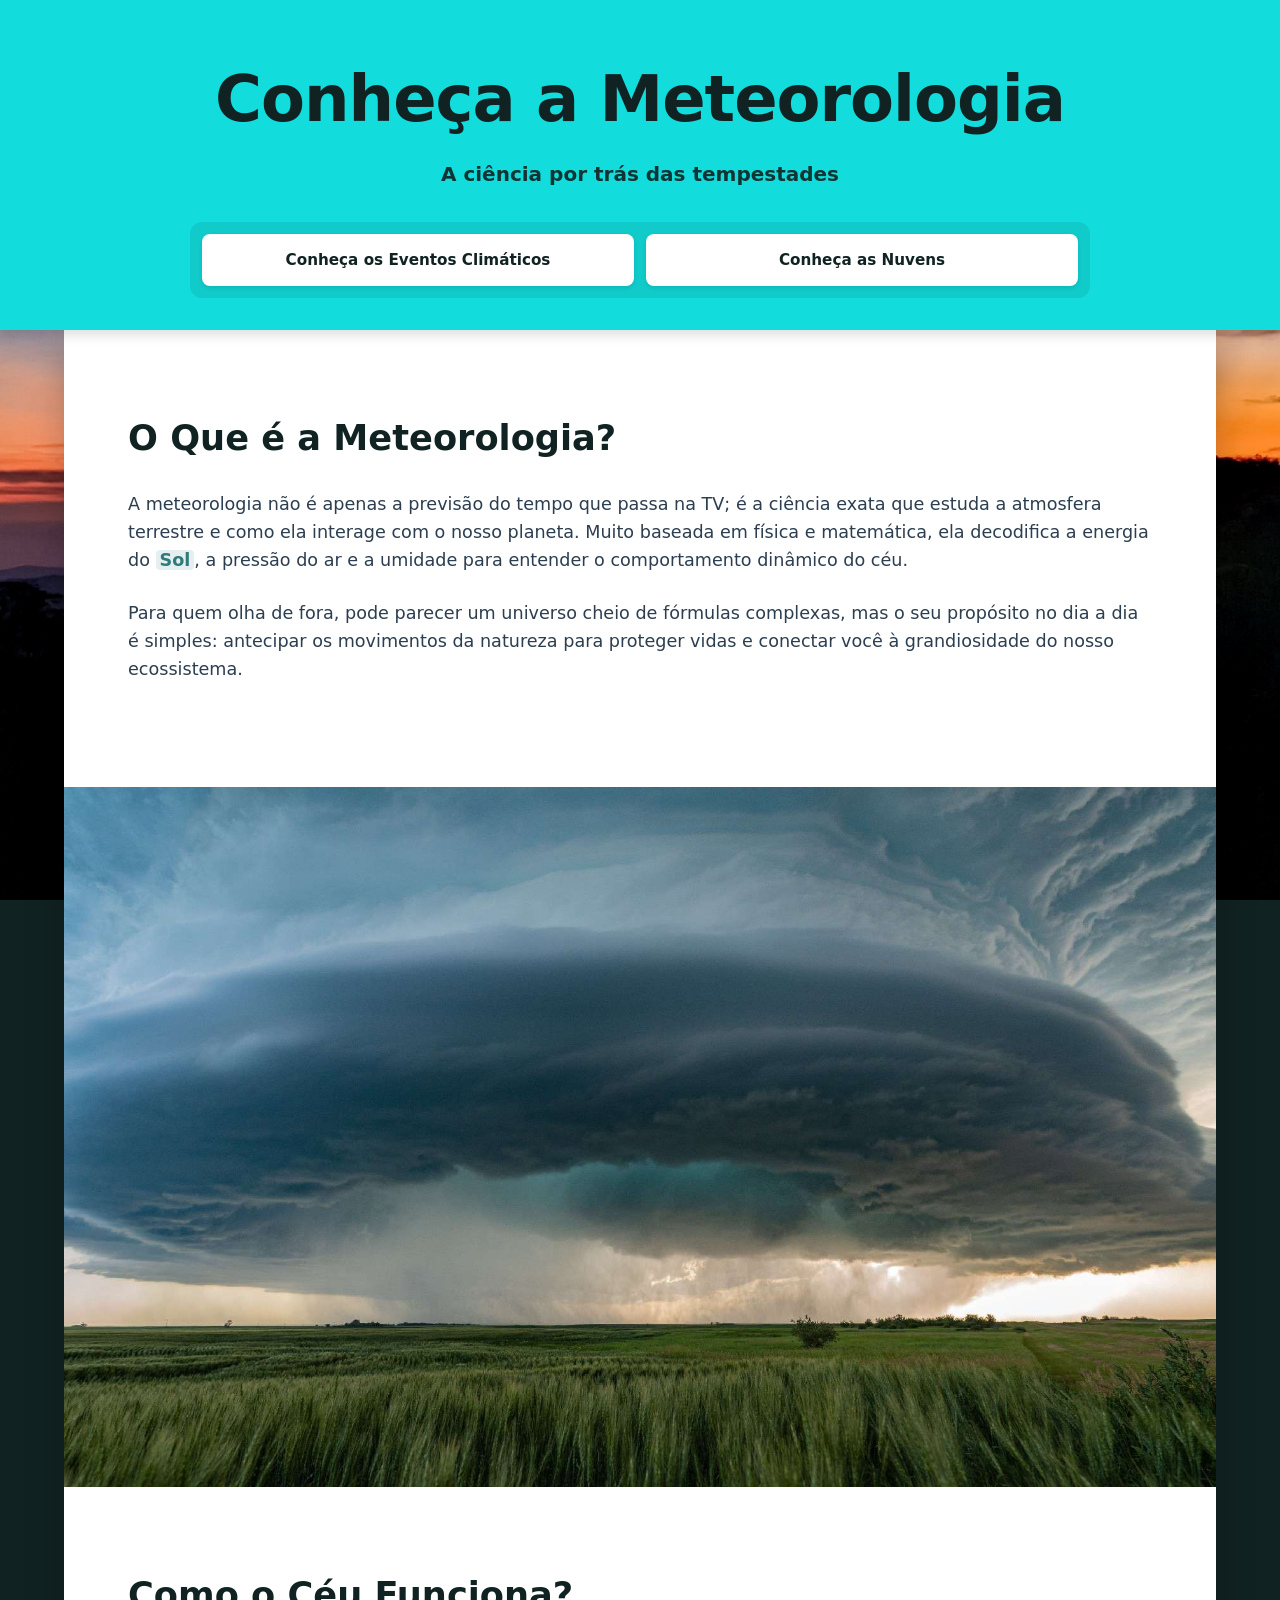
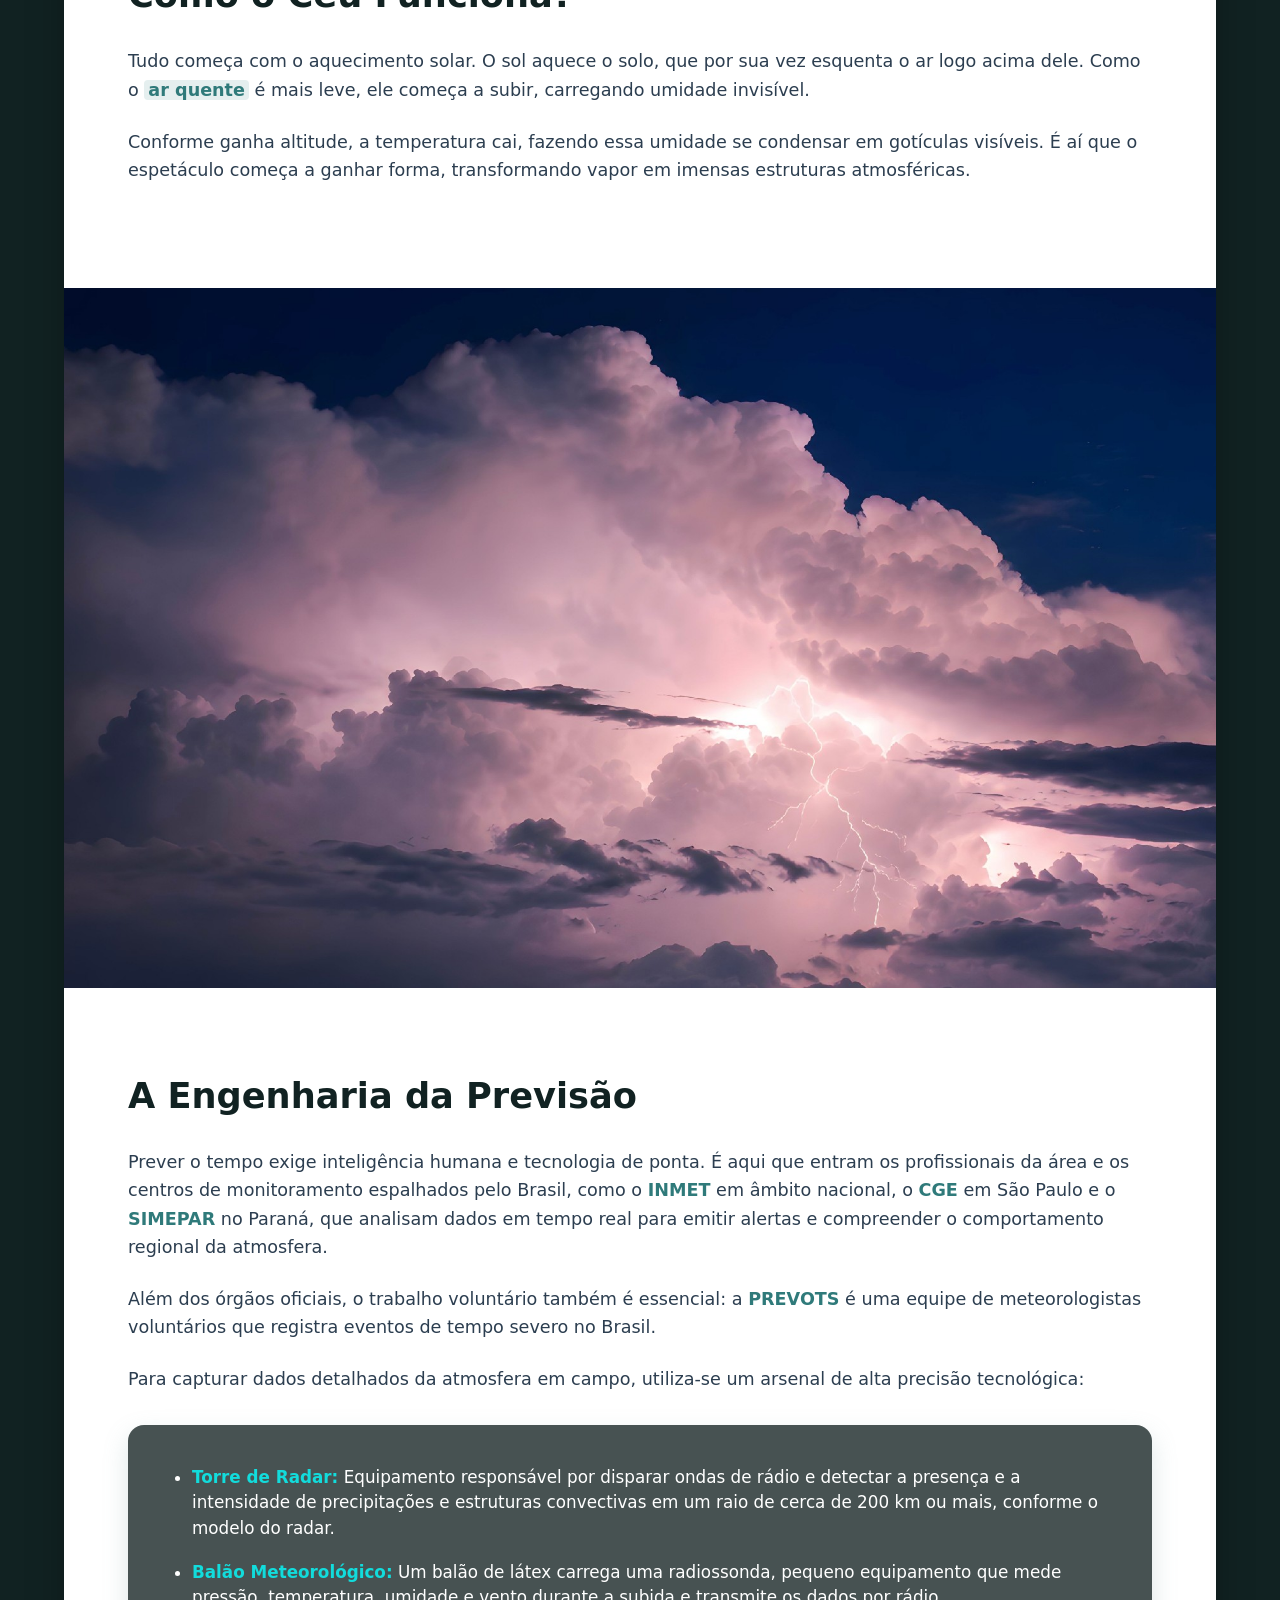
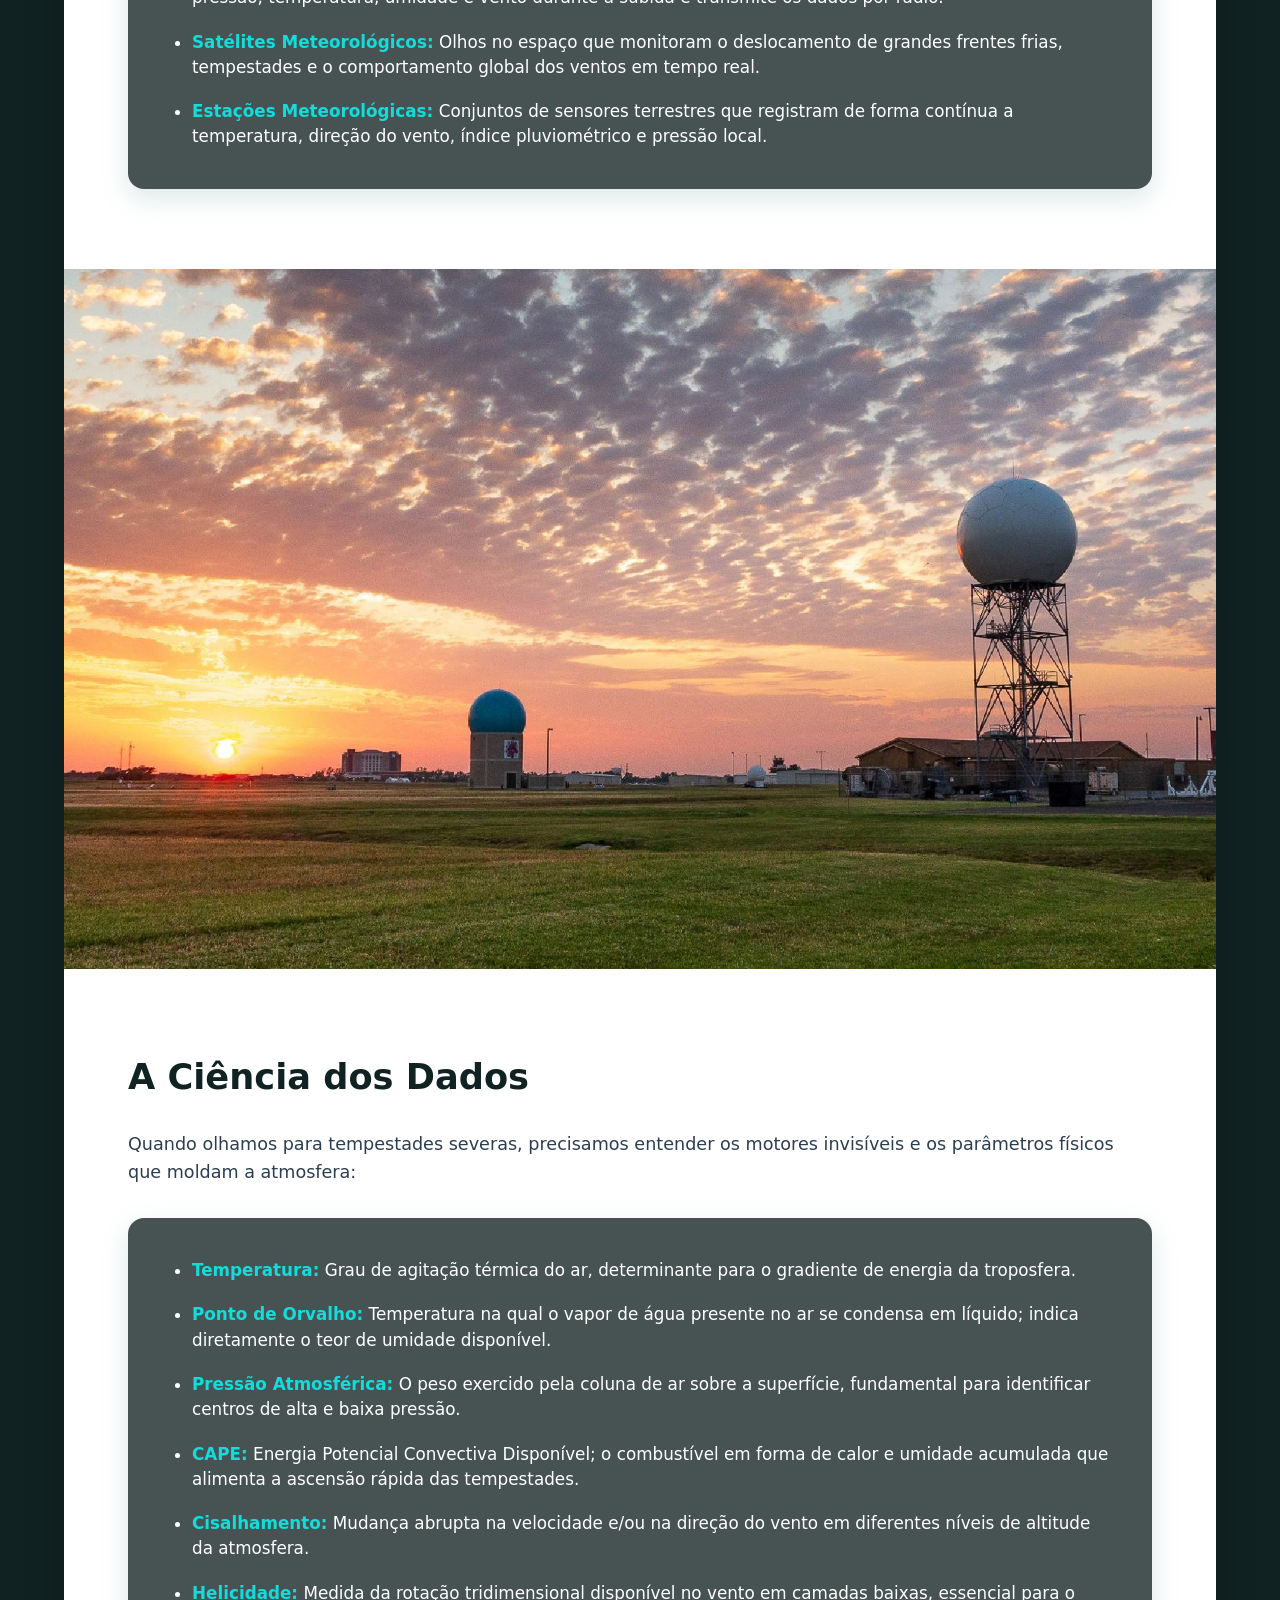
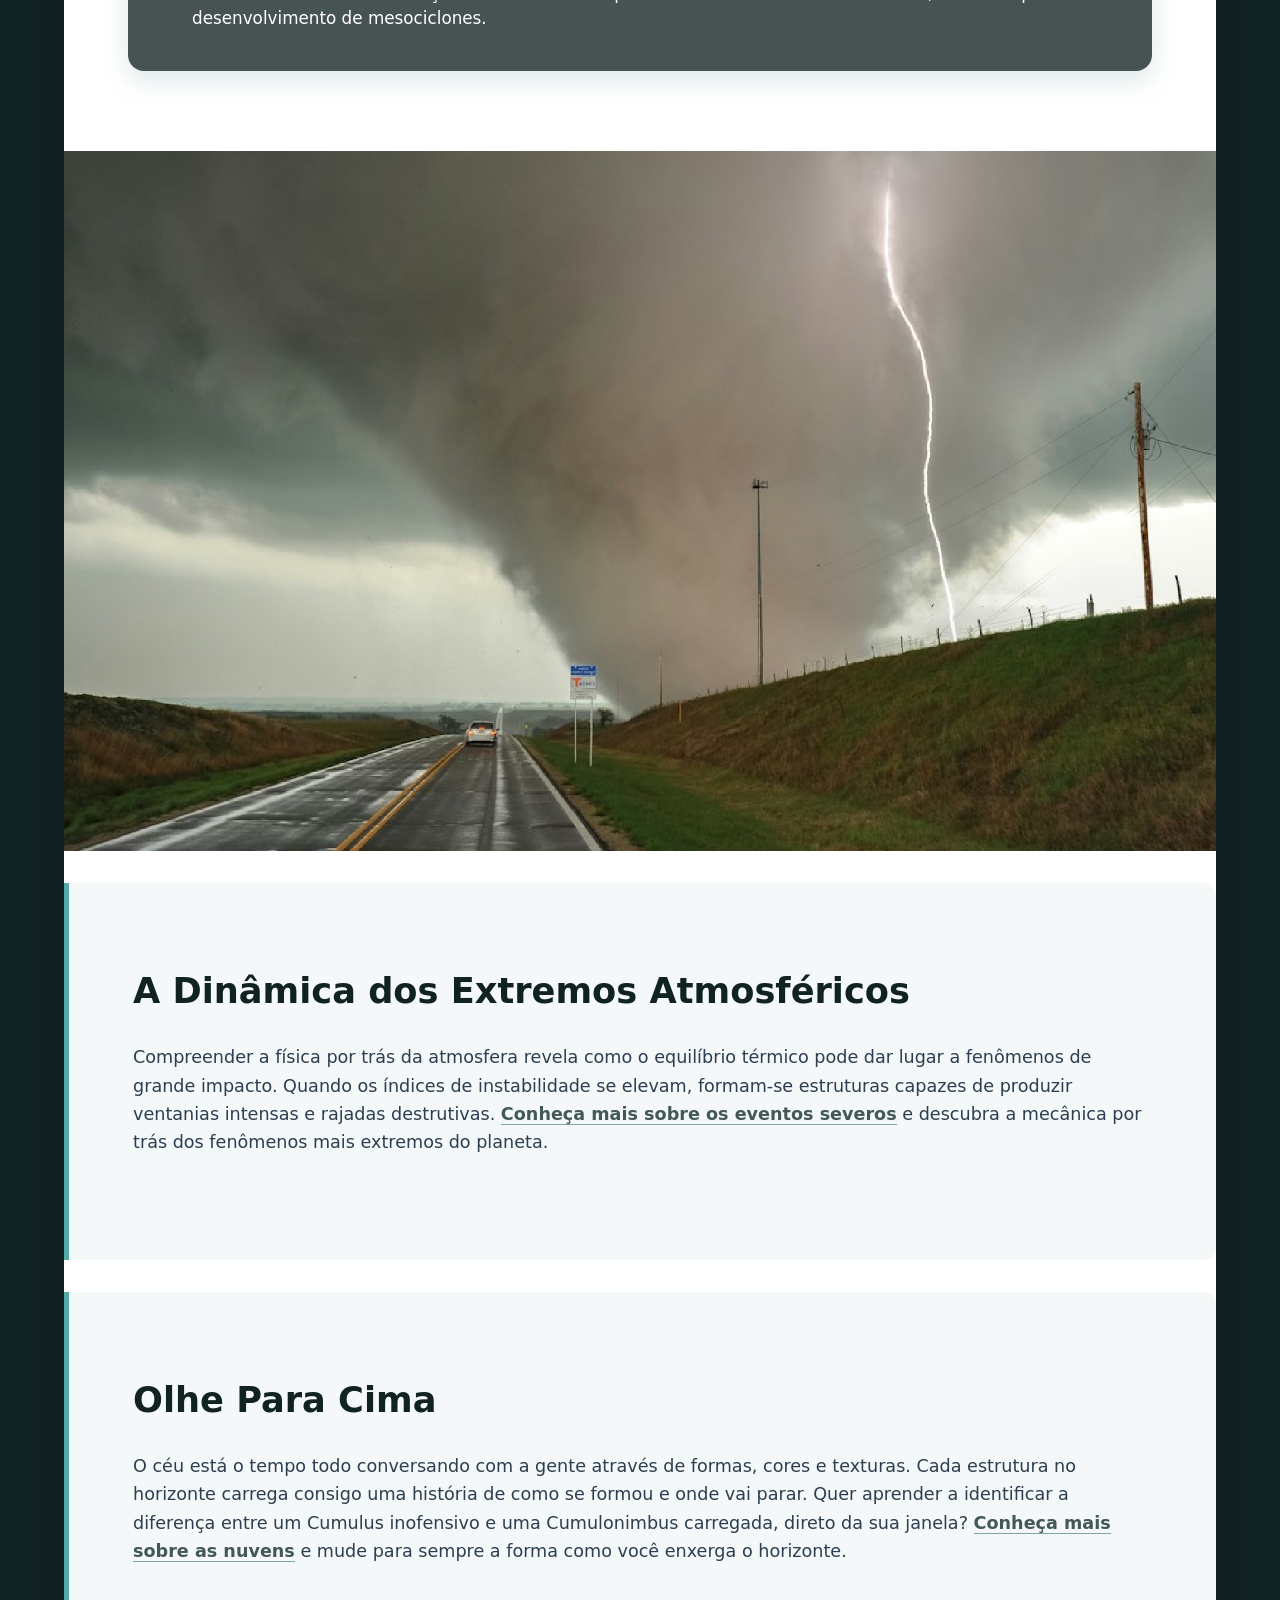
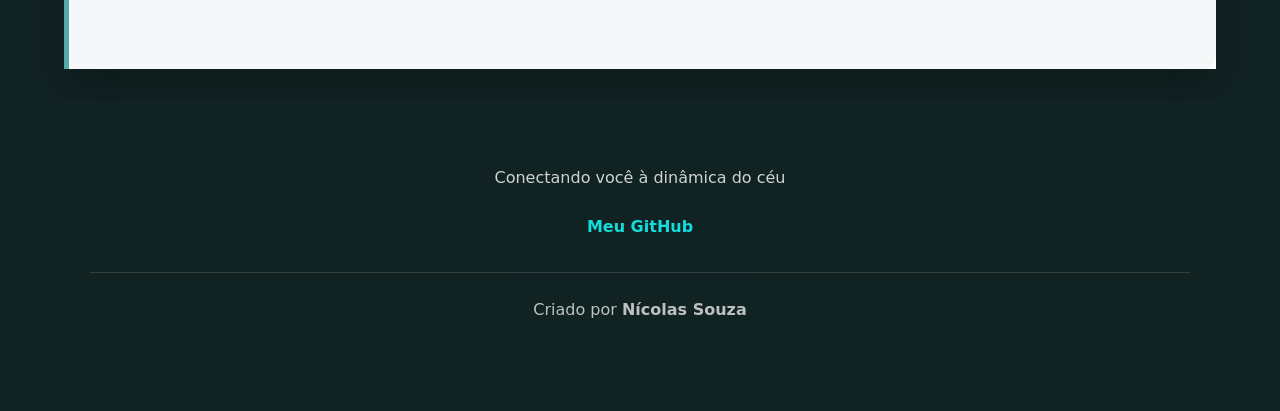
==== site1/index.html @ cbc15880 "update com imagens" ====
<!DOCTYPE html>
<html lang="pt-BR">
<head>
    <meta charset="UTF-8">
    <meta name="viewport" content="width=device-width, initial-scale=1.0">
    <title>Conheça a Meteorologia | Projeto Weather</title>
    <!-- Vinculação da folha de estilos modularizada -->
    <link rel="stylesheet" href="style/style.css">
    <meta name="description" content="Aprenda meteorologia de forma simples e interativa: como o céu funciona, como se faz a previsão do tempo e o que move as tempestades.">
    <link rel="shortcut icon" href="favicon.ico" type="image/x-icon">
</head>
<body>

    <!-- HEADER: Barra de navegação e título principal -->
    <header class="site-header">
        <div class="header-content">
            <h1>Conheça a Meteorologia</h1>
            <p class="header-subtitle">A ciência por trás das tempestades</p>
            
            <!-- Badge de credibilidade (Comentado até a conclusão do fact-check) -->
            <!-- <span class="credibility-badge">Revisão Técnica: Meteorologistas de SP</span> -->
        </div>
        
        <!-- Navegação inferior do header ocupando 50/50 simetricamente -->
        <nav class="header-nav">
            <a href="../site2-eventos/index.html" class="nav-btn">Conheça os Eventos Climáticos</a>
            <a href="../site3-nuvens/index.html" class="nav-btn">Conheça as Nuvens</a>
        </nav>
    </header>

    <!-- WRAPPER GLOBAL PARA APLICAR A IMAGEM DE FUNDO NAS LATERAIS -->
    <div class="page-wrapper">
        <!-- BODY: Conteúdo principal conectado diretamente ao header -->
        <main class="main-content">

            <!-- Início: Conceito Geral para curiosos -->
            <section class="content-section" id="conceito-geral">
                <h2>O Que é a Meteorologia?</h2>
                <p>
                    A meteorologia não é apenas a previsão do tempo que passa na TV; é a ciência exata que estuda a atmosfera terrestre e como ela interage com o nosso planeta. Muito baseada em física e matemática, ela decodifica a energia do <span class="tooltip-trigger" tabindex="0" data-tooltip="A radiação solar é o motor térmico primário que movimenta toda a dinâmica e circulação da atmosfera terrestre.">Sol</span>, a pressão do ar e a umidade para entender o comportamento dinâmico do céu. 
                </p>
                <p>
                    Para quem olha de fora, pode parecer um universo cheio de fórmulas complexas, mas o seu propósito no dia a dia é simples: antecipar os movimentos da natureza para proteger vidas e conectar você à grandiosidade do nosso ecossistema.
                </p>
            </section>

            <!-- Imagem de transição / Respiro visual com suporte a imagem responsiva (Picture element) -->
            <div class="parallax-divider">
                <picture>
                    <source media="(max-width: 768px)" srcset="imagem/supercelulasmall.jpg">
                    <img src="imagem/supercelula.jpg" alt="Imagem de supercelula no Canadá">
                </picture>
            </div>

            <!-- Meio 1: Formação das Nuvens e Dinâmica Básica -->
            <section class="content-section" id="formacao-nuvens">
                <h2>Como o Céu Funciona?</h2>
                <p>
                    Tudo começa com o aquecimento solar. O sol aquece o solo, que por sua vez esquenta o ar logo acima dele. Como o <span class="tooltip-trigger" tabindex="0" data-tooltip="Parcelas de ar aquecido tornam-se menos densas que o ambiente ao redor, gerando empuxo para cima (convecção).">ar quente</span> é mais leve, ele começa a subir, carregando umidade invisível. 
                </p>
                <p>
                    Conforme ganha altitude, a temperatura cai, fazendo essa umidade se condensar em gotículas visíveis. É aí que o espetáculo começa a ganhar forma, transformando vapor em imensas estruturas atmosféricas.
                </p>
            </section>

            <!-- Imagem de transição com suporte a imagem responsiva -->
            <div class="parallax-divider">
                <picture>
                    <source media="(max-width: 768px)" srcset="imagem/imagem2small.jpg">
                    <img src="imagem/imagem2.jpg" alt="Imagem de tempestade noturna">
                </picture>
            </div>

            <!-- Meio 2: Previsões, Meteorologistas e Equipamentos -->
            <section class="content-section" id="previsoes-equipamentos">
                <h2>A Engenharia da Previsão</h2>
                <p>
                    Prever o tempo exige inteligência humana e tecnologia de ponta. É aqui que entram os profissionais da área e os centros de monitoramento espalhados pelo Brasil, como o <strong>INMET</strong> em âmbito nacional, o <strong>CGE</strong> em São Paulo e o <strong>SIMEPAR</strong> no Paraná, que analisam dados em tempo real para emitir alertas e compreender o comportamento regional da atmosfera.
                </p>
                <p>
                    Além dos órgãos oficiais, o trabalho voluntário também é essencial: a <strong>PREVOTS</strong> é uma equipe de meteorologistas voluntários que registra eventos de tempo severo no Brasil.
                </p>
                <p>
                    Para capturar dados detalhados da atmosfera em campo, utiliza-se um arsenal de alta precisão tecnológica:
                </p>

                <!-- Lista responsiva de equipamentos científicos -->
                <div class="equipment-box">
                    <ul class="equipment-list">
                        <li><strong>Torre de Radar:</strong> Equipamento responsável por disparar ondas de rádio e detectar a presença e a intensidade de precipitações e estruturas convectivas em um raio de cerca de 200 km ou mais, conforme o modelo do radar.</li>
                        <li><strong>Balão Meteorológico:</strong> Um balão de látex carrega uma radiossonda, pequeno equipamento que mede pressão, temperatura, umidade e vento durante a subida e transmite os dados por rádio.</li>
                        <li><strong>Satélites Meteorológicos:</strong> Olhos no espaço que monitoram o deslocamento de grandes frentes frias, tempestades e o comportamento global dos ventos em tempo real.</li>
                        <li><strong>Estações Meteorológicas:</strong> Conjuntos de sensores terrestres que registram de forma contínua a temperatura, direção do vento, índice pluviométrico e pressão local.</li>
                    </ul>
                </div>
            </section>

            <!-- Imagem de transição com suporte a imagem responsiva -->
            <div class="parallax-divider">
                <picture>
                    <source media="(max-width: 768px)" srcset="imagem/imagemradarsmall.jpg">
                    <img src="imagem/imagemradar.jpg" alt="imagem de radar Meteorológico">
                </picture>
            </div>

            <!-- Meio 3: Aspectos Profissionais (A Ciência dos Dados em formato de lista) -->
            <section class="content-section" id="termos-tecnicos">
                <h2>A Ciência dos Dados</h2>
                <p>
                    Quando olhamos para tempestades severas, precisamos entender os motores invisíveis e os parâmetros físicos que moldam a atmosfera:
                </p>

                <!-- Caixa de lista formatada para os parâmetros da ciência de dados -->
                <div class="equipment-box">
                    <ul class="equipment-list">
                        <li><strong>Temperatura:</strong> Grau de agitação térmica do ar, determinante para o gradiente de energia da troposfera.</li>
                        <li><strong>Ponto de Orvalho:</strong> Temperatura na qual o vapor de água presente no ar se condensa em líquido; indica diretamente o teor de umidade disponível.</li>
                        <li><strong>Pressão Atmosférica:</strong> O peso exercido pela coluna de ar sobre a superfície, fundamental para identificar centros de alta e baixa pressão.</li>
                        <li><strong>CAPE:</strong> Energia Potencial Convectiva Disponível; o combustível em forma de calor e umidade acumulada que alimenta a ascensão rápida das tempestades.</li>
                        <li><strong>Cisalhamento:</strong> Mudança abrupta na velocidade e/ou na direção do vento em diferentes níveis de altitude da atmosfera.</li>
                        <li><strong>Helicidade:</strong> Medida da rotação tridimensional disponível no vento em camadas baixas, essencial para o desenvolvimento de mesociclones.</li>
                    </ul>
                </div>
            </section>

            <!-- Imagem de transição com suporte a imagem responsiva -->
            <div class="parallax-divider">
                <picture>
                    <source media="(max-width: 768px)" srcset="imagem/tornadoimagemsmall.jpg">
                    <img src="imagem/tornadoimagem.jpg" alt="Imagem de tornado tocando o solo">
                </picture>
            </div>

            <!-- Meio 4: Marketing para o Site 2 (Eventos Severos) -->
            <section class="content-section promo-section" id="promo-eventos">
                <h2>A Dinâmica dos Extremos Atmosféricos</h2>
                <p>
                    Compreender a física por trás da atmosfera revela como o equilíbrio térmico pode dar lugar a fenômenos de grande impacto. Quando os índices de instabilidade se elevam, formam-se estruturas capazes de produzir ventanias intensas e rajadas destrutivas. <a href="../site2-eventos/index.html" class="inline-link">Conheça mais sobre os eventos severos</a> e descubra a mecânica por trás dos fenômenos mais extremos do planeta.
                </p>
            </section>

            <!-- Meio 5: Marketing para o Site 3 (Tipos de Nuvens) -->
            <section class="content-section promo-section" id="promo-nuvens">
                <h2>Olhe Para Cima</h2>
                <p>
                    O céu está o tempo todo conversando com a gente através de formas, cores e texturas. Cada estrutura no horizonte carrega consigo uma história de como se formou e onde vai parar. Quer aprender a identificar a diferença entre um Cumulus inofensivo e uma Cumulonimbus carregada, direto da sua janela? <a href="../site3-nuvens/index.html" class="inline-link">Conheça mais sobre as nuvens</a> e mude para sempre a forma como você enxerga o horizonte.
                </p>
            </section>

        </main>
    </div>

    <!-- FOOTER: Conclusões, redes e créditos modulares  -->
    <footer class="site-footer">
        <div class="footer-content">
            <p>Conectando você à dinâmica do céu</p>
            
            <div class="footer-links">
                <a href="https://github.com/nicolasdesouza01" target="_blank" rel="noopener">Meu GitHub</a>
                <!-- <a href="https://instagram.com/seu-perfil" target="_blank" rel="noopener">Instagram</a> -->
            </div>

            <!-- Bloco modular de créditos (fácil expansão futura para revisores) -->
            <div class="credits-box">
                <p>Criado por <strong>Nícolas Souza</strong></p>
                <!-- Bloco reservado para futuros revisores técnicos -->
                <!-- <p class="reviewer-credit">Revisão Científica: [Nome do Meteorologista]</p> -->
            </div>
        </div>
    </footer>

</body>
</html>
---- site1/style/style.css ----
/* ==========================================================================
   RESET & VARIÁVEIS DE CORES (Paleta Base: Céu de Supercélula)
   ========================================================================== */
* {
    margin: 0;
    padding: 0;
    box-sizing: border-box;
}

:root {
    --color-lightest: #12DCDC;    /* Tom mais claro e vibrante para o Header */
    --color-light: #36B7B7;       /* Tom intermediário claro */
    --color-medium: #53A8A8;      /* Tom de destaque / acento */
    --color-deep: #7DA5A5;        /* Azul esverdeado profundo */
    --color-dark: hsl(180, 7%, 50%);        /* Tom mais fechado da paleta */
    
    --bg-white: #FFFFFF;          /* Fundo das letras / caixas */
    --text-dark: #112222;         /* Texto principal de alta legibilidade */
}

body {
    font-family: system-ui, -apple-system, BlinkMacSystemFont, 'Segoe UI', Roboto, Oxygen, Ubuntu, Cantarell, sans-serif;
    background-color: var(--text-dark); /* Fundo geral escuro */
    color: var(--text-dark);
    line-height: 1.6;
    overflow-x: hidden;
}

/* ==========================================================================
   HEADER & NAVEGAÇÃO
   ========================================================================== */
.site-header {
    background-color: var(--color-lightest);
    color: var(--text-dark);
    padding: 3rem 2rem 2rem 2rem;
    text-align: center;
    box-shadow: 0 4px 12px rgba(0, 0, 0, 0.15);
    position: relative;
    z-index: 10;
}

.header-content {
    max-width: 1100px;
    margin: 0 auto;
}

.credibility-badge {
    display: inline-block;
    background-color: rgba(17, 34, 34, 0.1);
    padding: 0.3rem 0.8rem;
    border-radius: 50px;
    font-size: 0.8rem;
    font-weight: 600;
    margin-top: 0.5rem;
    letter-spacing: 0.5px;
}

.site-header h1 {
    font-size: clamp(2.5rem, 5vw, 4rem);
    font-weight: 800;
    margin-bottom: 0.5rem;
    letter-spacing: -1px;
}

.header-subtitle {
    font-size: clamp(1rem, 2vw, 1.25rem);
    font-weight: 600;
    opacity: 0.9;
    margin-bottom: 2rem;
}

/* Barra inferior do header: Botões 50/50 simétricos */
.header-nav {
    display: flex;
    justify-content: space-between;
    gap: 0.75rem;
    background-color: rgba(0, 0, 0, 0.08);
    padding: 0.75rem;
    border-radius: 12px;
    max-width: 900px;
    margin: 0 auto;
}

.nav-btn {
    flex: 1;
    display: flex;
    align-items: center;
    justify-content: center;
    text-align: center;
    background-color: var(--bg-white);
    color: var(--text-dark);
    padding: 0.85rem 1rem;
    border-radius: 8px;
    text-decoration: none;
    font-weight: 700;
    font-size: 0.95rem;
    transition: all 0.3s ease;
    box-shadow: 0 2px 5px rgba(0,0,0,0.1);
}

.nav-btn:hover {
    background-color: var(--text-dark);
    color: var(--bg-white);
    transform: translateY(-2px);
}

/* ==========================================================================
   WRAPPER DA PÁGINA & IMAGEM DE FUNDO NAS LATERAIS
   ========================================================================== */
.page-wrapper {
    position: relative;
    background-color: var(--text-dark);
    background-image: url('../imagem/imagemdefundo.jpg');
    background-repeat: no-repeat;
    background-attachment: fixed;
    background-size: cover;
    background-position: center;
    padding: 0;
    margin: 0;
    z-index: 1;
}

/* ==========================================================================
   BODY & CONTEÚDO PRINCIPAL (Largura de 1100px)
   ========================================================================== */
.main-content {
    position: relative;
    width: 90%;
    max-width: 1300px;
    margin: 0 auto;
    background-color: var(--bg-white);
    box-shadow: 0 15px 35px rgba(0, 0, 0, 0.25);
    z-index: 2;
}

.content-section {
    padding: 5rem 4rem;
    background-color: var(--bg-white);
}

.content-section h2 {
    font-size: 2.2rem;
    color: var(--text-dark);
    margin-bottom: 1.5rem;
    font-weight: 700;
}

.content-section p {
    max-width: 1300px;
    font-size: 1.1rem;
    margin-bottom: 1.5rem;
    color: #2c3e50;
    position: relative;
}

/* Efeito Parallax fixo para imagens separadoras usando a estrutura <picture> e responsiva */
.parallax-divider {
    position: relative;
    height: 700px;
    overflow: hidden;
    box-shadow: inset 0 0 30px rgba(0,0,0,0.4);
}

.parallax-divider picture,
.parallax-divider img {
    position: absolute;
    top: 0;
    left: 0;
    width: 100%;
    height: 100%;
    object-fit: cover;
}

/* Caixa responsiva para a lista de equipamentos e parâmetros */
.equipment-box {
    background-color: hsl(180, 7%, 30%);
    color: var(--bg-white);
    padding: 2.5rem;
    border-radius: 16px;
    margin-top: 2rem;
    box-shadow: 0 10px 25px rgba(125, 165, 165, 0.25);
}

.equipment-list {
    list-style-type: disc;
    padding-left: 1.5rem;
}

.equipment-list li {
    margin-bottom: 1.2rem;
    font-size: 1.05rem;
    line-height: 1.5;
}

.equipment-list li strong {
    color: var(--color-lightest);
}

.equipment-list li:last-child {
    margin-bottom: 0;
}

/* Destaque leve em palavras-chave usando a cor da paleta */
.content-section strong {
    color: #2F7A7A;
}

/* Tooltip interativo com z-index alto para nunca ser cortado */
.tooltip-trigger,
.tooltip-trigger-inline {
    cursor: help;
    position: relative;
    font-weight: 700;
}

.tooltip-trigger {
    color: #2F7A7A;
    background-color: rgba(47, 122, 122, 0.12);
    border-radius: 4px;
    padding: 0 0.25rem;
}

.tooltip-trigger:hover::after,
.tooltip-trigger:focus::after,
.tooltip-trigger-inline:hover::after,
.tooltip-trigger-inline:focus::after {
    content: attr(data-tooltip);
    position: absolute;
    bottom: 135%;
    left: 50%;
    transform: translateX(-50%);
    background-color: var(--text-dark);
    color: var(--bg-white);
    padding: 0.7rem 1rem;
    border-radius: 8px;
    font-size: 0.85rem;
    font-weight: 400;
    width: 280px;
    text-align: center;
    z-index: 9999;
    box-shadow: 0 8px 20px rgba(0,0,0,0.4);
    pointer-events: none;
}

.tooltip-trigger-inline {
    color: var(--bg-white);
    border-bottom: 2px;
}

@media (max-width: 768px) {
    .tooltip-trigger:hover::after,
    .tooltip-trigger:focus::after {
        position: fixed;
        left: 1rem;
        right: 1rem;
        bottom: 1rem;
        top: auto;
        transform: none;
        width: auto;
    }
}

/* Seções de promoção interna para os sites 2 e 3 */
.promo-section {
    background-color: #f4f8f8;
    border-left: 5px solid var(--color-medium);
    margin: 2rem 0;
    border-radius: 0 12px 12px 0;
}

.inline-link {
    color: #435858;
    font-weight: 700;
    text-decoration: none;
    border-bottom: 1px solid var(--color-deep);
    transition: color 0.2s;
}

.inline-link:hover {
    color: #2F7A7A;
    border-bottom-color: #2F7A7A;
}

/* ==========================================================================
   FOOTER
   ========================================================================== */
.site-footer {
    position: relative;
    background-color: var(--text-dark);
    color: var(--bg-white);
    padding: 4rem 2rem;
    text-align: center;
    margin: 0;
    z-index: 10;
}

.footer-content {
    max-width: 1100px;
    margin: 0 auto;
}

.footer-content p {
    font-size: 1rem;
    opacity: 0.8;
    margin-bottom: 1.5rem;
}

.footer-links {
    display: flex;
    justify-content: center;
    gap: 2rem;
    margin-bottom: 2rem;
}

.footer-links a {
    color: var(--color-lightest);
    text-decoration: none;
    font-weight: 600;
    transition: opacity 0.2s;
}

.footer-links a:hover {
    opacity: 0.8;
}

.credits-box {
    border-top: 1px solid rgba(255, 255, 255, 0.15);
    padding-top: 1.5rem;
    font-size: 0.9rem;
    opacity: 0.9;
}

/* ==========================================================================
   RESPONSIVIDADE (MEDIA QUERIES)
   ========================================================================== */
@media (max-width: 768px) {
    .site-header {
        padding: 2.5rem 1rem 1.5rem 1rem;
    }

    .header-nav {
        flex-direction: column;
        gap: 0.75rem;
    }

    .content-section {
        padding: 3rem 1.5rem;
    }

    .parallax-divider {
        height: 350px;
    }

    .page-wrapper{
        background-image: none;
    }
}
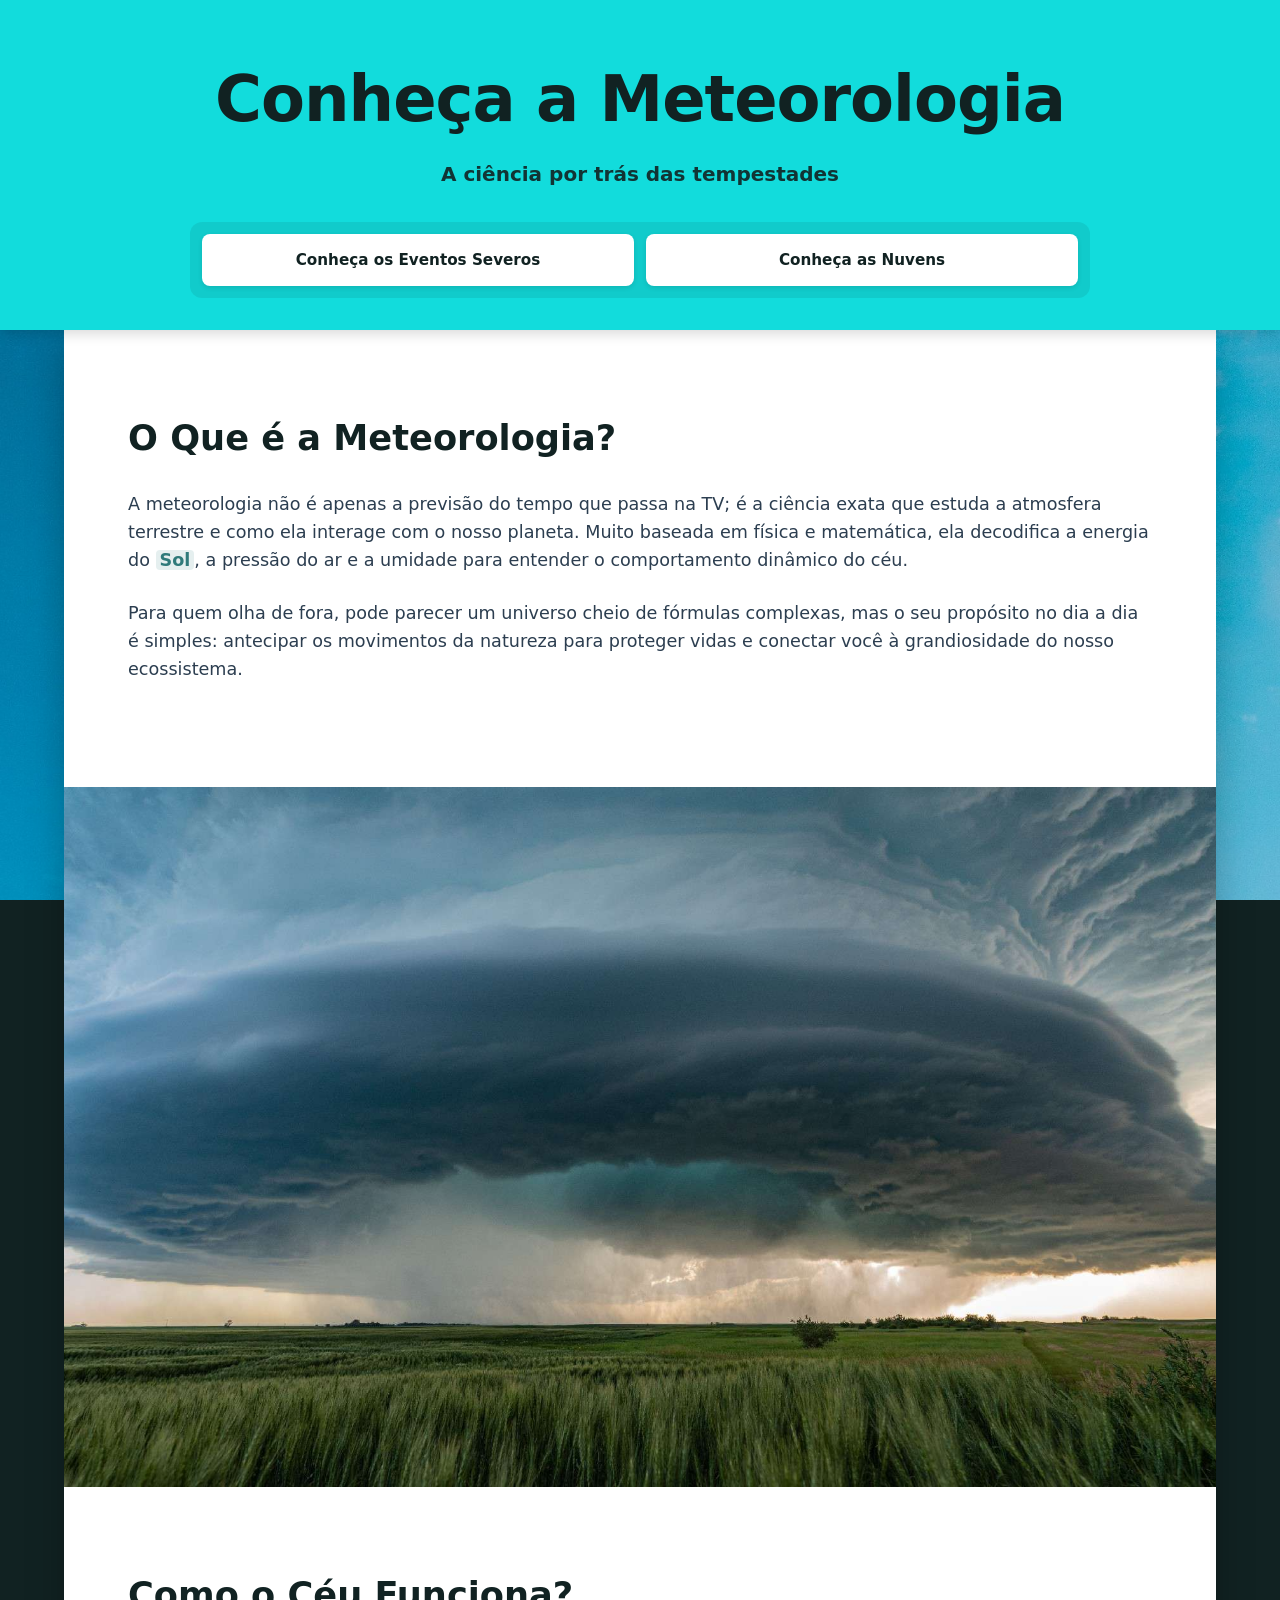
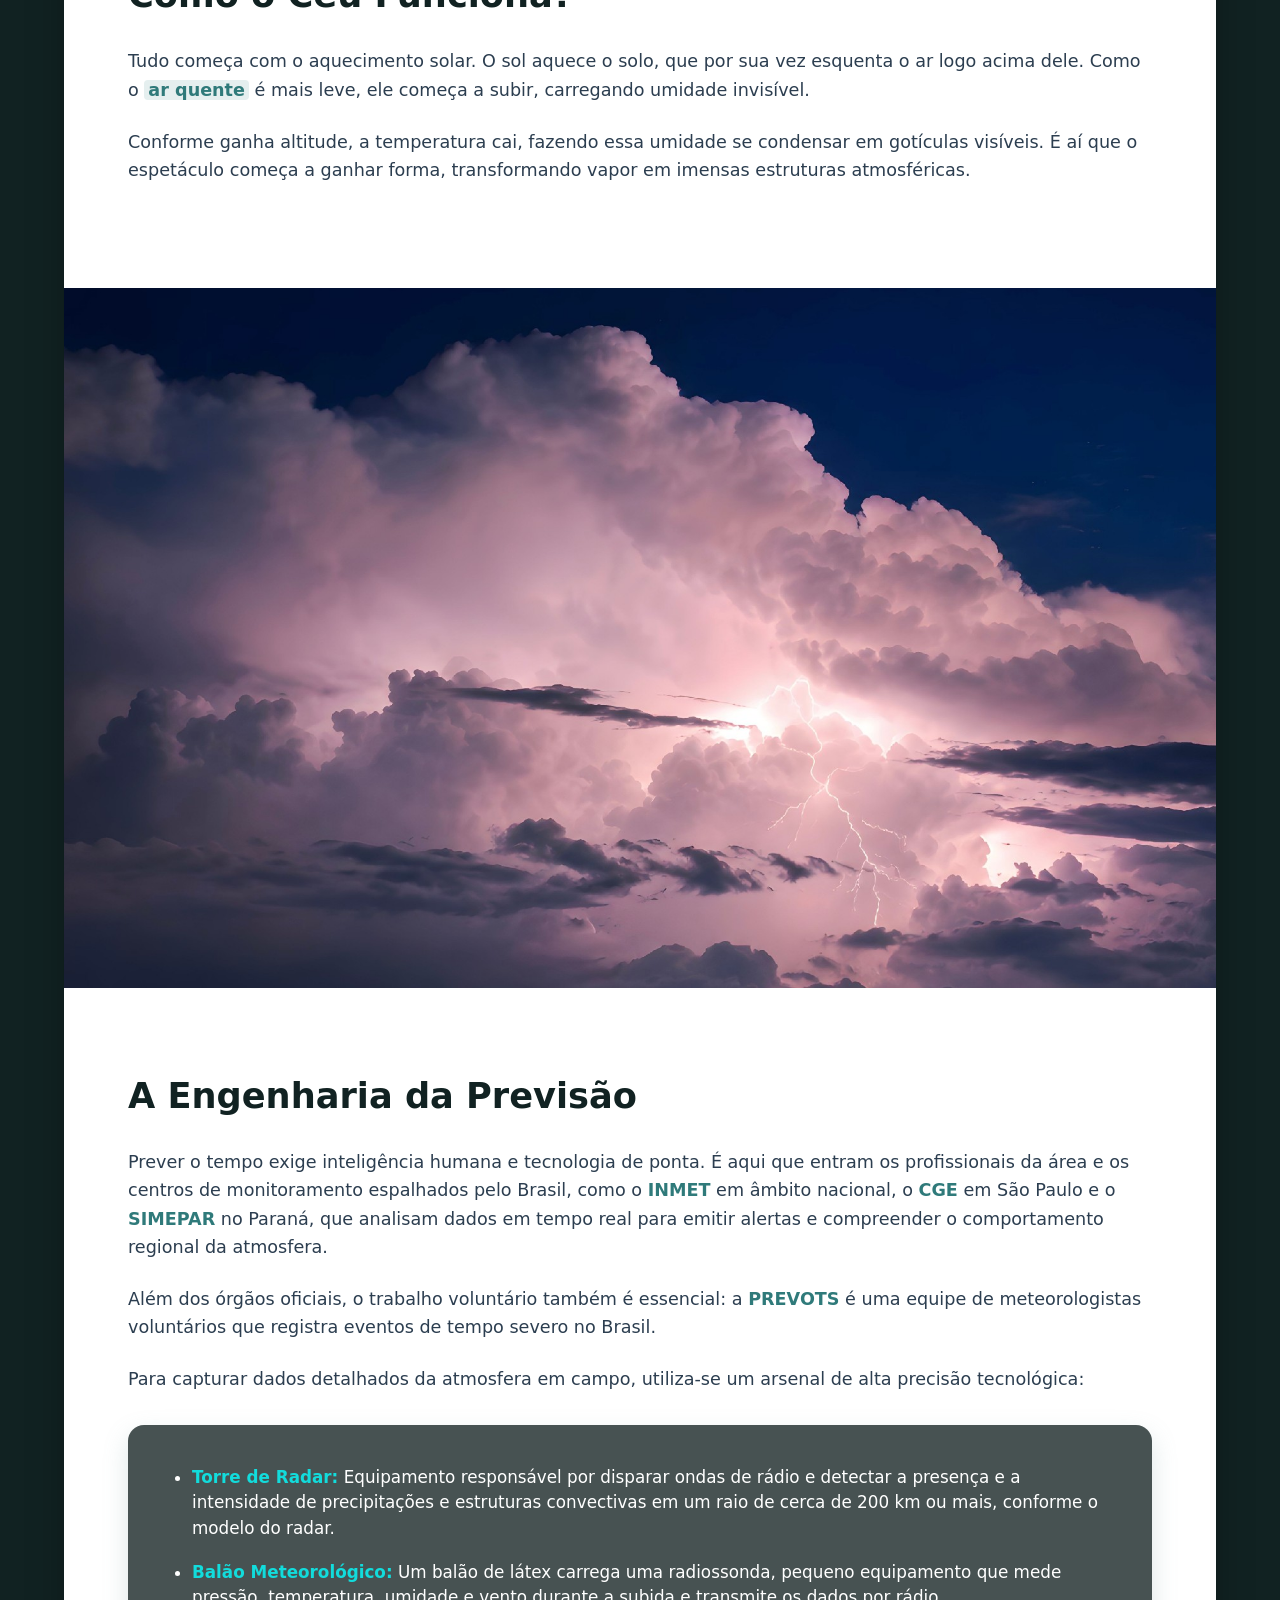
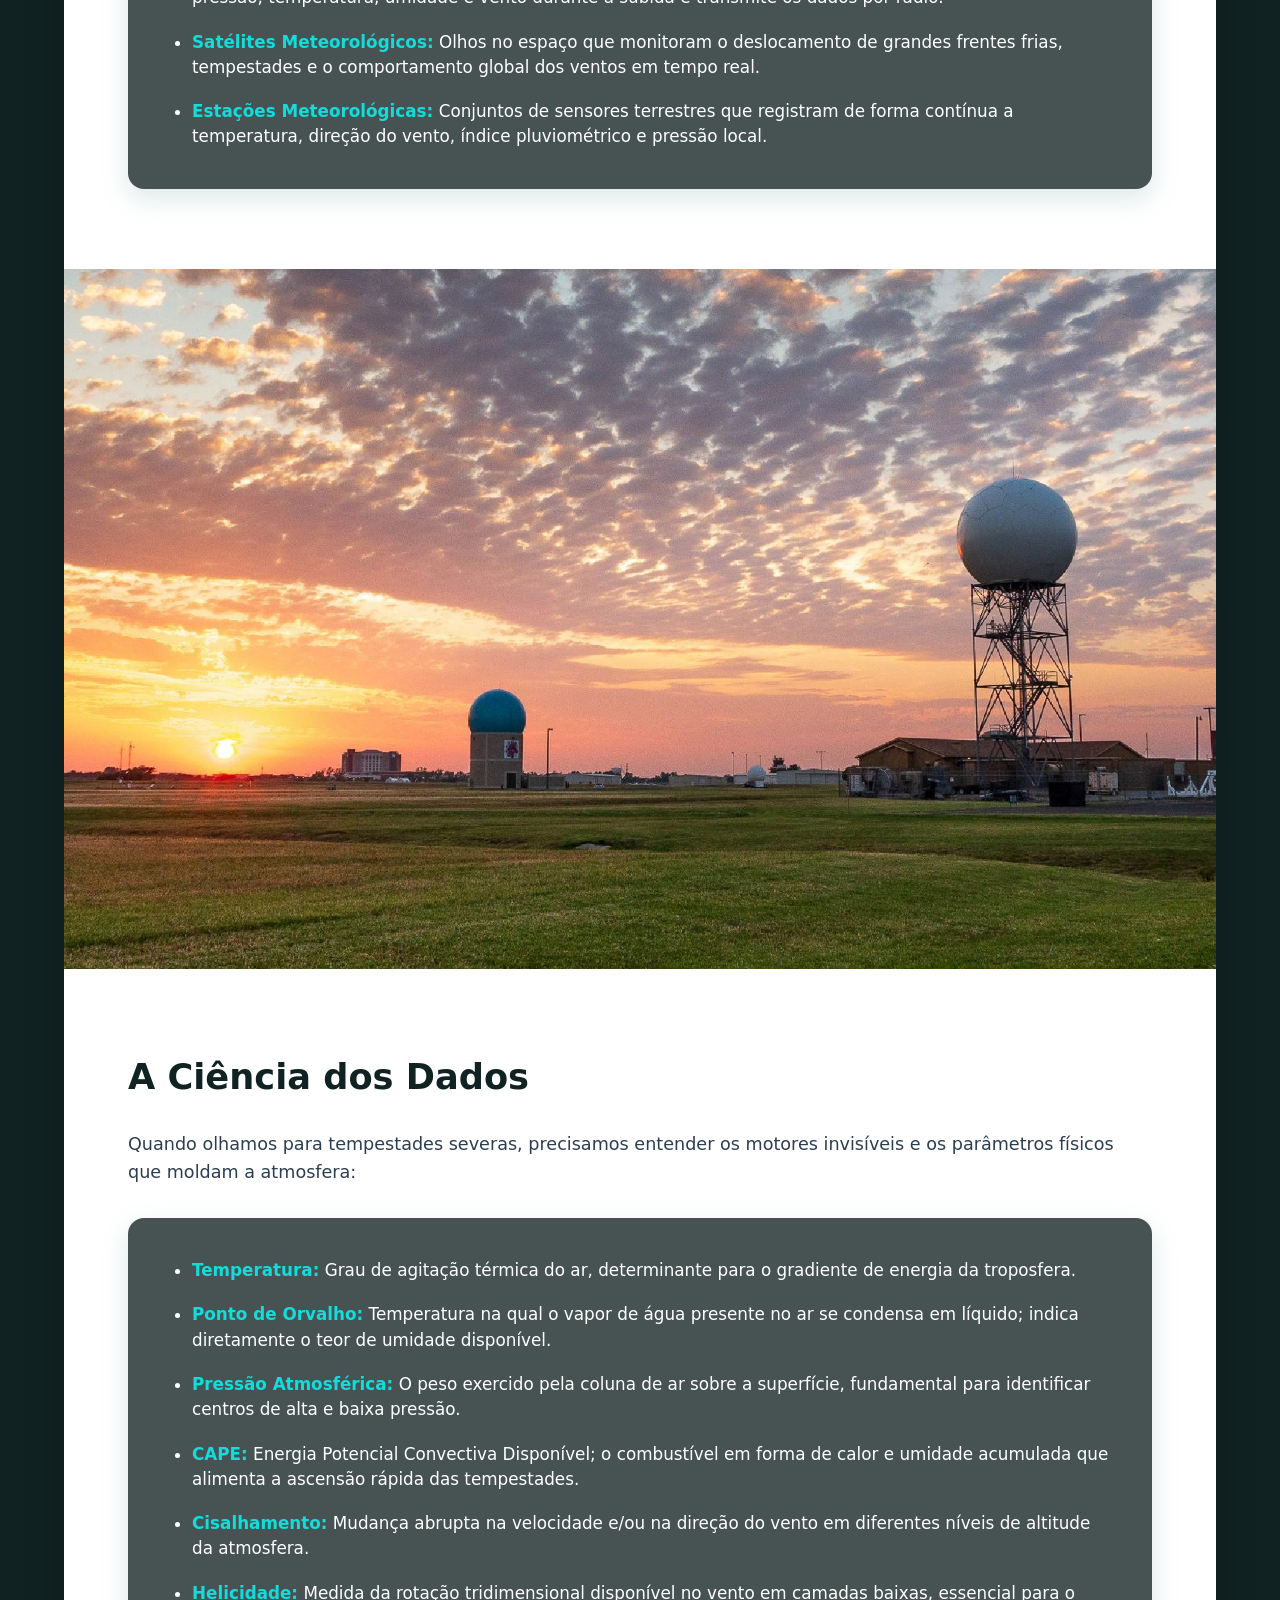
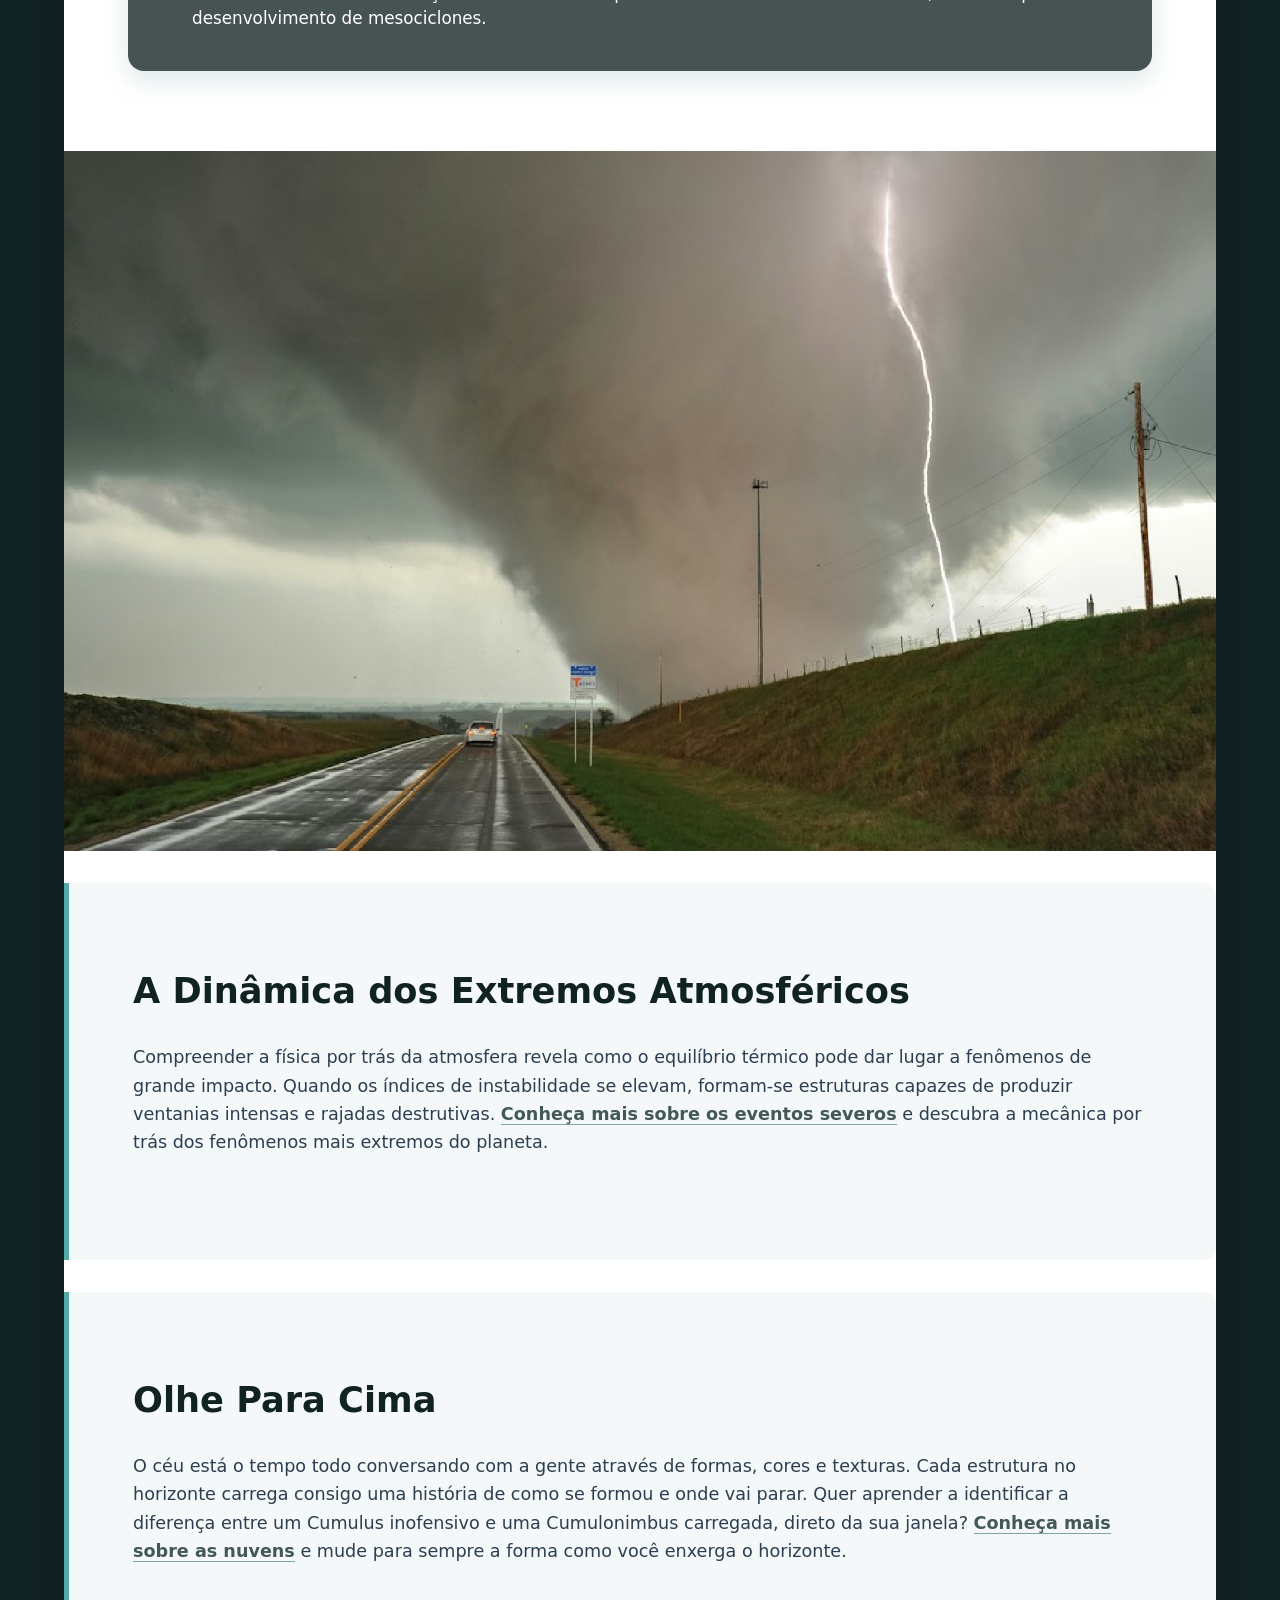
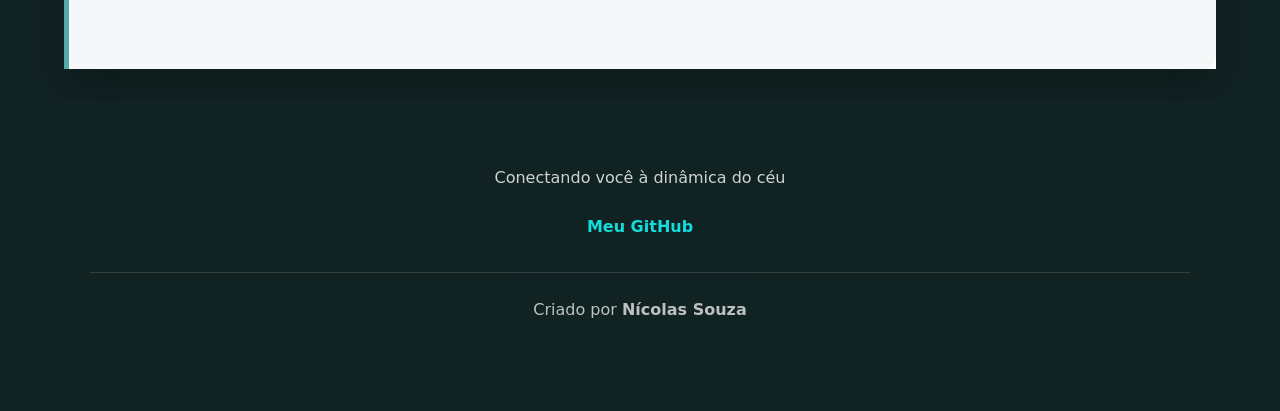
==== commit 4fda557a: "update favicon" ====
--- a/site1/index.html
+++ b/site1/index.html
@@ -7,8 +7,12 @@
     <!-- Vinculação da folha de estilos modularizada -->
     <link rel="stylesheet" href="style/style.css">
     <meta name="description" content="Aprenda meteorologia de forma simples e interativa: como o céu funciona, como se faz a previsão do tempo e o que move as tempestades.">
-    <link rel="shortcut icon" href="favicon.ico" type="image/x-icon">
-</head>
+    <link rel="shortcut icon" href="/favicon/favicon.ico" />
+    <link rel="icon" type="image/svg+xml" href="/favicon/favicon.svg" />
+    <link rel="shortcut icon" href="/favicon/favicon-96x96.png" sizes="96x96" />
+    <link rel="apple-touch-icon" sizes="180x180" href="/favicon/apple-touch-icon.png" />
+    <link rel="manifest" href="/favicon/site.webmanifest" />
+    </head>
 <body>
 
     <!-- HEADER: Barra de navegação e título principal -->
@@ -23,7 +27,7 @@
         
         <!-- Navegação inferior do header ocupando 50/50 simetricamente -->
         <nav class="header-nav">
-            <a href="../site2-eventos/index.html" class="nav-btn">Conheça os Eventos Climáticos</a>
+            <a href="../site2-eventos/index.html" class="nav-btn">Conheça os Eventos Severos</a>
             <a href="../site3-nuvens/index.html" class="nav-btn">Conheça as Nuvens</a>
         </nav>
     </header>
--- a/site1/style/style.css
+++ b/site1/style/style.css
@@ -110,7 +110,7 @@
 .page-wrapper {
     position: relative;
     background-color: var(--text-dark);
-    background-image: url('../imagem/imagemdefundo.jpg');
+    background-image: url('../imagem/imagemdefundo3.jpg');
     background-repeat: no-repeat;
     background-attachment: fixed;
     background-size: cover;
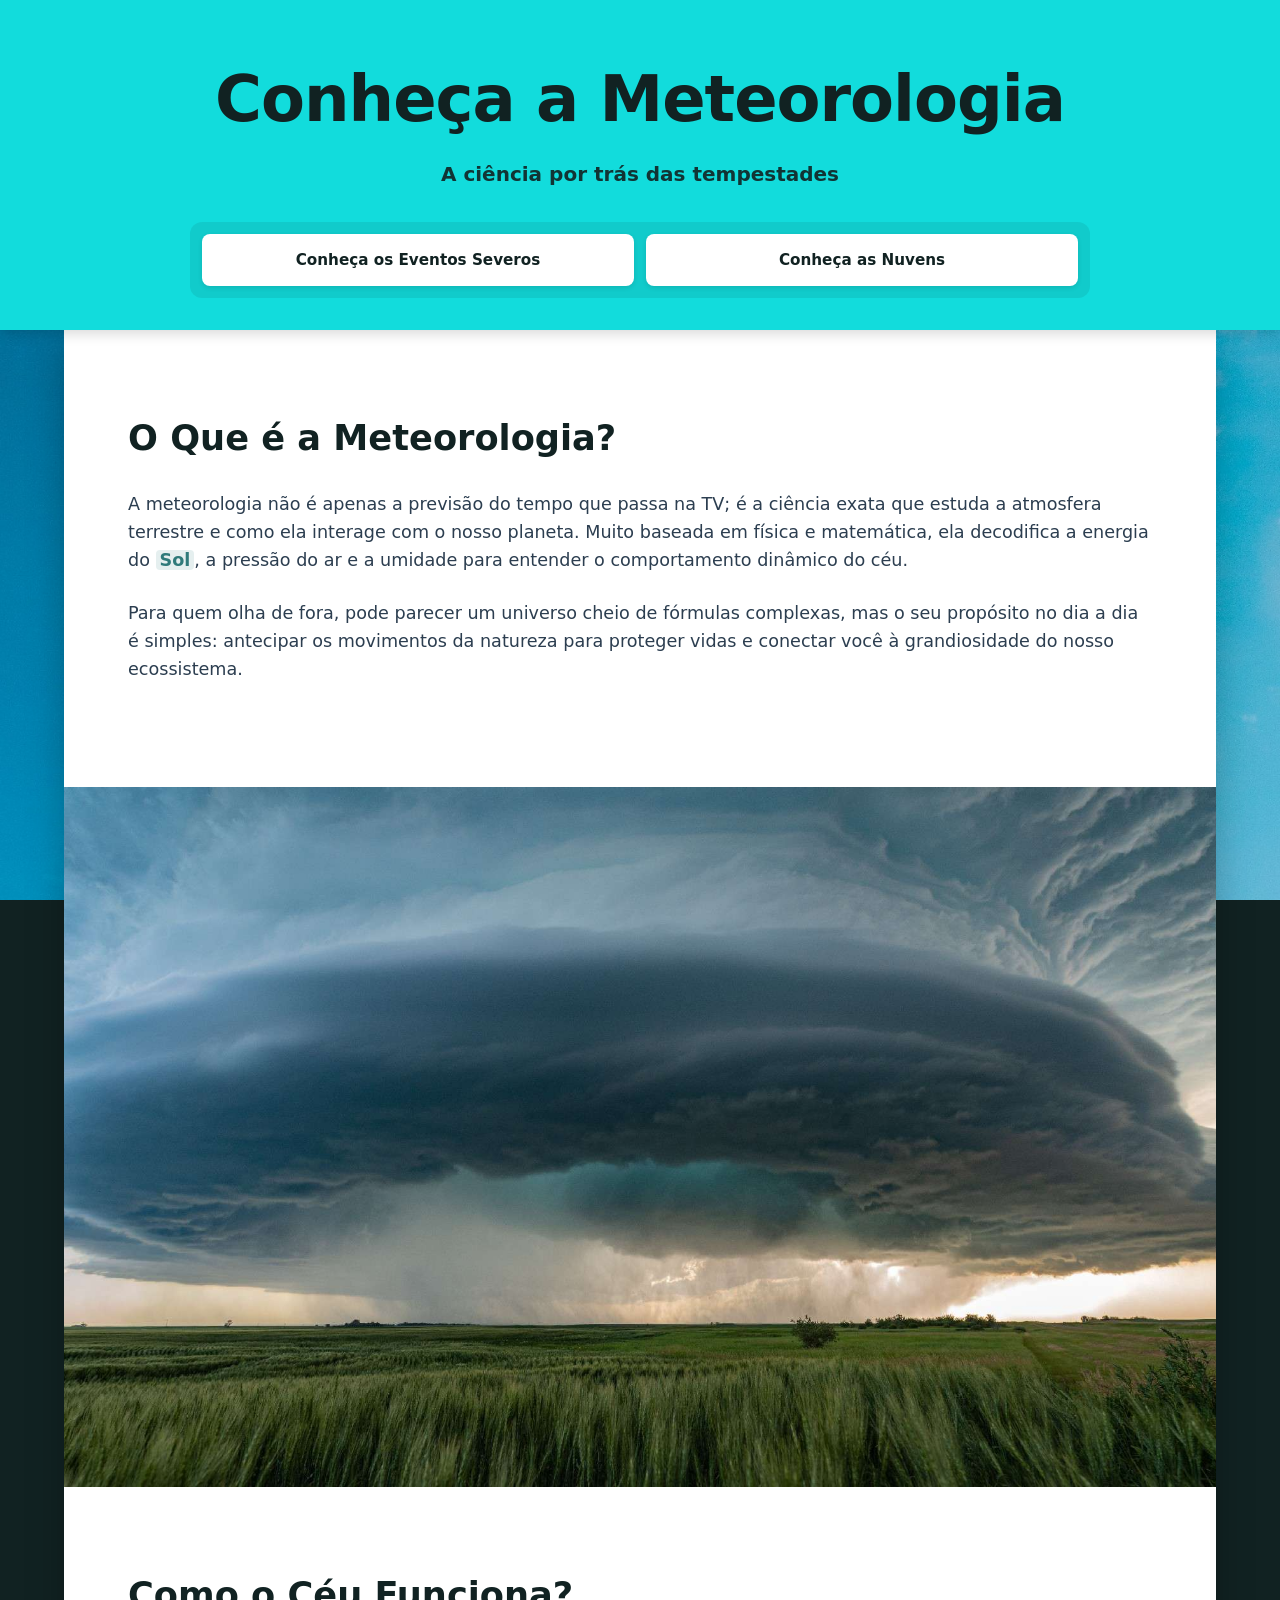
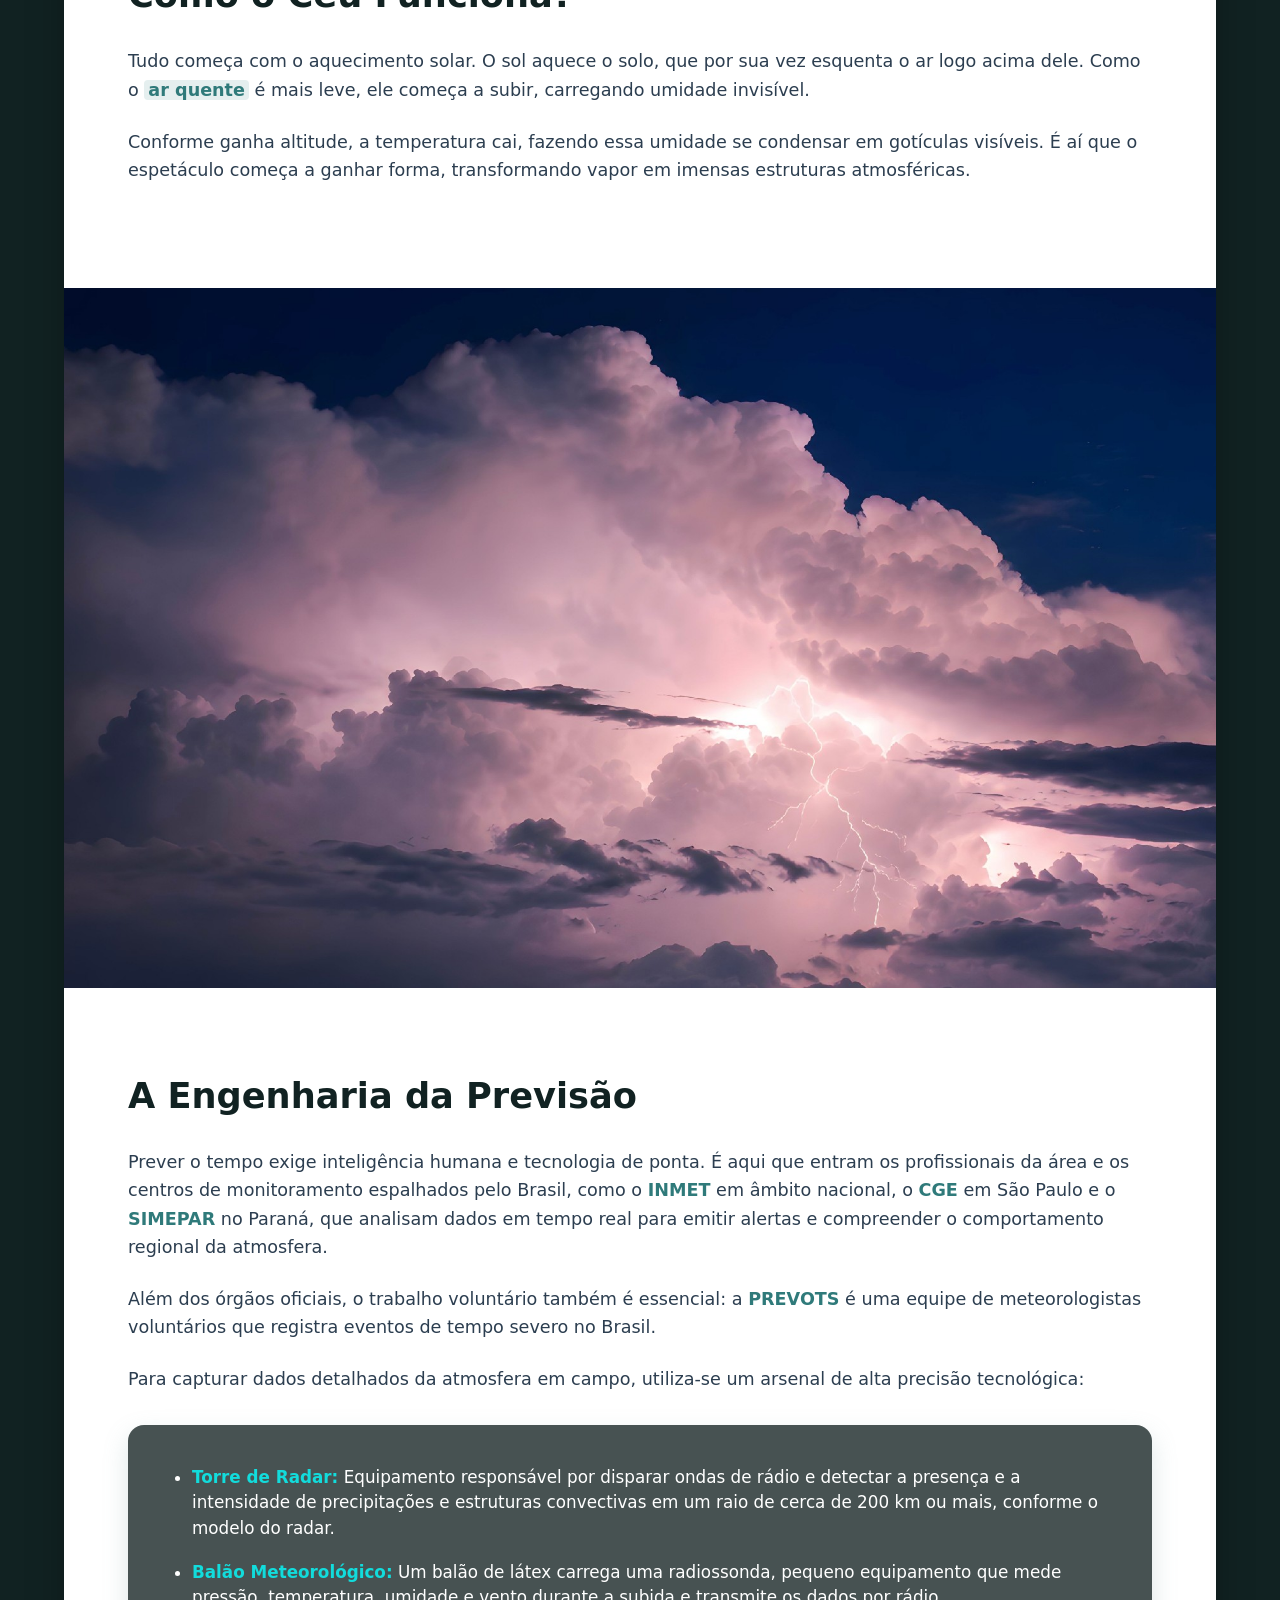
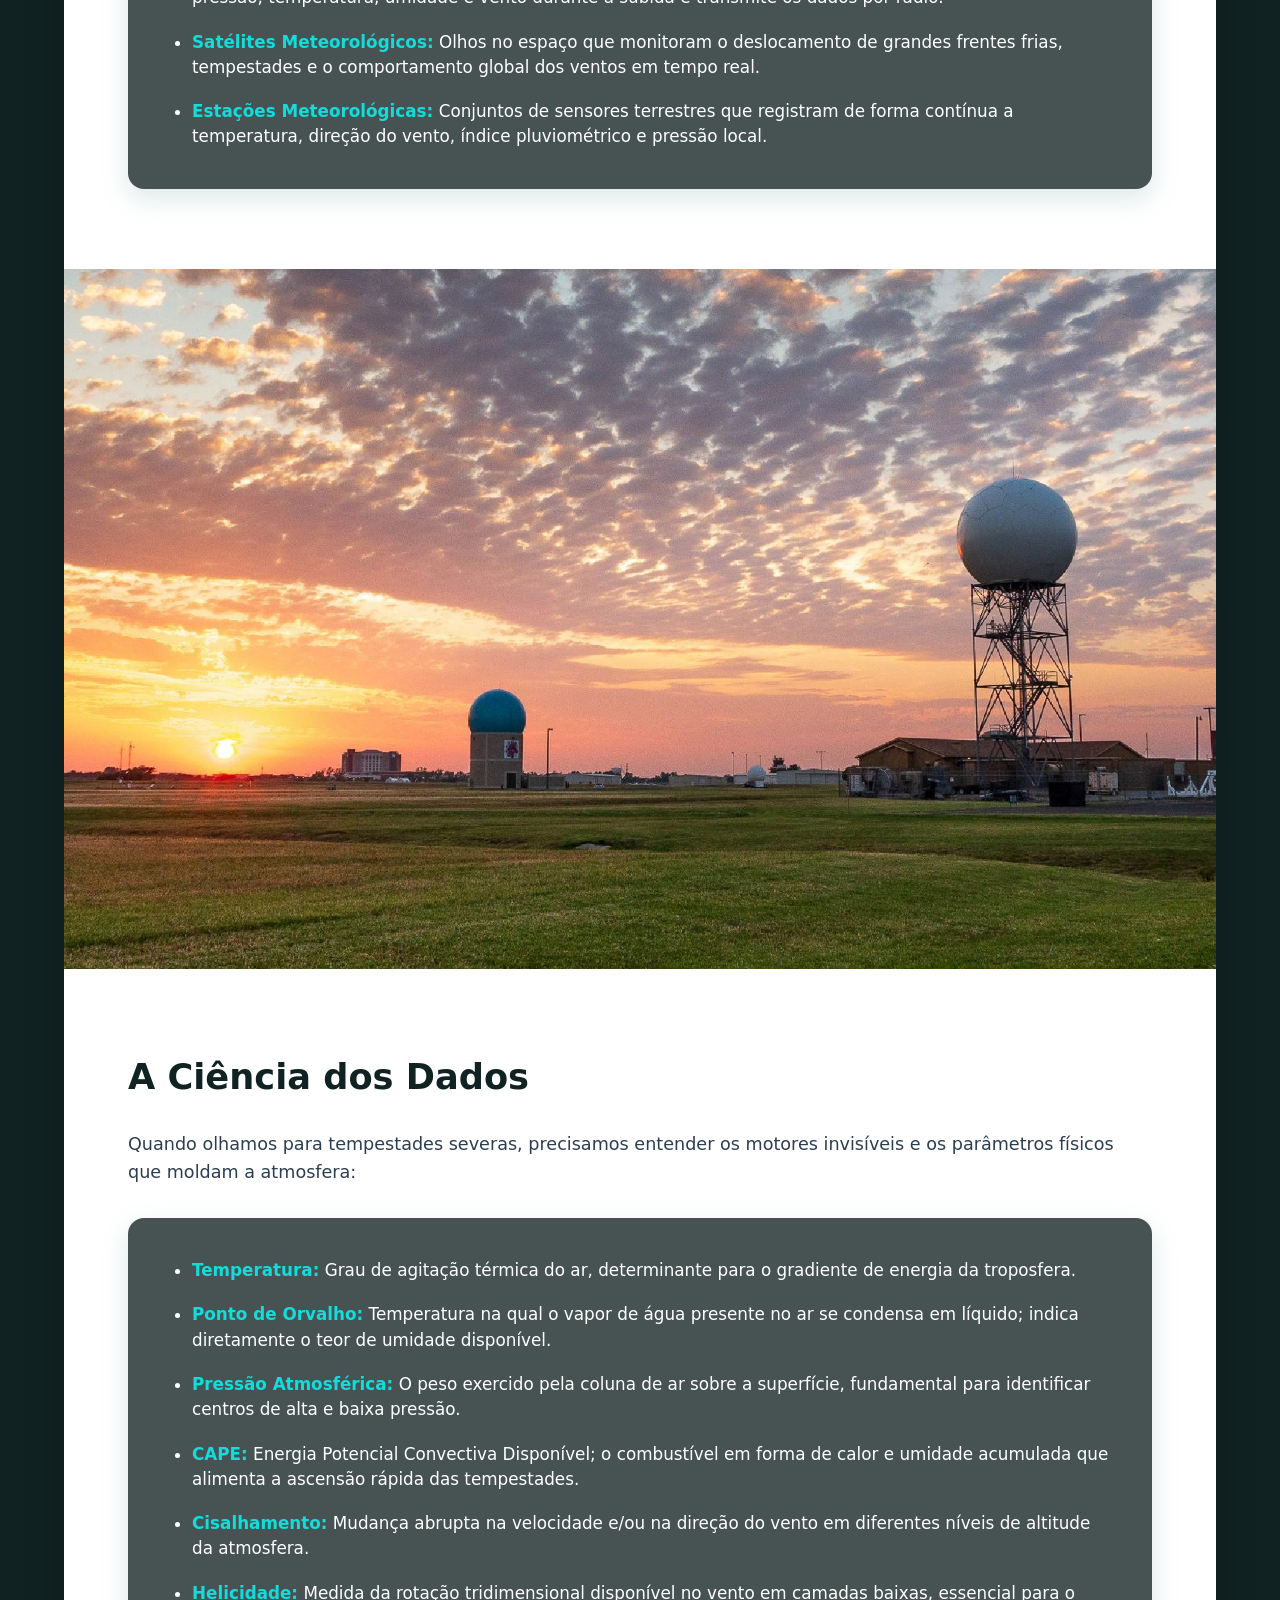
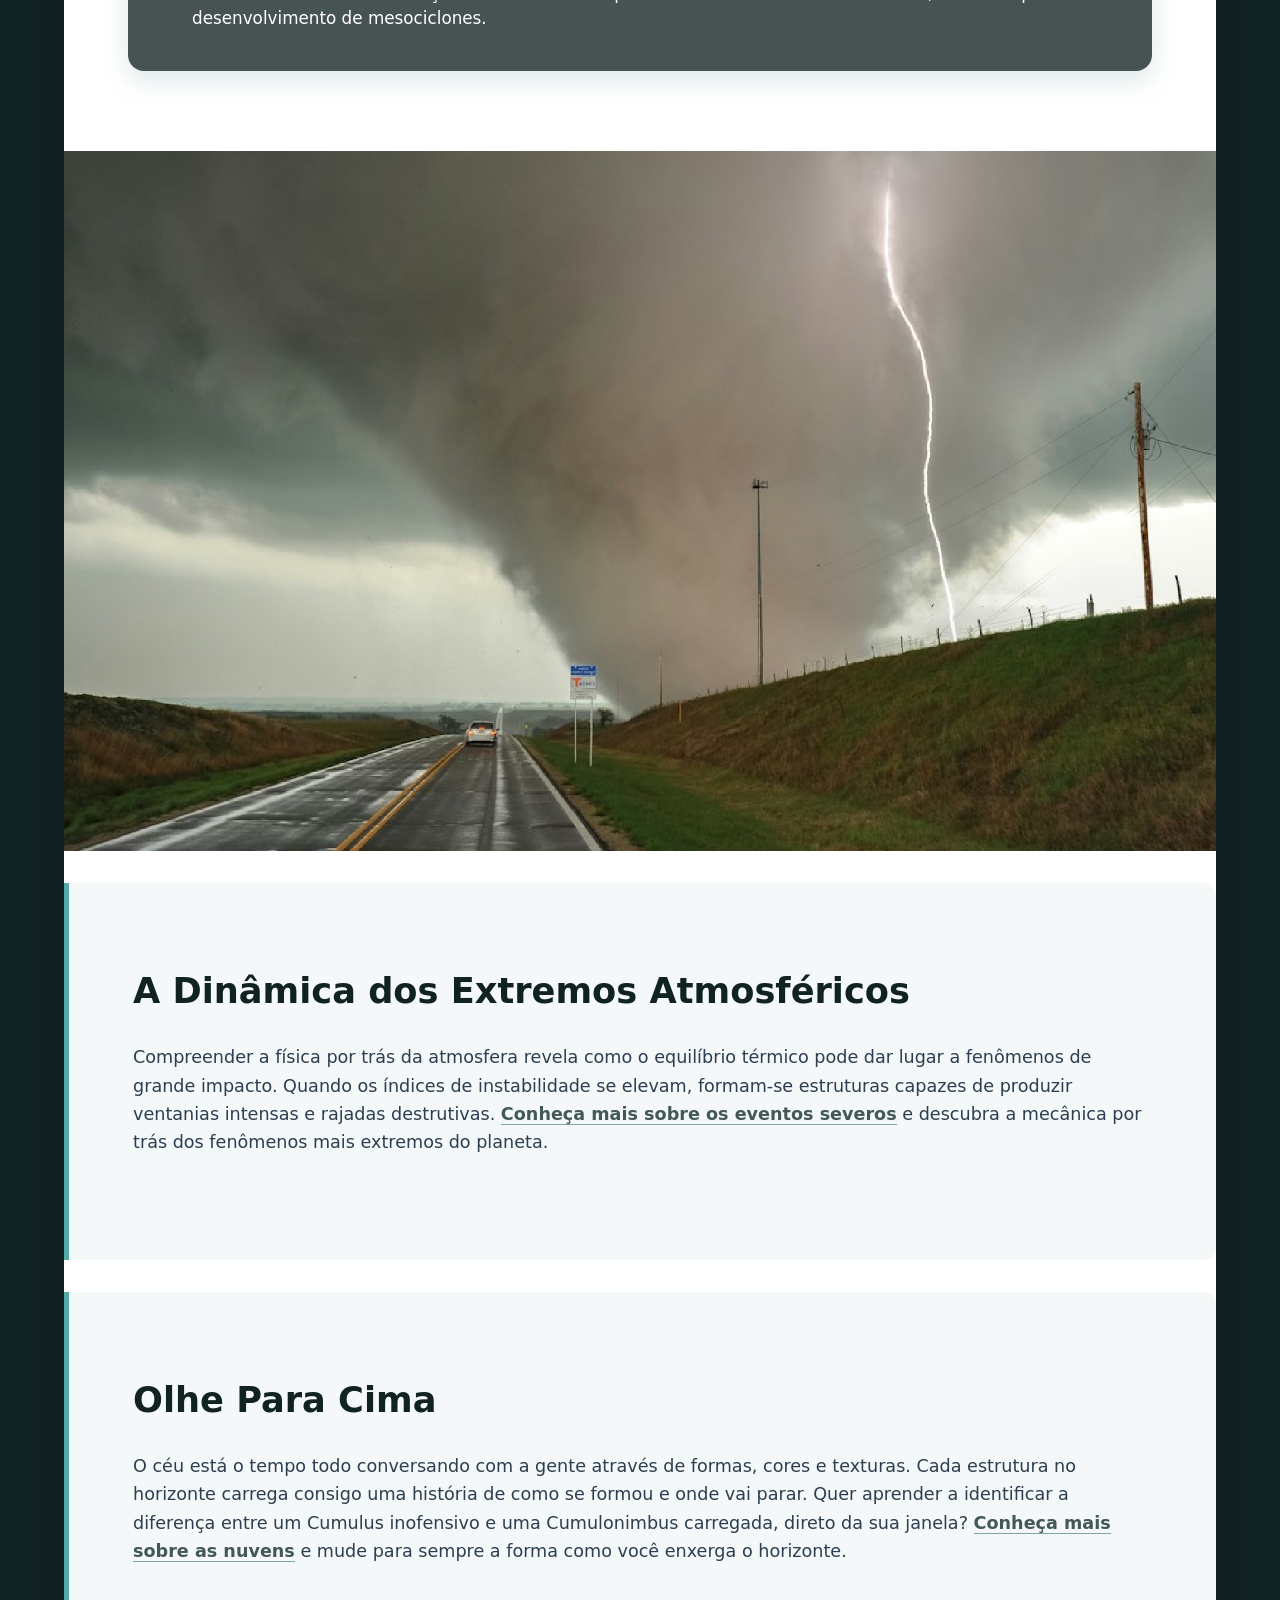
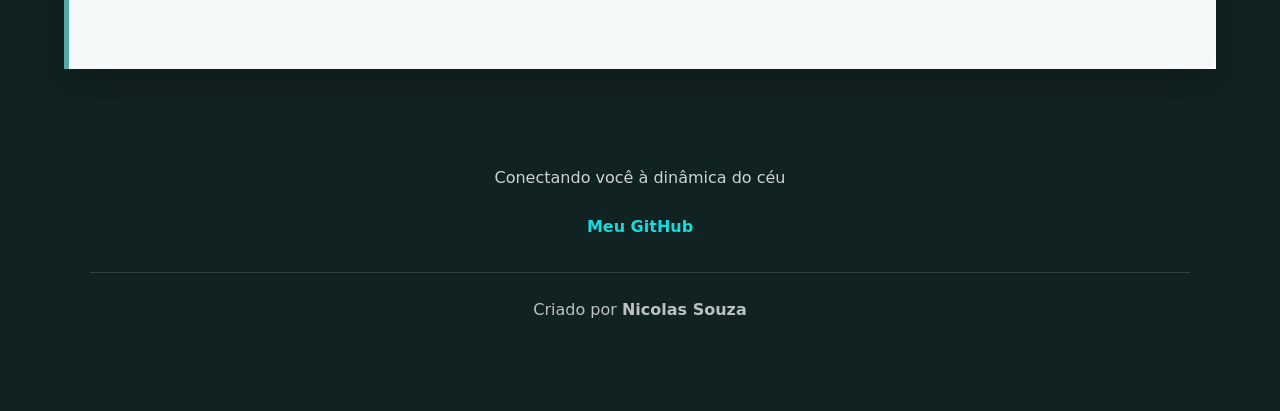
==== commit 40e728b9: "update rodape" ====
--- a/site1/index.html
+++ b/site1/index.html
@@ -166,7 +166,7 @@
 
             <!-- Bloco modular de créditos (fácil expansão futura para revisores) -->
             <div class="credits-box">
-                <p>Criado por <strong>Nícolas Souza</strong></p>
+                <p>Criado por <strong>Nicolas Souza</strong></p>
                 <!-- Bloco reservado para futuros revisores técnicos -->
                 <!-- <p class="reviewer-credit">Revisão Científica: [Nome do Meteorologista]</p> -->
             </div>
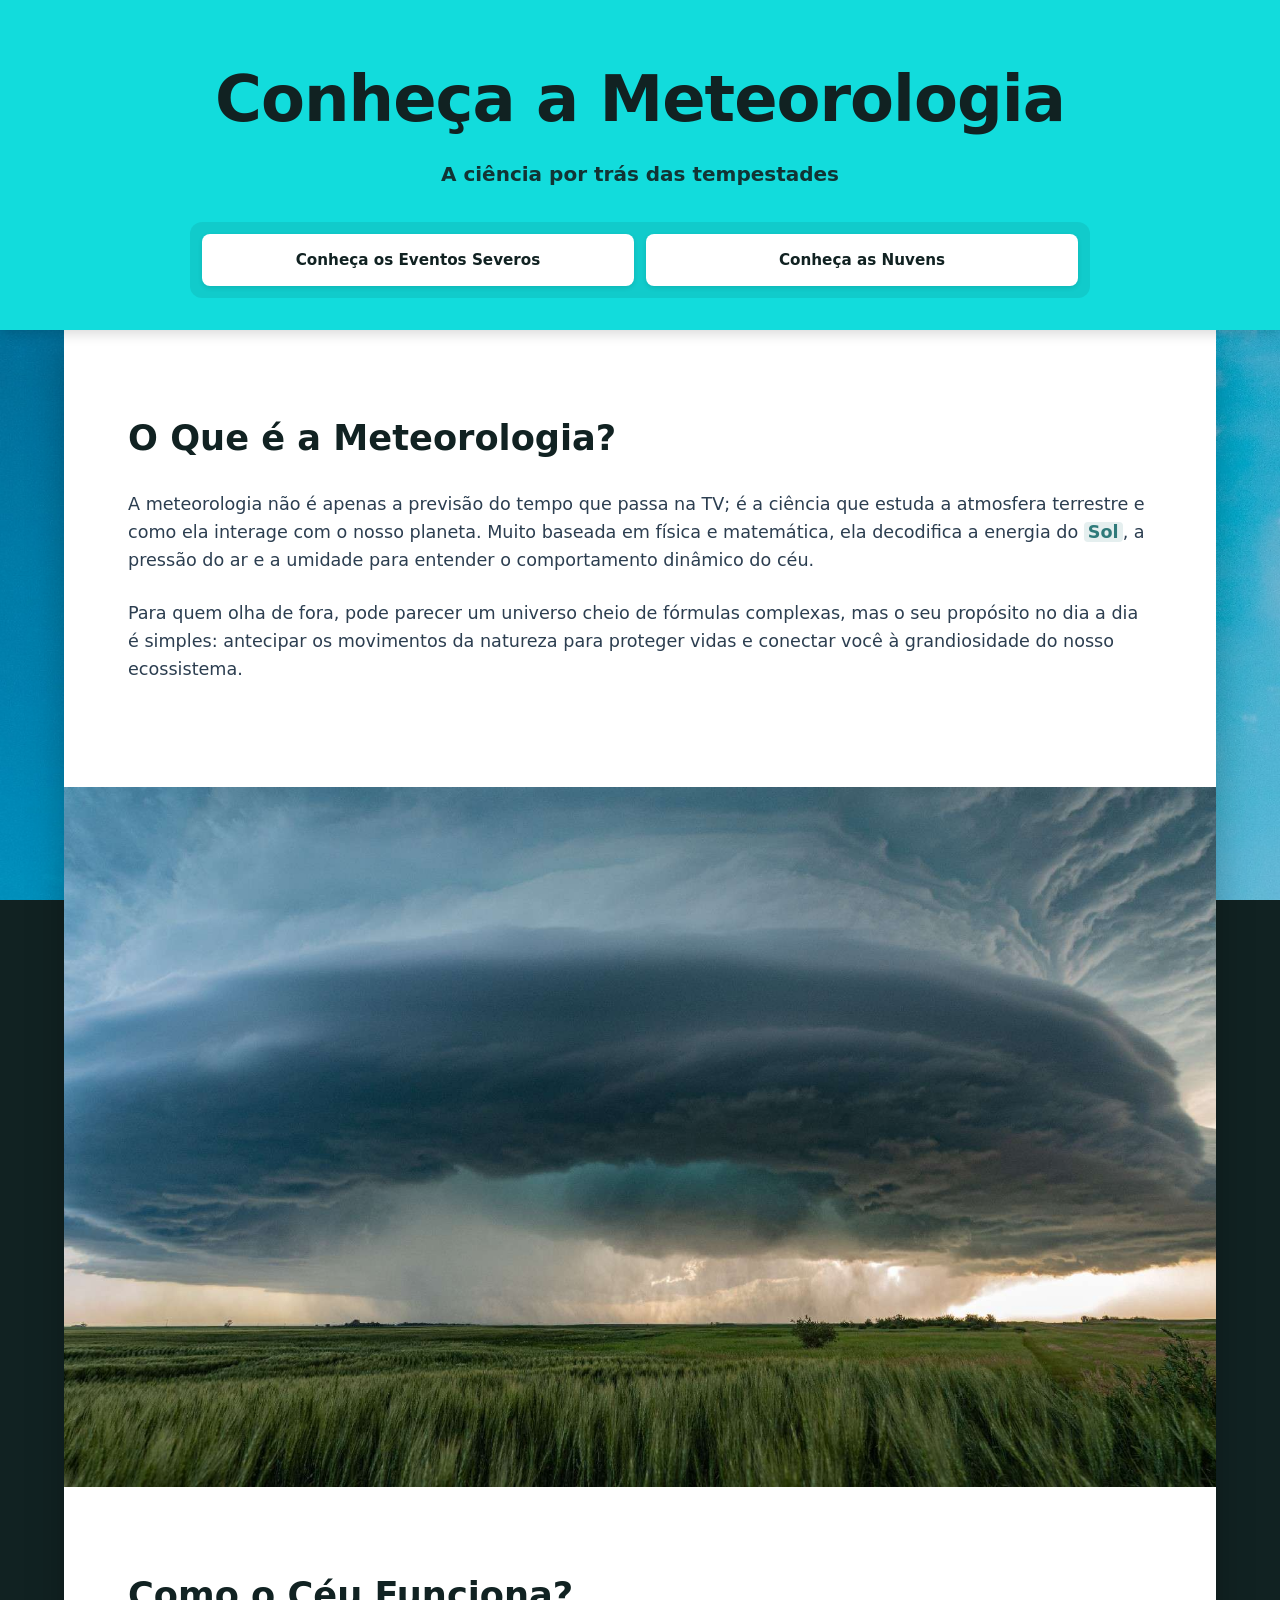
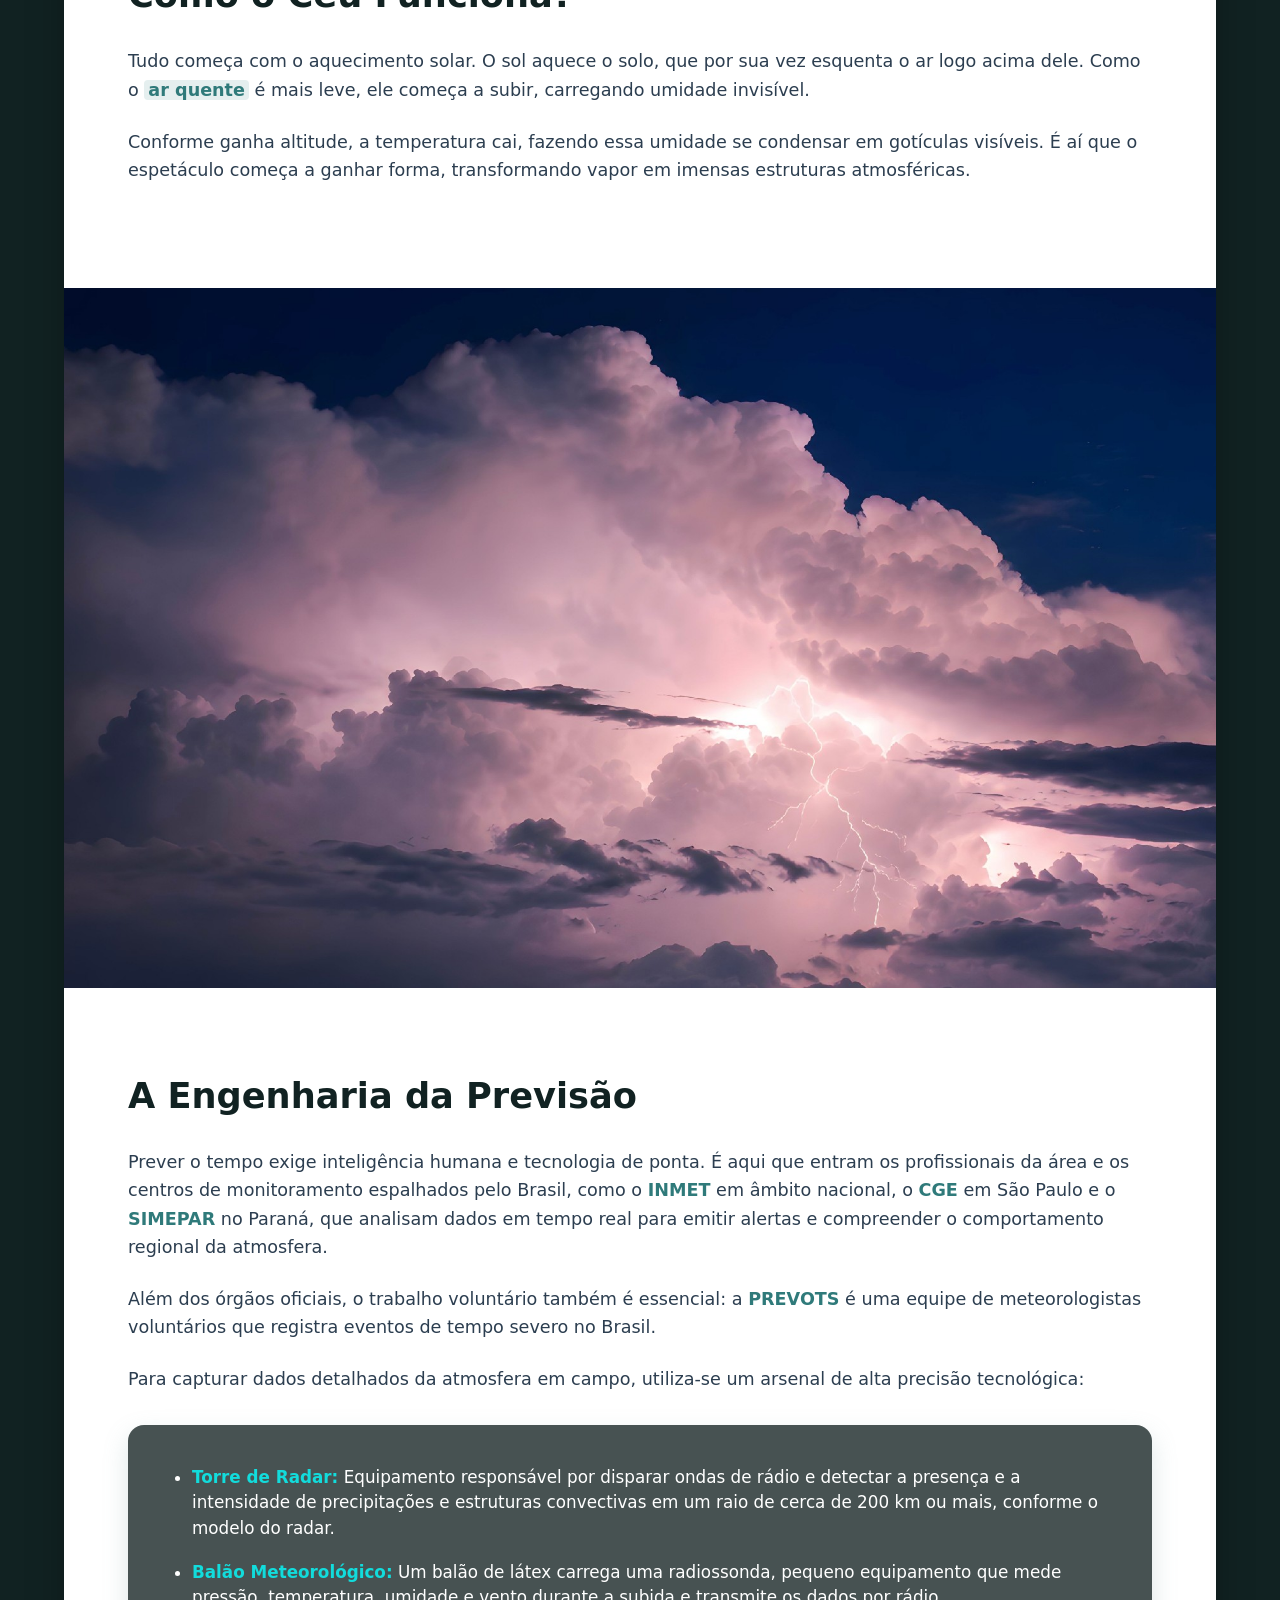
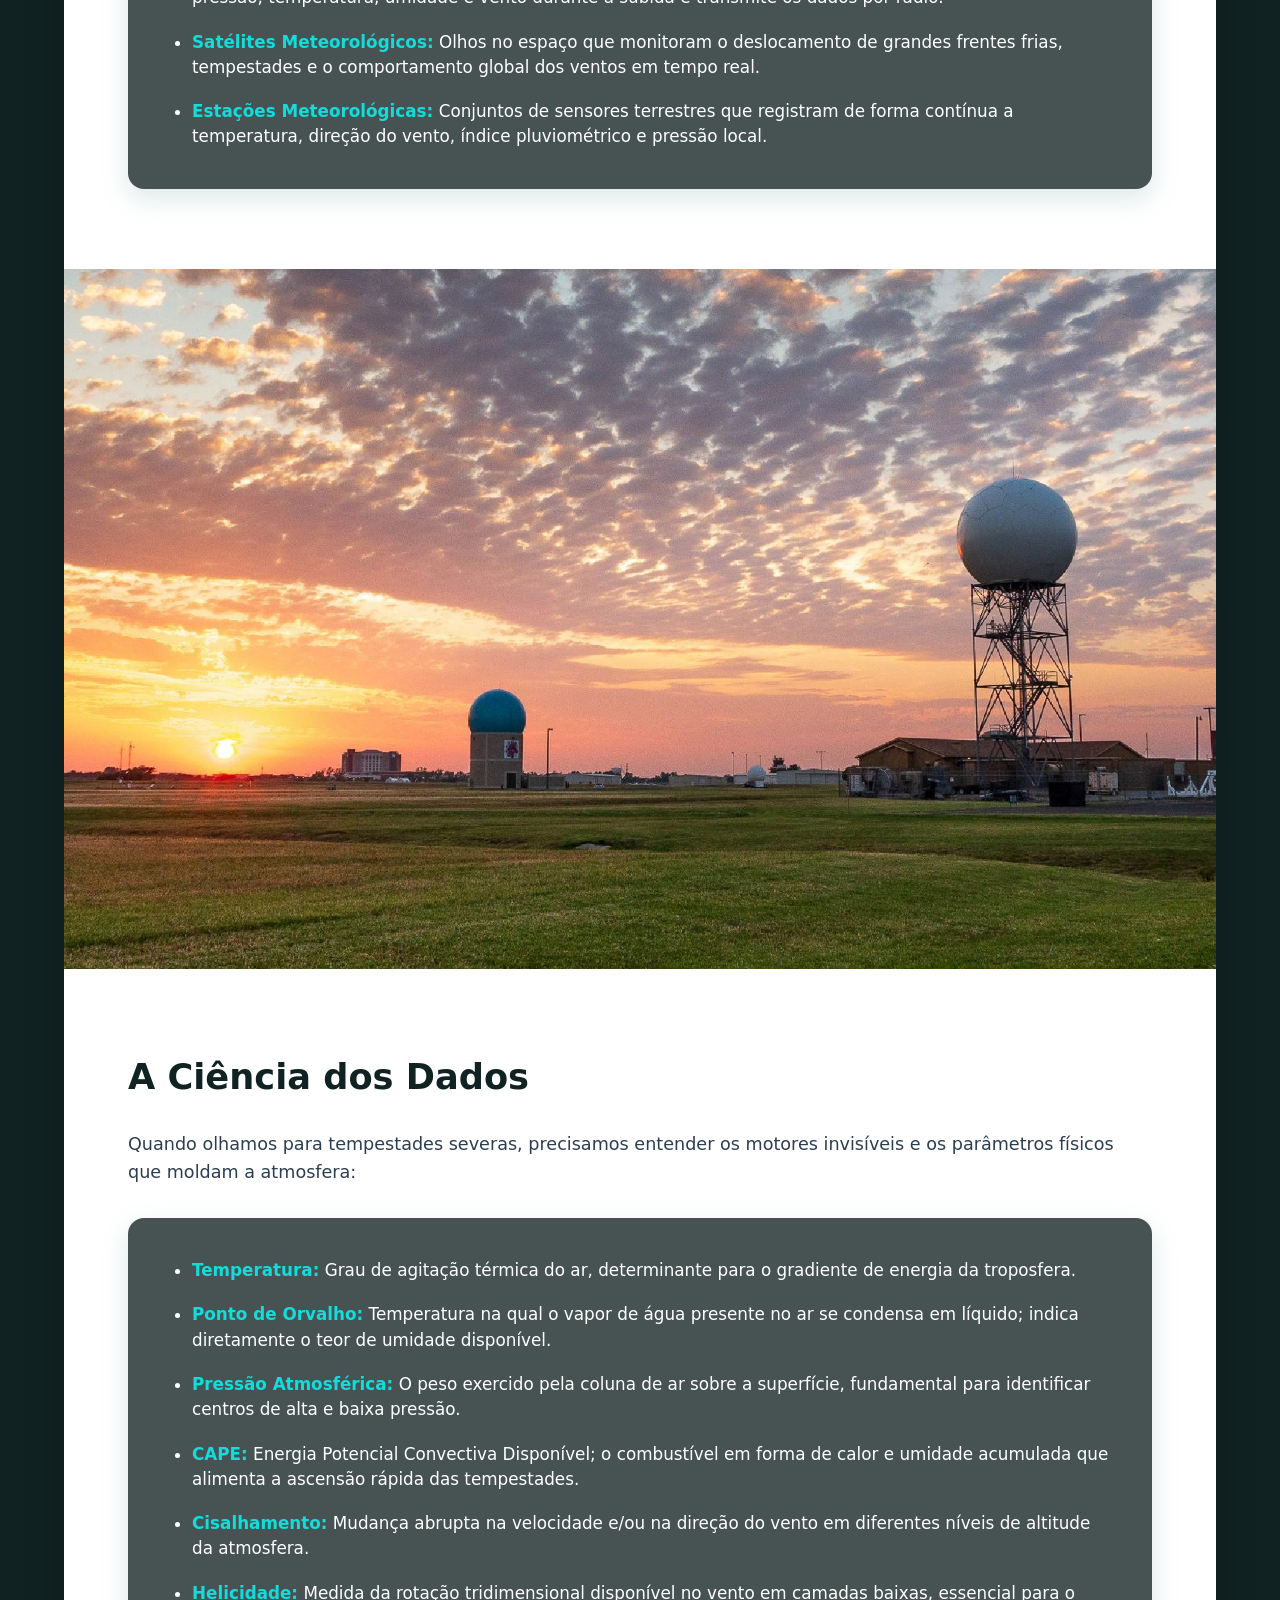
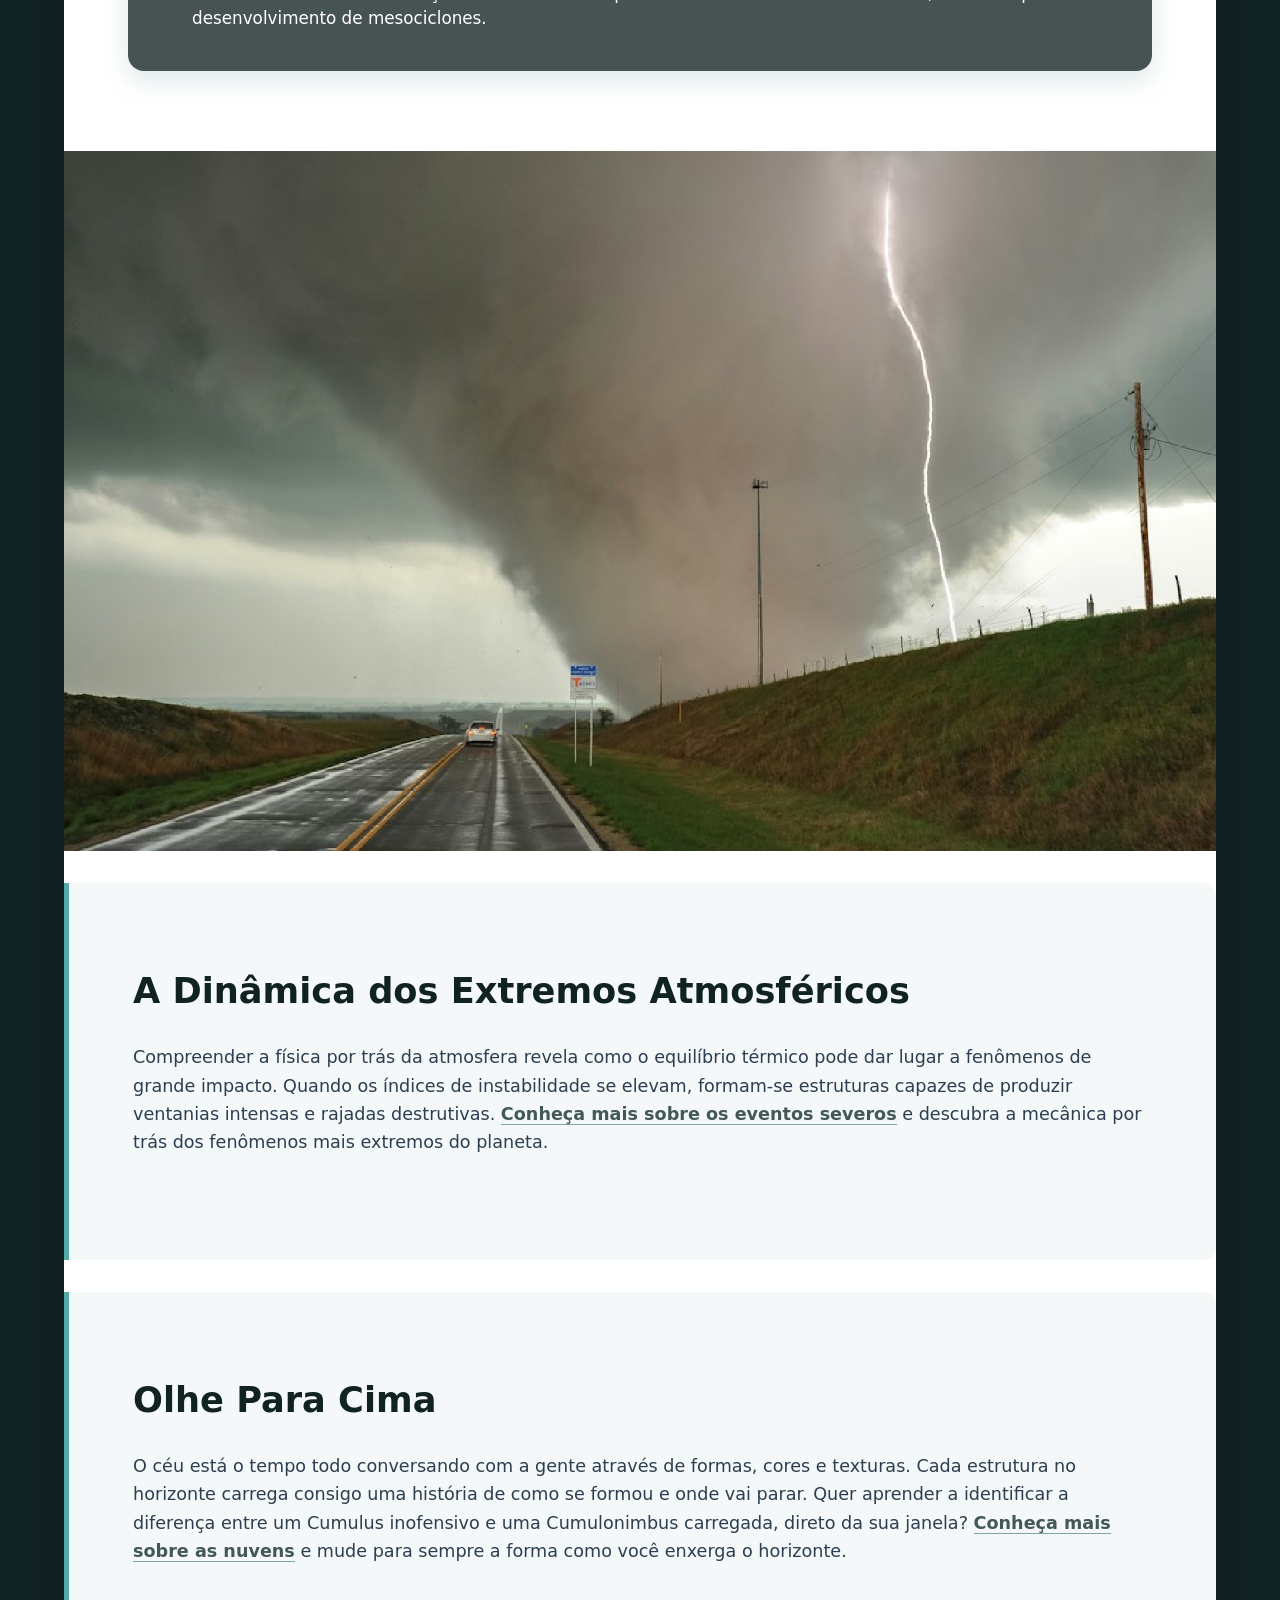
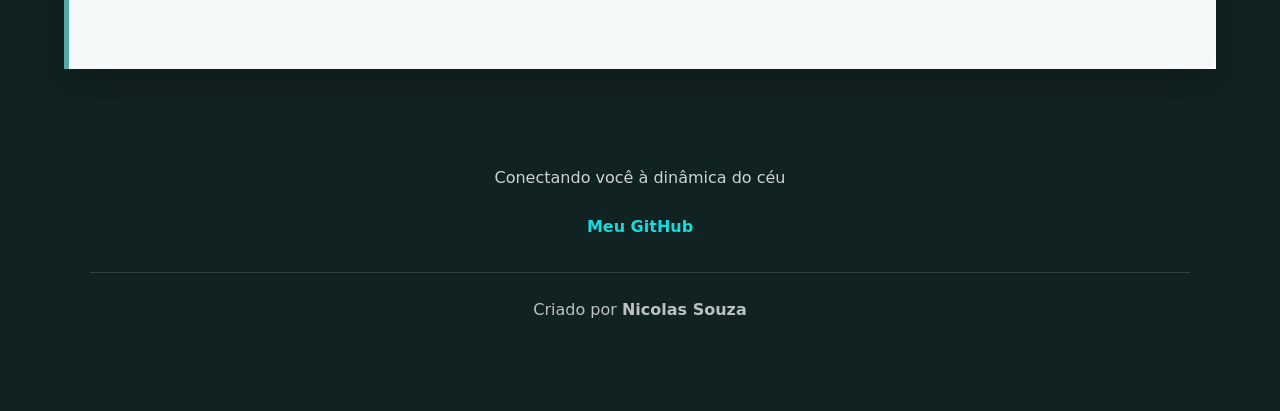
==== commit ae35cc1d: "favicon update" ====
--- a/site1/index.html
+++ b/site1/index.html
@@ -8,10 +8,6 @@
     <link rel="stylesheet" href="style/style.css">
     <meta name="description" content="Aprenda meteorologia de forma simples e interativa: como o céu funciona, como se faz a previsão do tempo e o que move as tempestades.">
     <link rel="shortcut icon" href="/favicon/favicon.ico" />
-    <link rel="icon" type="image/svg+xml" href="/favicon/favicon.svg" />
-    <link rel="shortcut icon" href="/favicon/favicon-96x96.png" sizes="96x96" />
-    <link rel="apple-touch-icon" sizes="180x180" href="/favicon/apple-touch-icon.png" />
-    <link rel="manifest" href="/favicon/site.webmanifest" />
     </head>
 <body>
 
@@ -41,7 +37,7 @@
             <section class="content-section" id="conceito-geral">
                 <h2>O Que é a Meteorologia?</h2>
                 <p>
-                    A meteorologia não é apenas a previsão do tempo que passa na TV; é a ciência exata que estuda a atmosfera terrestre e como ela interage com o nosso planeta. Muito baseada em física e matemática, ela decodifica a energia do <span class="tooltip-trigger" tabindex="0" data-tooltip="A radiação solar é o motor térmico primário que movimenta toda a dinâmica e circulação da atmosfera terrestre.">Sol</span>, a pressão do ar e a umidade para entender o comportamento dinâmico do céu. 
+                    A meteorologia não é apenas a previsão do tempo que passa na TV; é a ciência que estuda a atmosfera terrestre e como ela interage com o nosso planeta. Muito baseada em física e matemática, ela decodifica a energia do <span class="tooltip-trigger" tabindex="0" data-tooltip="A radiação solar é o motor térmico primário que movimenta toda a dinâmica e circulação da atmosfera terrestre.">Sol</span>, a pressão do ar e a umidade para entender o comportamento dinâmico do céu. 
                 </p>
                 <p>
                     Para quem olha de fora, pode parecer um universo cheio de fórmulas complexas, mas o seu propósito no dia a dia é simples: antecipar os movimentos da natureza para proteger vidas e conectar você à grandiosidade do nosso ecossistema.
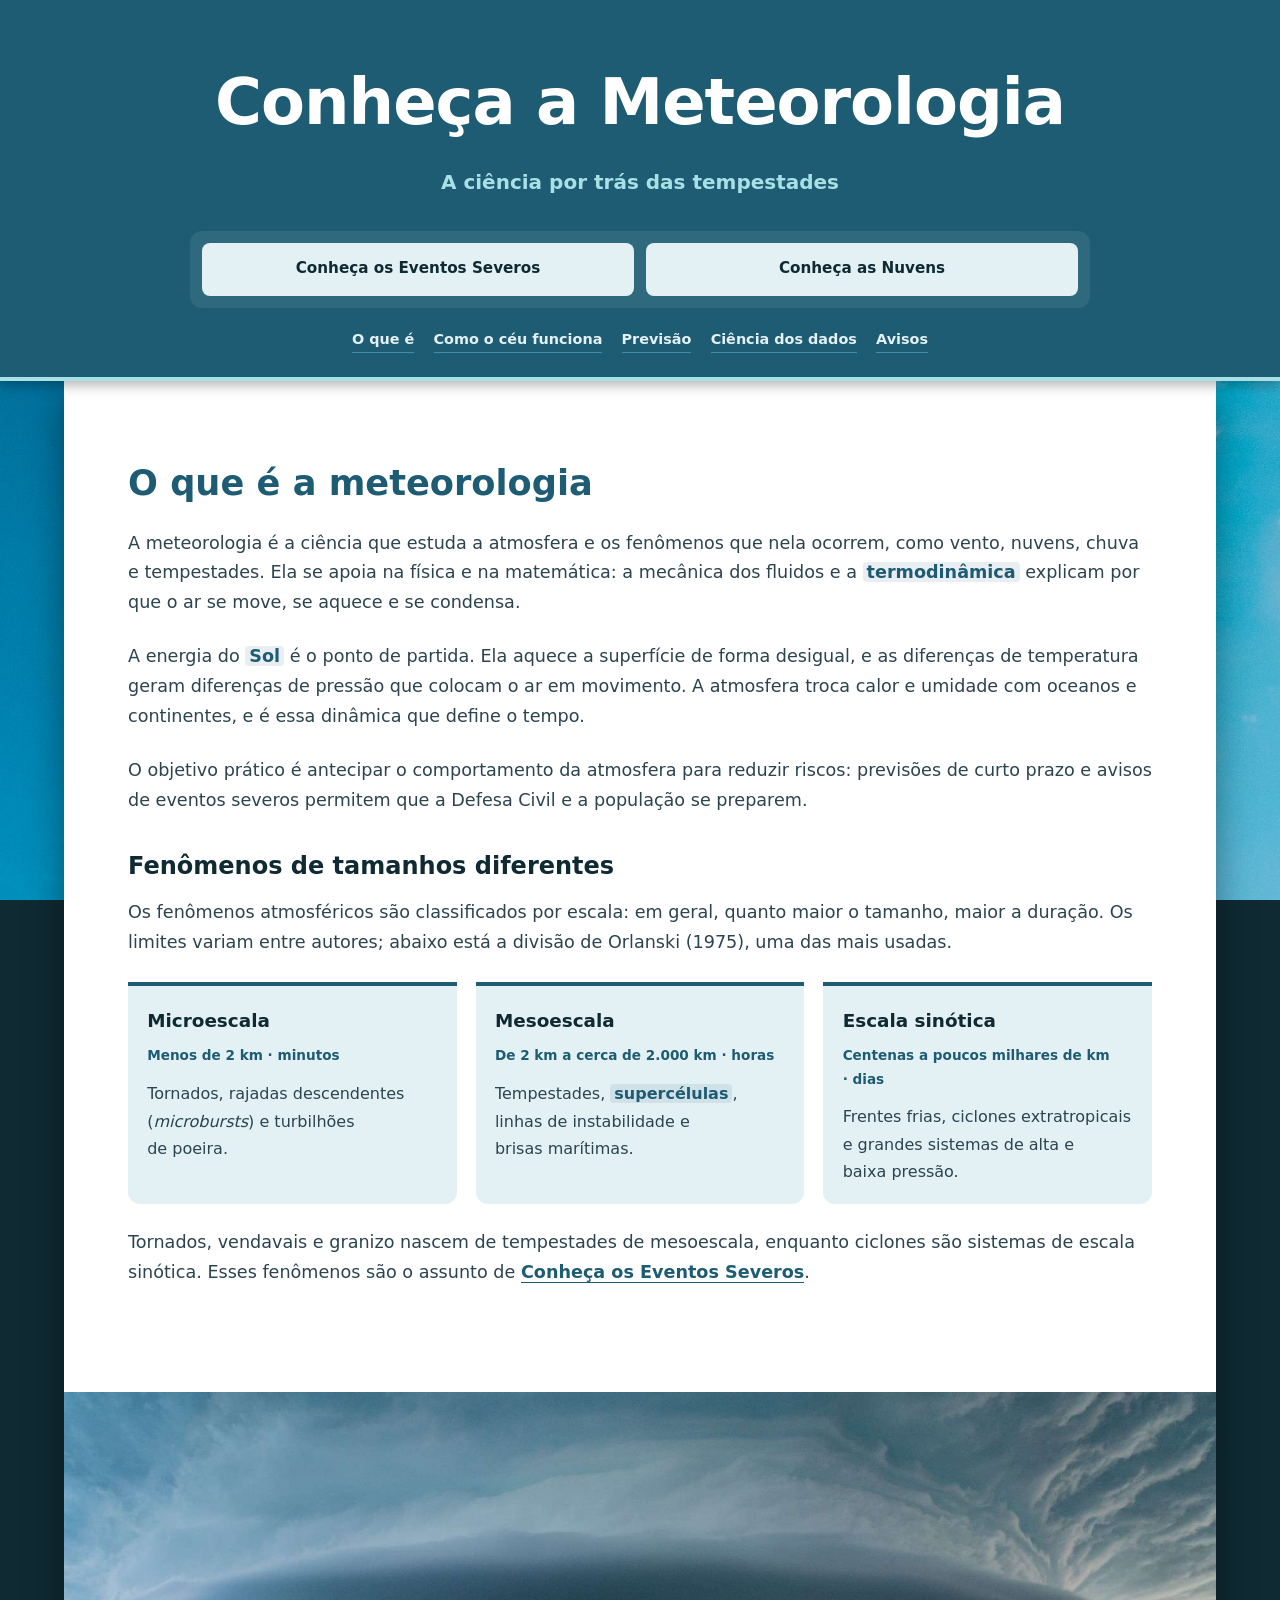
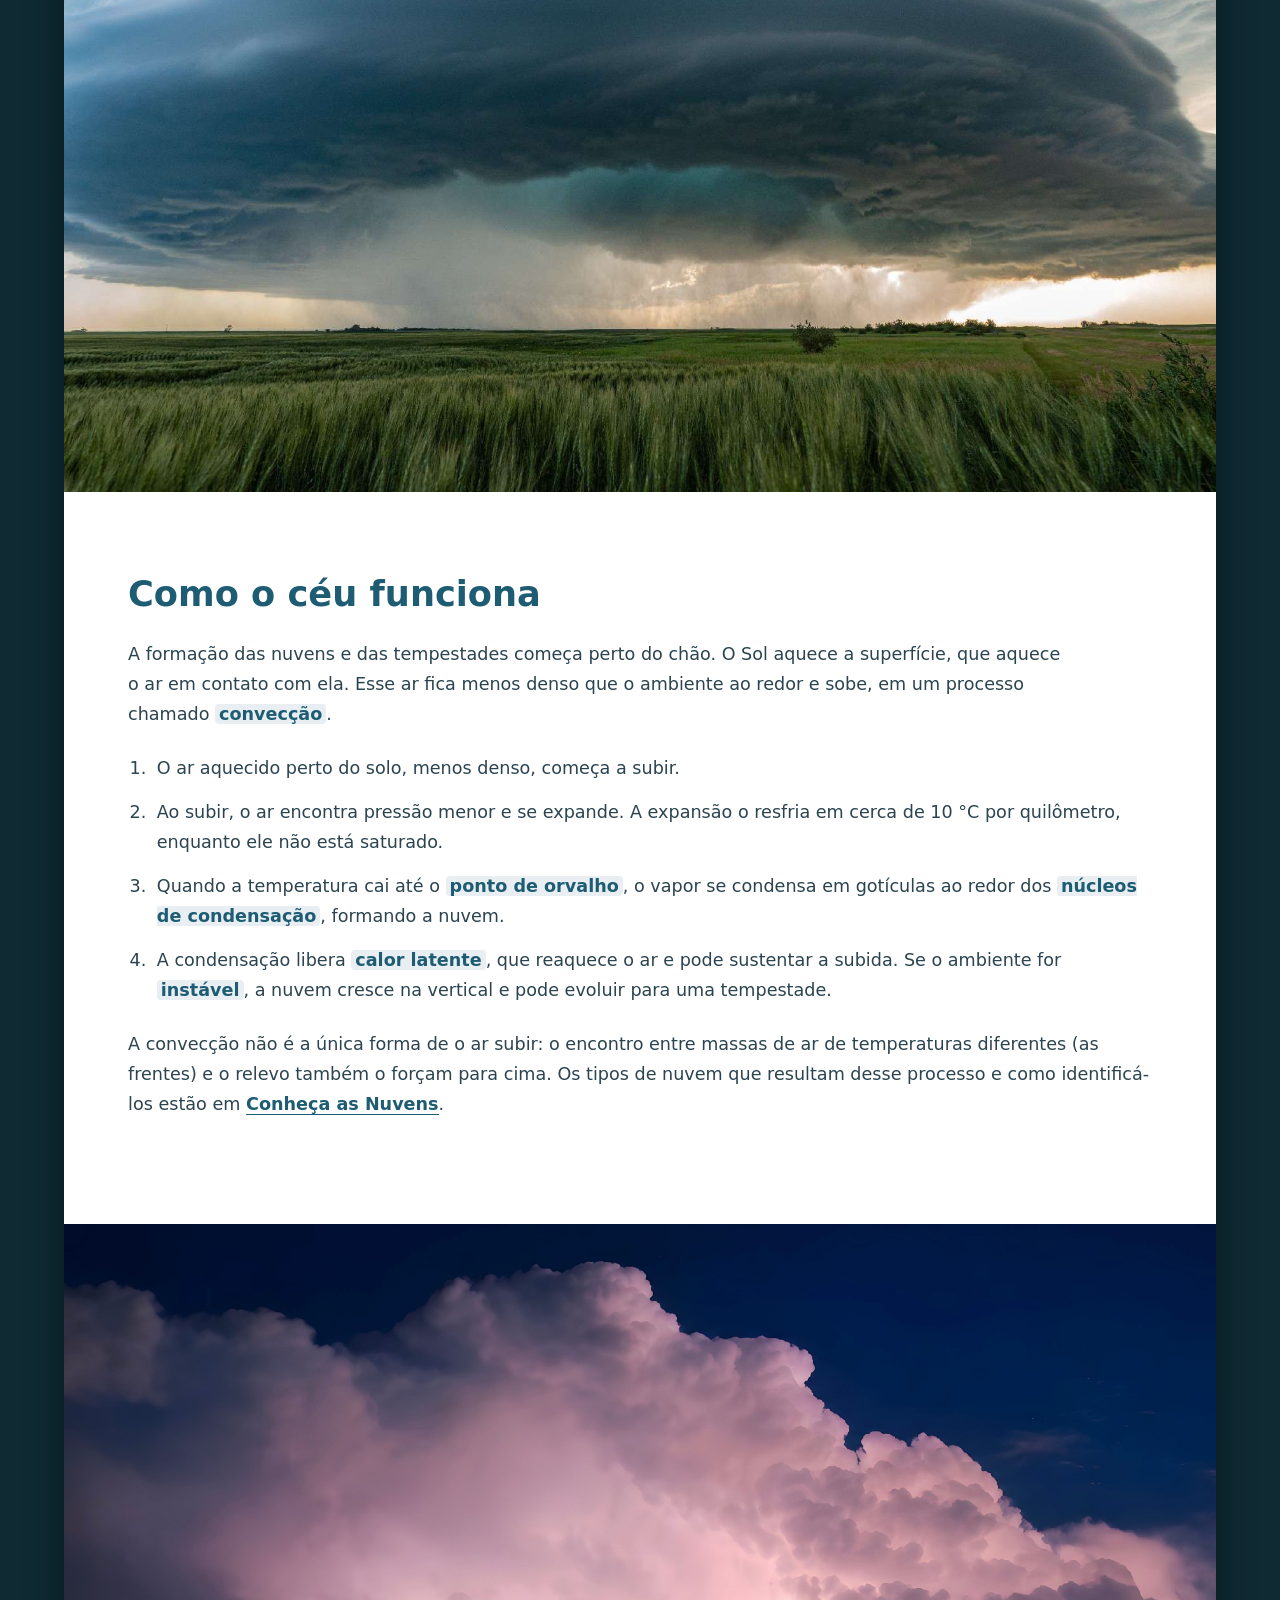
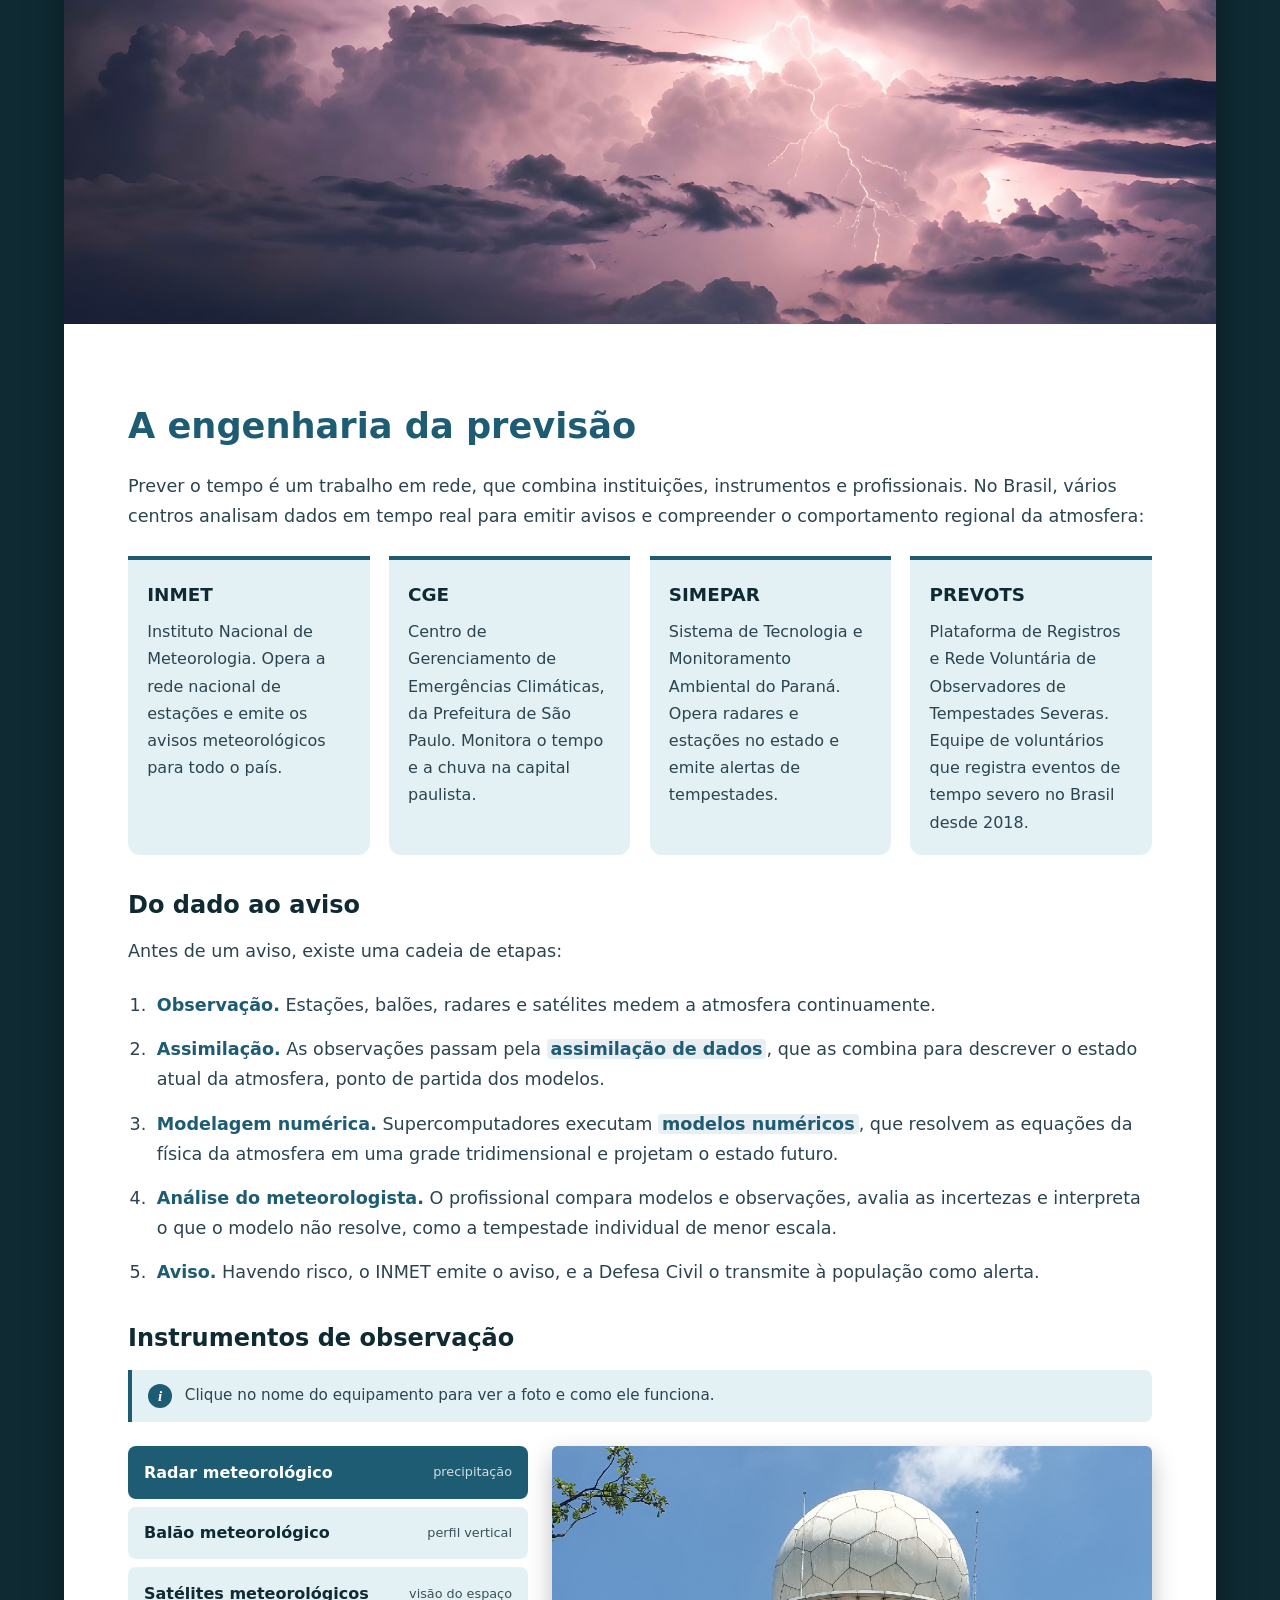
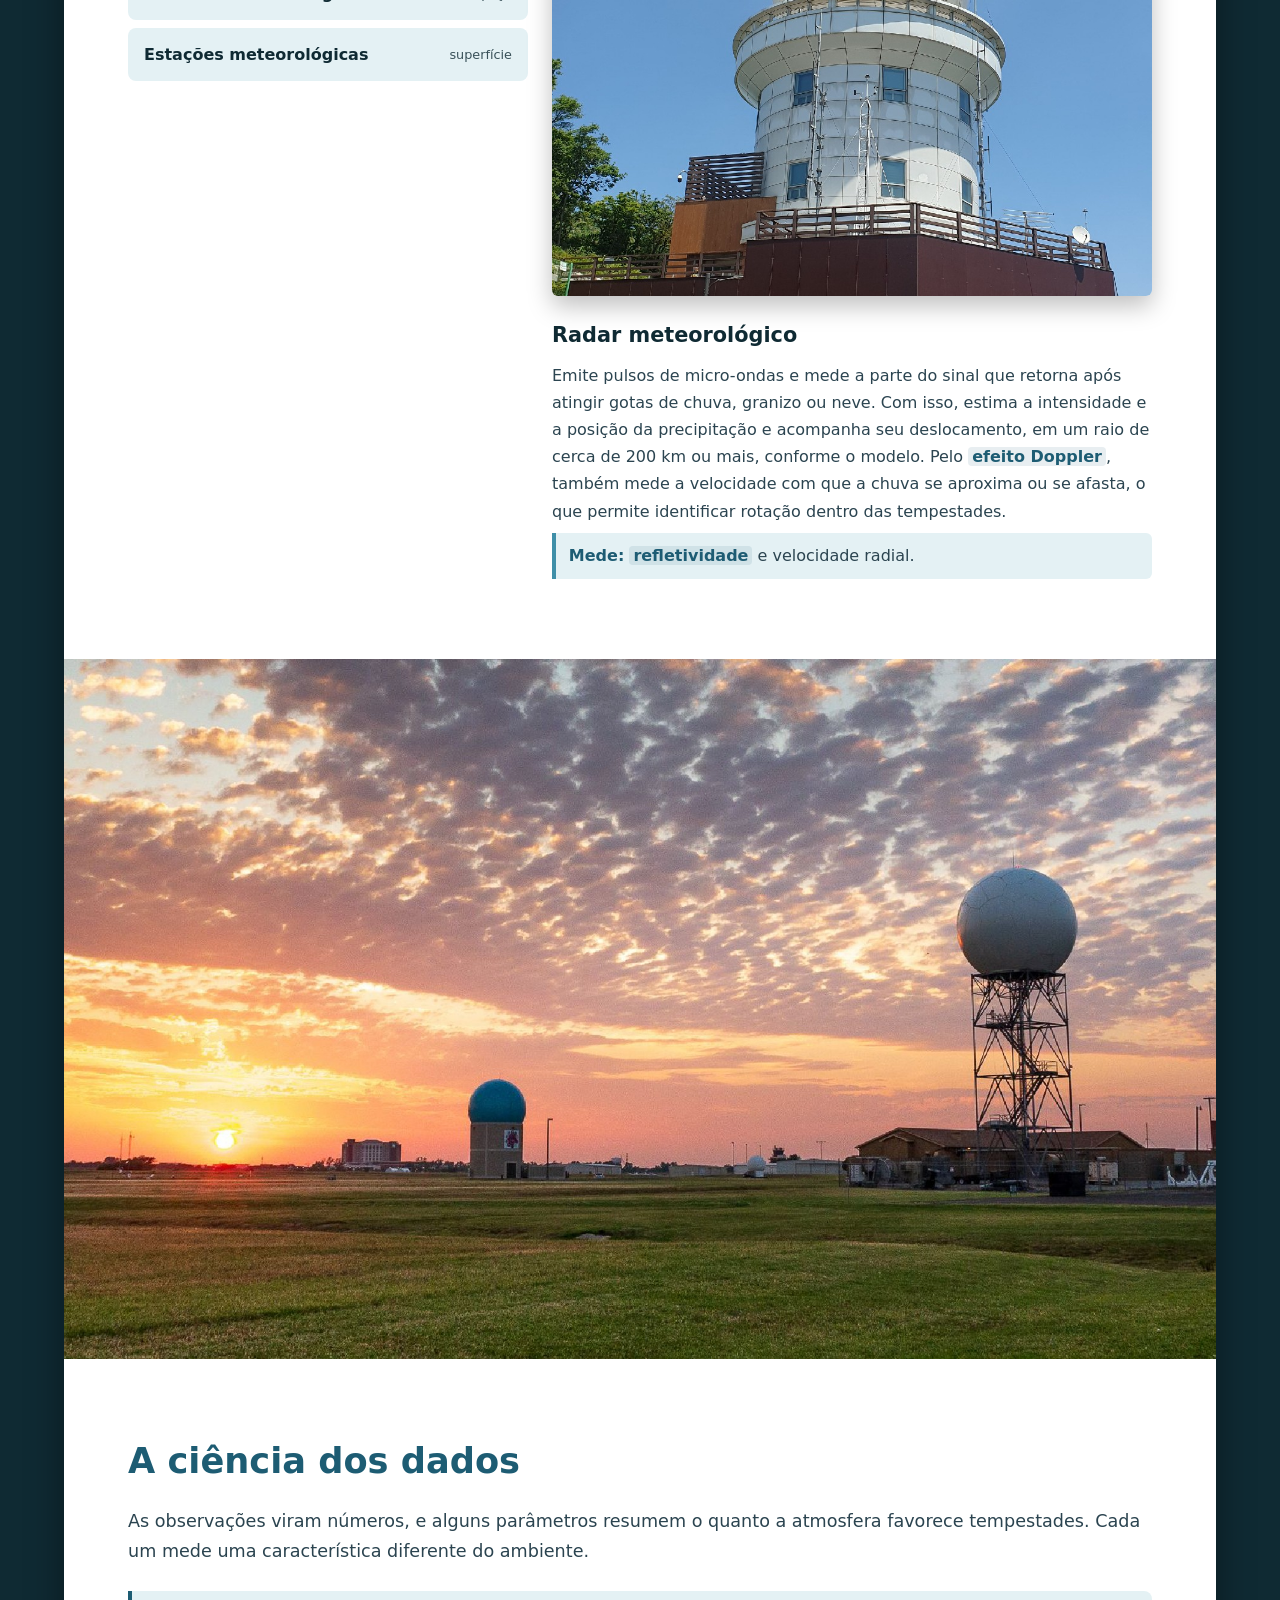
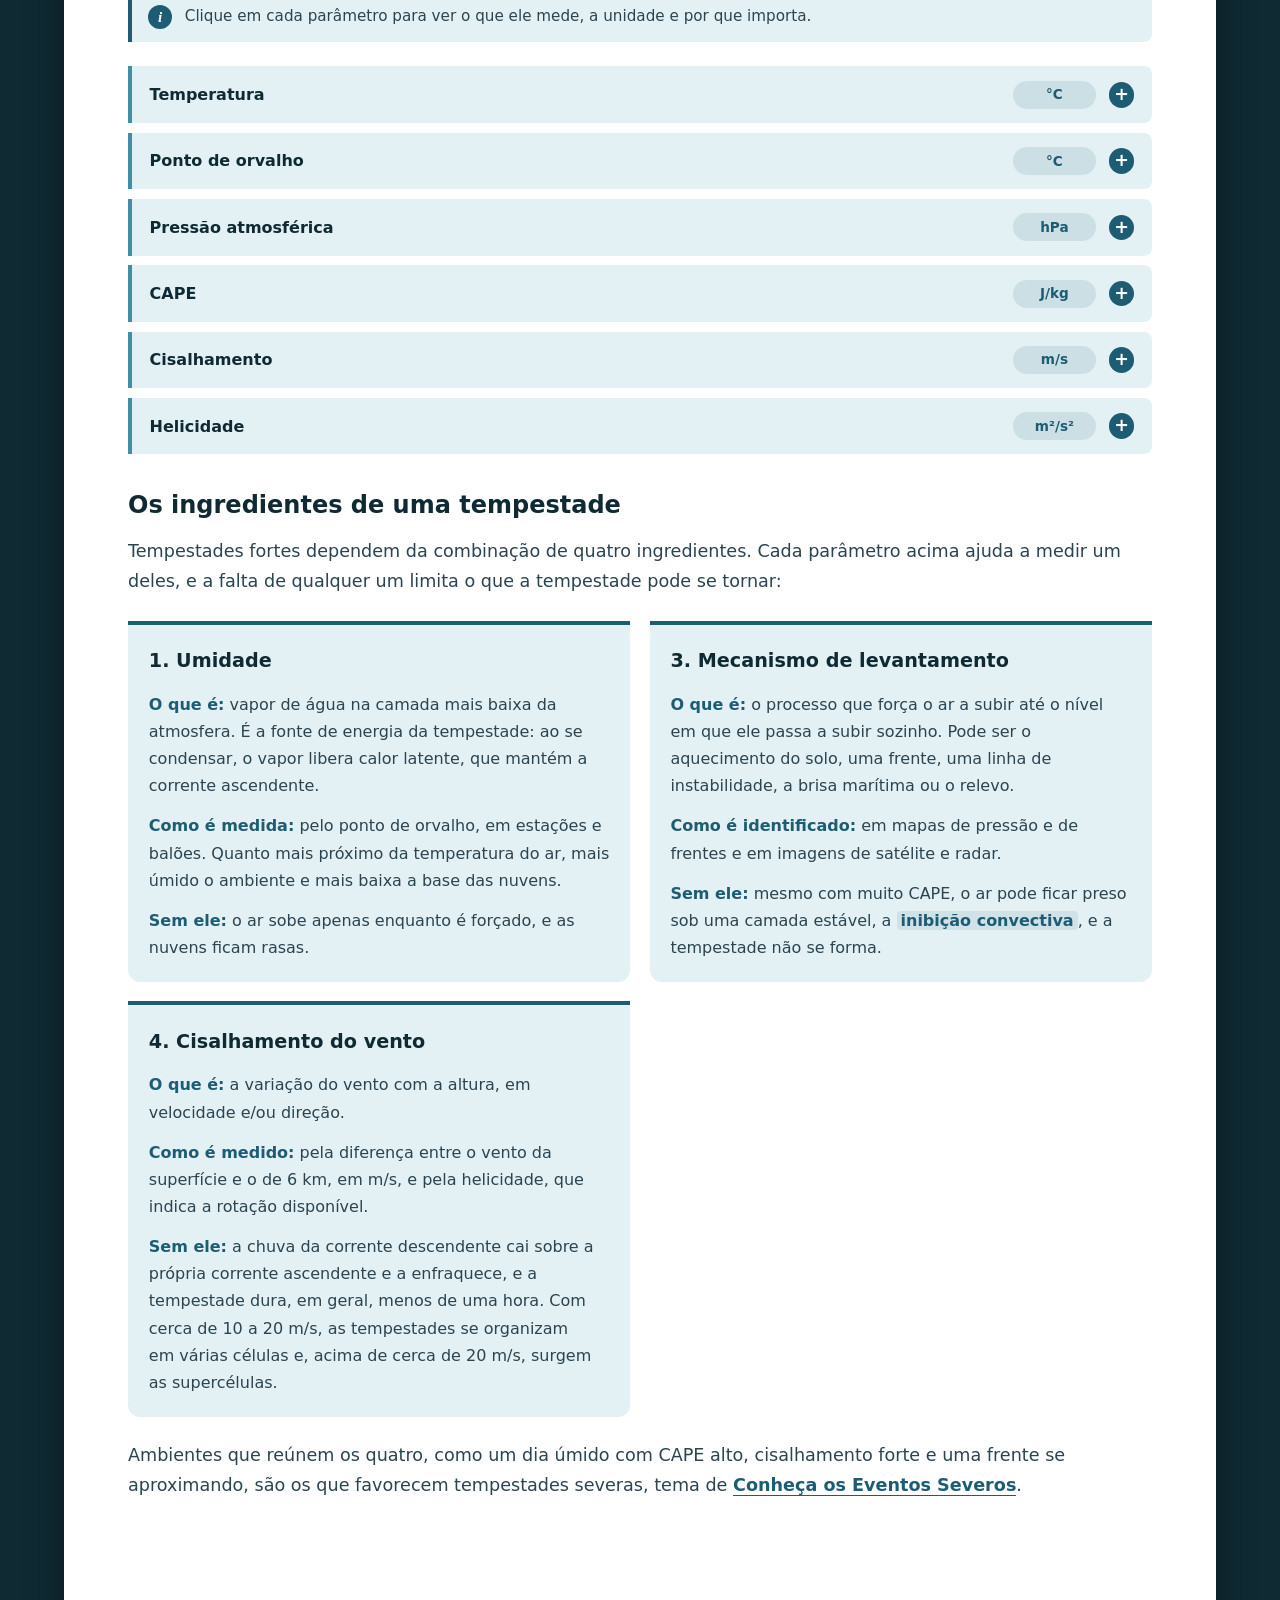
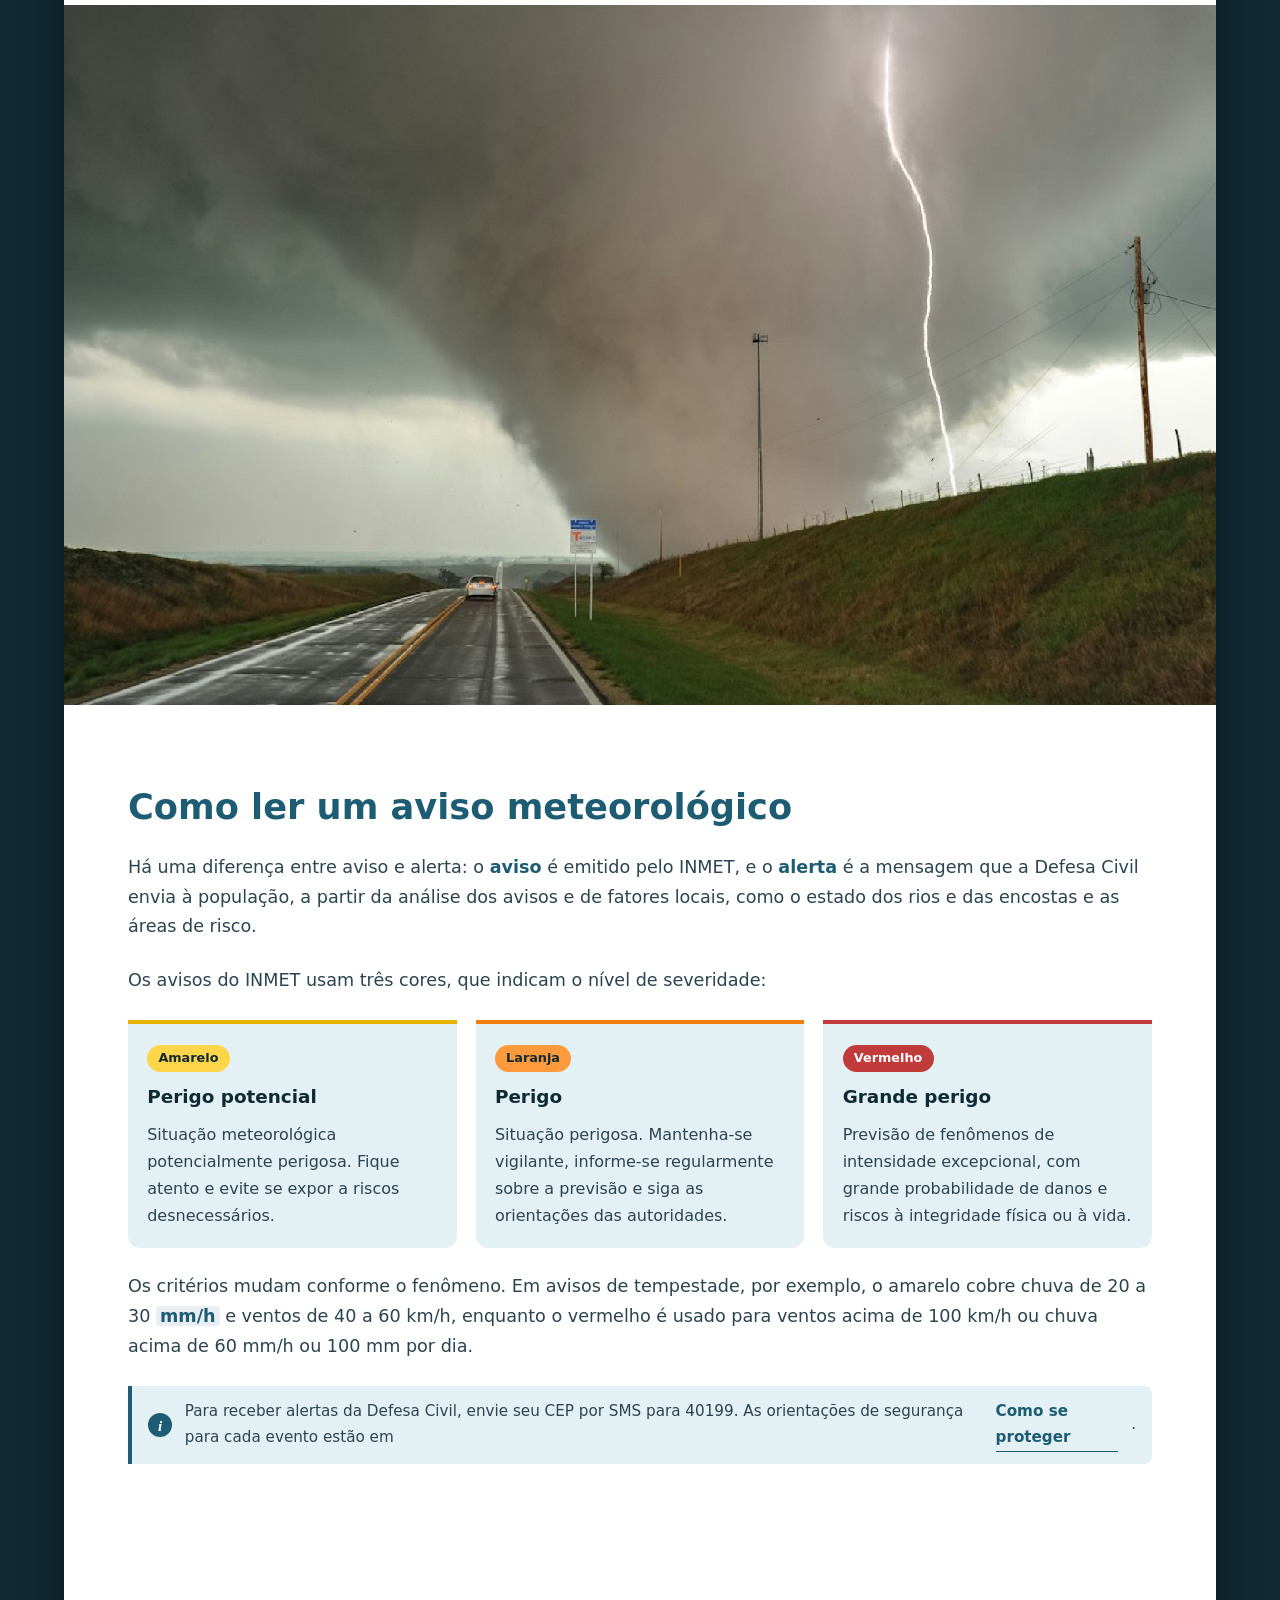
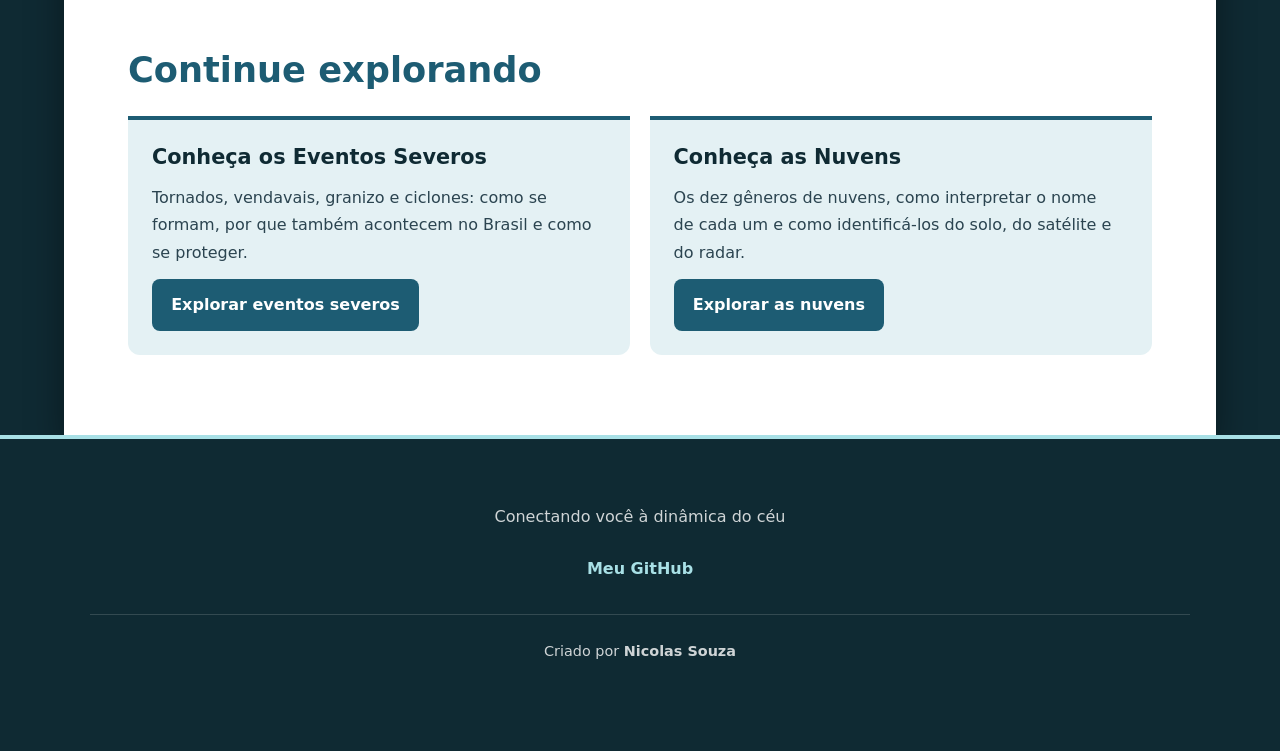
==== commit ed5318f4: "update site1" ====
--- a/site1/index.html
+++ b/site1/index.html
@@ -1,173 +1,282 @@
 <!DOCTYPE html>
 <html lang="pt-BR">
 <head>
-    <meta charset="UTF-8">
-    <meta name="viewport" content="width=device-width, initial-scale=1.0">
-    <title>Conheça a Meteorologia | Projeto Weather</title>
-    <!-- Vinculação da folha de estilos modularizada -->
-    <link rel="stylesheet" href="style/style.css">
-    <meta name="description" content="Aprenda meteorologia de forma simples e interativa: como o céu funciona, como se faz a previsão do tempo e o que move as tempestades.">
-    <link rel="shortcut icon" href="/favicon/favicon.ico" />
-    </head>
+  <meta charset="UTF-8">
+  <meta name="viewport" content="width=device-width, initial-scale=1.0">
+  <title>Conheça a Meteorologia | Projeto Weather</title>
+  <meta name="description" content="Como funciona a atmosfera, como a previsão do tempo é feita e o que significam os parâmetros e os avisos meteorológicos, com base científica e linguagem acessível.">
+  <link rel="stylesheet" href="style/style.css">
+  <link rel="icon" href="favicon/favicon.ico" sizes="any">
+</head>
 <body>
 
-    <!-- HEADER: Barra de navegação e título principal -->
-    <header class="site-header">
-        <div class="header-content">
-            <h1>Conheça a Meteorologia</h1>
-            <p class="header-subtitle">A ciência por trás das tempestades</p>
-            
-            <!-- Badge de credibilidade (Comentado até a conclusão do fact-check) -->
-            <!-- <span class="credibility-badge">Revisão Técnica: Meteorologistas de SP</span> -->
-        </div>
-        
-        <!-- Navegação inferior do header ocupando 50/50 simetricamente -->
-        <nav class="header-nav">
-            <a href="../site2-eventos/index.html" class="nav-btn">Conheça os Eventos Severos</a>
-            <a href="../site3-nuvens/index.html" class="nav-btn">Conheça as Nuvens</a>
-        </nav>
-    </header>
-
-    <!-- WRAPPER GLOBAL PARA APLICAR A IMAGEM DE FUNDO NAS LATERAIS -->
-    <div class="page-wrapper">
-        <!-- BODY: Conteúdo principal conectado diretamente ao header -->
-        <main class="main-content">
-
-            <!-- Início: Conceito Geral para curiosos -->
-            <section class="content-section" id="conceito-geral">
-                <h2>O Que é a Meteorologia?</h2>
-                <p>
-                    A meteorologia não é apenas a previsão do tempo que passa na TV; é a ciência que estuda a atmosfera terrestre e como ela interage com o nosso planeta. Muito baseada em física e matemática, ela decodifica a energia do <span class="tooltip-trigger" tabindex="0" data-tooltip="A radiação solar é o motor térmico primário que movimenta toda a dinâmica e circulação da atmosfera terrestre.">Sol</span>, a pressão do ar e a umidade para entender o comportamento dinâmico do céu. 
-                </p>
-                <p>
-                    Para quem olha de fora, pode parecer um universo cheio de fórmulas complexas, mas o seu propósito no dia a dia é simples: antecipar os movimentos da natureza para proteger vidas e conectar você à grandiosidade do nosso ecossistema.
-                </p>
-            </section>
-
-            <!-- Imagem de transição / Respiro visual com suporte a imagem responsiva (Picture element) -->
-            <div class="parallax-divider">
-                <picture>
-                    <source media="(max-width: 768px)" srcset="imagem/supercelulasmall.jpg">
-                    <img src="imagem/supercelula.jpg" alt="Imagem de supercelula no Canadá">
-                </picture>
-            </div>
-
-            <!-- Meio 1: Formação das Nuvens e Dinâmica Básica -->
-            <section class="content-section" id="formacao-nuvens">
-                <h2>Como o Céu Funciona?</h2>
-                <p>
-                    Tudo começa com o aquecimento solar. O sol aquece o solo, que por sua vez esquenta o ar logo acima dele. Como o <span class="tooltip-trigger" tabindex="0" data-tooltip="Parcelas de ar aquecido tornam-se menos densas que o ambiente ao redor, gerando empuxo para cima (convecção).">ar quente</span> é mais leve, ele começa a subir, carregando umidade invisível. 
-                </p>
-                <p>
-                    Conforme ganha altitude, a temperatura cai, fazendo essa umidade se condensar em gotículas visíveis. É aí que o espetáculo começa a ganhar forma, transformando vapor em imensas estruturas atmosféricas.
-                </p>
-            </section>
-
-            <!-- Imagem de transição com suporte a imagem responsiva -->
-            <div class="parallax-divider">
-                <picture>
-                    <source media="(max-width: 768px)" srcset="imagem/imagem2small.jpg">
-                    <img src="imagem/imagem2.jpg" alt="Imagem de tempestade noturna">
-                </picture>
-            </div>
-
-            <!-- Meio 2: Previsões, Meteorologistas e Equipamentos -->
-            <section class="content-section" id="previsoes-equipamentos">
-                <h2>A Engenharia da Previsão</h2>
-                <p>
-                    Prever o tempo exige inteligência humana e tecnologia de ponta. É aqui que entram os profissionais da área e os centros de monitoramento espalhados pelo Brasil, como o <strong>INMET</strong> em âmbito nacional, o <strong>CGE</strong> em São Paulo e o <strong>SIMEPAR</strong> no Paraná, que analisam dados em tempo real para emitir alertas e compreender o comportamento regional da atmosfera.
-                </p>
-                <p>
-                    Além dos órgãos oficiais, o trabalho voluntário também é essencial: a <strong>PREVOTS</strong> é uma equipe de meteorologistas voluntários que registra eventos de tempo severo no Brasil.
-                </p>
-                <p>
-                    Para capturar dados detalhados da atmosfera em campo, utiliza-se um arsenal de alta precisão tecnológica:
-                </p>
-
-                <!-- Lista responsiva de equipamentos científicos -->
-                <div class="equipment-box">
-                    <ul class="equipment-list">
-                        <li><strong>Torre de Radar:</strong> Equipamento responsável por disparar ondas de rádio e detectar a presença e a intensidade de precipitações e estruturas convectivas em um raio de cerca de 200 km ou mais, conforme o modelo do radar.</li>
-                        <li><strong>Balão Meteorológico:</strong> Um balão de látex carrega uma radiossonda, pequeno equipamento que mede pressão, temperatura, umidade e vento durante a subida e transmite os dados por rádio.</li>
-                        <li><strong>Satélites Meteorológicos:</strong> Olhos no espaço que monitoram o deslocamento de grandes frentes frias, tempestades e o comportamento global dos ventos em tempo real.</li>
-                        <li><strong>Estações Meteorológicas:</strong> Conjuntos de sensores terrestres que registram de forma contínua a temperatura, direção do vento, índice pluviométrico e pressão local.</li>
-                    </ul>
-                </div>
-            </section>
-
-            <!-- Imagem de transição com suporte a imagem responsiva -->
-            <div class="parallax-divider">
-                <picture>
-                    <source media="(max-width: 768px)" srcset="imagem/imagemradarsmall.jpg">
-                    <img src="imagem/imagemradar.jpg" alt="imagem de radar Meteorológico">
-                </picture>
-            </div>
-
-            <!-- Meio 3: Aspectos Profissionais (A Ciência dos Dados em formato de lista) -->
-            <section class="content-section" id="termos-tecnicos">
-                <h2>A Ciência dos Dados</h2>
-                <p>
-                    Quando olhamos para tempestades severas, precisamos entender os motores invisíveis e os parâmetros físicos que moldam a atmosfera:
-                </p>
-
-                <!-- Caixa de lista formatada para os parâmetros da ciência de dados -->
-                <div class="equipment-box">
-                    <ul class="equipment-list">
-                        <li><strong>Temperatura:</strong> Grau de agitação térmica do ar, determinante para o gradiente de energia da troposfera.</li>
-                        <li><strong>Ponto de Orvalho:</strong> Temperatura na qual o vapor de água presente no ar se condensa em líquido; indica diretamente o teor de umidade disponível.</li>
-                        <li><strong>Pressão Atmosférica:</strong> O peso exercido pela coluna de ar sobre a superfície, fundamental para identificar centros de alta e baixa pressão.</li>
-                        <li><strong>CAPE:</strong> Energia Potencial Convectiva Disponível; o combustível em forma de calor e umidade acumulada que alimenta a ascensão rápida das tempestades.</li>
-                        <li><strong>Cisalhamento:</strong> Mudança abrupta na velocidade e/ou na direção do vento em diferentes níveis de altitude da atmosfera.</li>
-                        <li><strong>Helicidade:</strong> Medida da rotação tridimensional disponível no vento em camadas baixas, essencial para o desenvolvimento de mesociclones.</li>
-                    </ul>
-                </div>
-            </section>
-
-            <!-- Imagem de transição com suporte a imagem responsiva -->
-            <div class="parallax-divider">
-                <picture>
-                    <source media="(max-width: 768px)" srcset="imagem/tornadoimagemsmall.jpg">
-                    <img src="imagem/tornadoimagem.jpg" alt="Imagem de tornado tocando o solo">
-                </picture>
-            </div>
-
-            <!-- Meio 4: Marketing para o Site 2 (Eventos Severos) -->
-            <section class="content-section promo-section" id="promo-eventos">
-                <h2>A Dinâmica dos Extremos Atmosféricos</h2>
-                <p>
-                    Compreender a física por trás da atmosfera revela como o equilíbrio térmico pode dar lugar a fenômenos de grande impacto. Quando os índices de instabilidade se elevam, formam-se estruturas capazes de produzir ventanias intensas e rajadas destrutivas. <a href="../site2-eventos/index.html" class="inline-link">Conheça mais sobre os eventos severos</a> e descubra a mecânica por trás dos fenômenos mais extremos do planeta.
-                </p>
-            </section>
-
-            <!-- Meio 5: Marketing para o Site 3 (Tipos de Nuvens) -->
-            <section class="content-section promo-section" id="promo-nuvens">
-                <h2>Olhe Para Cima</h2>
-                <p>
-                    O céu está o tempo todo conversando com a gente através de formas, cores e texturas. Cada estrutura no horizonte carrega consigo uma história de como se formou e onde vai parar. Quer aprender a identificar a diferença entre um Cumulus inofensivo e uma Cumulonimbus carregada, direto da sua janela? <a href="../site3-nuvens/index.html" class="inline-link">Conheça mais sobre as nuvens</a> e mude para sempre a forma como você enxerga o horizonte.
-                </p>
-            </section>
-
-        </main>
+  <!-- HEADER -->
+  <header class="site-header">
+    <div class="header-content">
+      <h1>Conheça a Meteorologia</h1>
+      <p class="header-subtitle">A ciência por trás das tempestades</p>
     </div>
-
-    <!-- FOOTER: Conclusões, redes e créditos modulares  -->
-    <footer class="site-footer">
-        <div class="footer-content">
-            <p>Conectando você à dinâmica do céu</p>
-            
-            <div class="footer-links">
-                <a href="https://github.com/nicolasdesouza01" target="_blank" rel="noopener">Meu GitHub</a>
-                <!-- <a href="https://instagram.com/seu-perfil" target="_blank" rel="noopener">Instagram</a> -->
-            </div>
-
-            <!-- Bloco modular de créditos (fácil expansão futura para revisores) -->
-            <div class="credits-box">
-                <p>Criado por <strong>Nicolas Souza</strong></p>
-                <!-- Bloco reservado para futuros revisores técnicos -->
-                <!-- <p class="reviewer-credit">Revisão Científica: [Nome do Meteorologista]</p> -->
-            </div>
-        </div>
-    </footer>
+    <nav class="header-nav">
+      <a href="../site2/index.html" class="nav-btn">Conheça os Eventos Severos</a>
+      <a href="../site3/index.html" class="nav-btn">Conheça as Nuvens</a>
+    </nav>
+    <nav class="toc" aria-label="Índice da página">
+      <a href="#o-que-e">O que é</a>
+      <a href="#como-funciona">Como o céu funciona</a>
+      <a href="#previsao">Previsão</a>
+      <a href="#dados">Ciência dos dados</a>
+      <a href="#alertas">Avisos</a>
+    </nav>
+  </header>
+
+  <div class="page-wrapper">
+    <main class="main-content">
+
+      <!-- DIV 1: O QUE É A METEOROLOGIA -->
+      <section class="content-section" id="o-que-e">
+        <h2>O que é a meteorologia</h2>
+        <p>A meteorologia é a ciência que estuda a atmosfera e os fenômenos que nela ocorrem, como vento, nuvens, chuva e tempestades. Ela se apoia na física e na matemática: a mecânica dos fluidos e a <span class="tip" tabindex="0" data-tooltip="Ramo da física que estuda as trocas de calor e energia e sua relação com a pressão, a temperatura e o volume dos gases.">termodinâmica</span> explicam por que o ar se move, se aquece e se condensa.</p>
+        <p>A energia do <span class="tip" tabindex="0" data-tooltip="A radiação solar é o motor térmico primário que movimenta toda a dinâmica e circulação da atmosfera terrestre.">Sol</span> é o ponto de partida. Ela aquece a superfície de forma desigual, e as diferenças de temperatura geram diferenças de pressão que colocam o ar em movimento. A atmosfera troca calor e umidade com oceanos e continentes, e é essa dinâmica que define o tempo.</p>
+        <p>O objetivo prático é antecipar o comportamento da atmosfera para reduzir riscos: previsões de curto prazo e avisos de eventos severos permitem que a Defesa Civil e a população se preparem.</p>
+
+        <h3>Fenômenos de tamanhos diferentes</h3>
+        <p>Os fenômenos atmosféricos são classificados por escala: em geral, quanto maior o tamanho, maior a duração. Os limites variam entre autores; abaixo está a divisão de Orlanski (1975), uma das mais usadas. <!-- CONFERIR: limites e exemplos por autor; tornados e ciclones são classificados de formas diferentes em algumas referências --></p>
+        <div class="cards">
+          <div class="card"><h4>Microescala</h4><p class="meta">Menos de 2 km · minutos</p><p>Tornados, rajadas descendentes (<em>microbursts</em>) e turbilhões de poeira.</p></div>
+          <div class="card"><h4>Mesoescala</h4><p class="meta">De 2 km a cerca de 2.000 km · horas</p><p>Tempestades, <span class="tip" tabindex="0" data-tooltip="Tempestade com uma corrente de ar ascendente em rotação. É o tipo de tempestade que gera os tornados mais fortes.">supercélulas</span>, linhas de instabilidade e brisas marítimas.</p></div>
+          <div class="card"><h4>Escala sinótica</h4><p class="meta">Centenas a poucos milhares de km · dias</p><p>Frentes frias, ciclones extratropicais e grandes sistemas de alta e baixa pressão.</p></div>
+        </div>
+        <p>Tornados, vendavais e granizo nascem de tempestades de mesoescala, enquanto ciclones são sistemas de escala sinótica. Esses fenômenos são o assunto de <a href="../site2/index.html" class="inline-link">Conheça os Eventos Severos</a>.</p>
+      </section>
+
+      <div class="divider">
+        <picture>
+          <source media="(max-width: 768px)" srcset="imagem/supercelulasmall.jpg">
+          <img src="imagem/supercelula.jpg" alt="Supercélula no Canadá" loading="lazy">
+        </picture>
+      </div>
+
+      <!-- DIV 2: COMO O CÉU FUNCIONA -->
+      <section class="content-section" id="como-funciona">
+        <h2>Como o céu funciona</h2>
+        <p>A formação das nuvens e das tempestades começa perto do chão. O Sol aquece a superfície, que aquece o ar em contato com ela. Esse ar fica menos denso que o ambiente ao redor e sobe, em um processo chamado <span class="tip" tabindex="0" data-tooltip="Parcelas de ar aquecido ficam menos densas que o ambiente ao redor e ganham empuxo para cima.">convecção</span>.</p>
+        <ol class="steps">
+          <li>O ar aquecido perto do solo, menos denso, começa a subir.</li>
+          <li>Ao subir, o ar encontra pressão menor e se expande. A expansão o resfria em cerca de 10 °C por quilômetro, enquanto ele não está saturado. <!-- CONFERIR: taxa de resfriamento do ar seco (cerca de 9,8 °C/km) --></li>
+          <li>Quando a temperatura cai até o <span class="tip" tabindex="0" data-tooltip="Temperatura em que o ar fica saturado e o vapor de água começa a se condensar.">ponto de orvalho</span>, o vapor se condensa em gotículas ao redor dos <span class="tip" tabindex="0" data-tooltip="Partículas minúsculas suspensas no ar, como sal marinho, poeira e fuligem, que servem de base para a formação das gotículas.">núcleos de condensação</span>, formando a nuvem.</li>
+          <li>A condensação libera <span class="tip" tabindex="0" data-tooltip="Energia liberada quando o vapor de água se condensa. Ela aquece o ar da nuvem e ajuda a mantê-lo subindo.">calor latente</span>, que reaquece o ar e pode sustentar a subida. Se o ambiente for <span class="tip" tabindex="0" data-tooltip="Condição em que o ar que sobe continua subindo, favorecendo nuvens de grande desenvolvimento vertical.">instável</span>, a nuvem cresce na vertical e pode evoluir para uma tempestade.</li>
+        </ol>
+        <p>A convecção não é a única forma de o ar subir: o encontro entre massas de ar de temperaturas diferentes (as frentes) e o relevo também o forçam para cima. Os tipos de nuvem que resultam desse processo e como identificá-los estão em <a href="../site3/index.html" class="inline-link">Conheça as Nuvens</a>.</p>
+      </section>
+
+      <div class="divider">
+        <picture>
+          <source media="(max-width: 768px)" srcset="imagem/imagem2small.jpg">
+          <img src="imagem/imagem2.jpg" alt="Tempestade durante a noite" loading="lazy">
+        </picture>
+      </div>
+
+      <!-- DIV 3: A ENGENHARIA DA PREVISÃO -->
+      <section class="content-section" id="previsao">
+        <h2>A engenharia da previsão</h2>
+        <p>Prever o tempo é um trabalho em rede, que combina instituições, instrumentos e profissionais. No Brasil, vários centros analisam dados em tempo real para emitir avisos e compreender o comportamento regional da atmosfera:</p>
+        <div class="cards">
+          <div class="card"><h4>INMET</h4><p>Instituto Nacional de Meteorologia. Opera a rede nacional de estações e emite os avisos meteorológicos para todo o país.</p></div>
+          <div class="card"><h4>CGE</h4><p>Centro de Gerenciamento de Emergências Climáticas, da Prefeitura de São Paulo. Monitora o tempo e a chuva na capital paulista. <!-- CONFERIR: nome oficial e atribuições --></p></div>
+          <div class="card"><h4>SIMEPAR</h4><p>Sistema de Tecnologia e Monitoramento Ambiental do Paraná. Opera radares e estações no estado e emite alertas de tempestades.</p></div>
+          <div class="card"><h4>PREVOTS</h4><p>Plataforma de Registros e Rede Voluntária de Observadores de Tempestades Severas. Equipe de voluntários que registra eventos de tempo severo no Brasil desde 2018.</p></div>
+        </div>
+
+        <h3>Do dado ao aviso</h3>
+        <p>Antes de um aviso, existe uma cadeia de etapas:</p>
+        <ol class="steps">
+          <li><strong>Observação.</strong> Estações, balões, radares e satélites medem a atmosfera continuamente.</li>
+          <li><strong>Assimilação.</strong> As observações passam pela <span class="tip" tabindex="0" data-tooltip="Técnica que combina observações de vários instrumentos com o resultado anterior do modelo para obter o melhor retrato possível da atmosfera no momento inicial.">assimilação de dados</span>, que as combina para descrever o estado atual da atmosfera, ponto de partida dos modelos.</li>
+          <li><strong>Modelagem numérica.</strong> Supercomputadores executam <span class="tip" tabindex="0" data-tooltip="Programa que resolve as equações que governam a atmosfera para calcular como temperatura, vento e umidade evoluirão. No Brasil, centros como o CPTEC/INPE executam modelos.">modelos numéricos</span>, que resolvem as equações da física da atmosfera em uma grade tridimensional e projetam o estado futuro.</li>
+          <li><strong>Análise do meteorologista.</strong> O profissional compara modelos e observações, avalia as incertezas e interpreta o que o modelo não resolve, como a tempestade individual de menor escala.</li>
+          <li><strong>Aviso.</strong> Havendo risco, o INMET emite o aviso, e a Defesa Civil o transmite à população como alerta.</li>
+        </ol>
+
+        <h3>Instrumentos de observação</h3>
+        <p class="info">Clique no nome do equipamento para ver a foto e como ele funciona.</p>
+
+        <div class="gallery">
+          <input type="radio" name="equip" id="t1" checked>
+          <input type="radio" name="equip" id="t2">
+          <input type="radio" name="equip" id="t3">
+          <input type="radio" name="equip" id="t4">
+
+          <div class="g-list">
+            <label for="t1">Radar meteorológico <small>precipitação</small></label>
+            <label for="t2">Balão meteorológico <small>perfil vertical</small></label>
+            <label for="t3">Satélites meteorológicos <small>visão do espaço</small></label>
+            <label for="t4">Estações meteorológicas <small>superfície</small></label>
+          </div>
+
+          <div class="g-view">
+            <figure class="p1"><img src="imagem/engenharia-radar.jpg" alt="Torre de radar meteorológico com cúpula branca"><figcaption>
+              <h4>Radar meteorológico</h4>
+              <p>Emite pulsos de micro-ondas e mede a parte do sinal que retorna após atingir gotas de chuva, granizo ou neve. Com isso, estima a intensidade e a posição da precipitação e acompanha seu deslocamento, em um raio de cerca de 200 km ou mais, conforme o modelo. Pelo <span class="tip" tabindex="0" data-tooltip="Variação na frequência do sinal causada pelo movimento do alvo. No radar, indica se a chuva se aproxima ou se afasta.">efeito Doppler</span>, também mede a velocidade com que a chuva se aproxima ou se afasta, o que permite identificar rotação dentro das tempestades.</p>
+              <p class="indica"><strong>Mede:</strong> <span class="tip" tabindex="0" data-tooltip="Intensidade do sinal que o radar recebe de volta da chuva. Valores maiores indicam chuva mais intensa.">refletividade</span> e velocidade radial.</p>
+            </figcaption></figure>
+
+            <figure class="p2"><img src="imagem/engenharia-balao.jpg" alt="Lançamento de um balão meteorológico com radiossonda" loading="lazy"><figcaption>
+              <h4>Balão meteorológico</h4>
+              <p>Um balão de látex, inflado com hélio ou hidrogênio, carrega uma radiossonda: um conjunto de sensores que mede pressão, temperatura e umidade e, por GPS, a velocidade e a direção do vento durante a subida. Os dados seguem por rádio. O balão sobe até cerca de 30 km, onde estoura, e a sonda desce de paraquedas. Os lançamentos seguem horários internacionais padronizados, geralmente 00 e 12 <span class="tip" tabindex="0" data-tooltip="Tempo Universal Coordenado, referência de horário usada em meteorologia. O horário de Brasília corresponde a UTC menos 3 horas.">UTC</span>. <!-- CONFERIR: altitude típica e horários dos lançamentos --></p>
+              <p class="indica"><strong>Mede:</strong> o perfil vertical da atmosfera, base para calcular parâmetros como CAPE e cisalhamento, vistos adiante.</p>
+            </figcaption></figure>
+
+            <figure class="p3"><img src="imagem/engenharia-satelite.jpg" alt="Imagem de satélite com nuvens sobre a América do Sul" loading="lazy"><figcaption>
+              <h4>Satélites meteorológicos</h4>
+              <p>Observam a Terra do espaço em vários canais. Os geoestacionários, a cerca de 36 mil km de altitude, permanecem sobre o mesmo ponto do equador e geram imagens em intervalos curtos, o que permite acompanhar o desenvolvimento das tempestades. Os de órbita polar, a cerca de 800 km, passam sobre cada região algumas vezes ao dia, com mais detalhe. No <span class="tip" tabindex="0" data-tooltip="Radiação emitida pelos corpos conforme sua temperatura. O satélite a usa para medir o calor do topo das nuvens, de dia e de noite.">infravermelho</span>, medem a temperatura do topo das nuvens. Veja como interpretar as imagens em <a href="../site3/index.html#identificar" class="inline-link">Como identificar nuvens</a>.</p>
+              <p class="indica"><strong>Mede:</strong> temperatura do topo das nuvens, vapor de água e cobertura de nuvens.</p>
+            </figcaption></figure>
+
+            <figure class="p4"><img src="imagem/engenharia-estacao.jpg" alt="Estação meteorológica com sensores de vento, temperatura e chuva" loading="lazy"><figcaption>
+              <h4>Estações meteorológicas</h4>
+              <p>Conjuntos de sensores instalados no solo que registram, em intervalos regulares, temperatura e umidade do ar, pressão atmosférica, direção e velocidade do vento, precipitação e radiação solar. Seguem normas da <span class="tip" tabindex="0" data-tooltip="Organização Meteorológica Mundial, agência da ONU que padroniza a observação e a classificação do tempo no mundo.">OMM</span> para o local e a altura dos sensores: o vento, por exemplo, é medido a 10 m de altura. <!-- CONFERIR: normas de instalação --></p>
+              <p class="indica"><strong>Mede:</strong> variáveis de superfície, que formam as séries históricas usadas no estudo do tempo e do clima.</p>
+            </figcaption></figure>
+          </div>
+        </div>
+      </section>
+
+      <div class="divider">
+        <picture>
+          <source media="(max-width: 768px)" srcset="imagem/imagemradarsmall.jpg">
+          <img src="imagem/imagemradar.jpg" alt="Radar meteorológico" loading="lazy">
+        </picture>
+      </div>
+
+      <!-- DIV 4: A CIÊNCIA DOS DADOS -->
+      <section class="content-section" id="dados">
+        <h2>A ciência dos dados</h2>
+        <p>As observações viram números, e alguns parâmetros resumem o quanto a atmosfera favorece tempestades. Cada um mede uma característica diferente do ambiente.</p>
+        <p class="info">Clique em cada parâmetro para ver o que ele mede, a unidade e por que importa.</p>
+
+        <div class="acc">
+          <details>
+            <summary>Temperatura <span class="unit">°C</span></summary>
+            <div class="acc-body">
+              <p><strong>O que mede:</strong> o grau de agitação das moléculas do ar, que expressa o quão quente ou frio ele está.</p>
+              <p><strong>Por que importa:</strong> o que define a facilidade com que o ar sobe é a variação da temperatura com a altura, o <span class="tip" tabindex="0" data-tooltip="Taxa de variação da temperatura com a altitude. Pode ser obtida a partir dos dados do balão meteorológico.">gradiente vertical</span>. Se o ar ao redor esfria mais depressa com a altura do que a parcela que sobe, ela continua subindo. As referências são de cerca de 6 °C por km para o ar úmido e cerca de 10 °C por km para o ar seco.</p>
+            </div>
+          </details>
+          <details>
+            <summary>Ponto de orvalho <span class="unit">°C</span></summary>
+            <div class="acc-body">
+              <p><strong>O que mede:</strong> a temperatura em que o ar, resfriado a pressão constante, atinge a saturação e o vapor começa a se condensar.</p>
+              <p><strong>Por que importa:</strong> indica a quantidade de vapor de água disponível. Quanto mais alto, mais úmido o ar e maior o potencial de chuva forte. A diferença entre a temperatura e o ponto de orvalho mostra quão perto o ar está de formar nuvens.</p>
+            </div>
+          </details>
+          <details>
+            <summary>Pressão atmosférica <span class="unit">hPa</span></summary>
+            <div class="acc-body">
+              <p><strong>O que mede:</strong> o peso da coluna de ar acima de um ponto. Ao nível do mar, o valor médio é de cerca de 1013 hectopascais.</p>
+              <p><strong>Por que importa:</strong> centros de baixa pressão favorecem a subida do ar e a formação de nuvens e chuva, enquanto centros de alta pressão favorecem o ar descendente e o tempo mais estável.</p>
+            </div>
+          </details>
+          <details>
+            <summary>CAPE <span class="unit">J/kg</span></summary>
+            <div class="acc-body">
+              <p><strong>O que mede:</strong> a Energia Potencial Convectiva Disponível, ou seja, a energia por quilograma de ar que pode acelerar a parcela em ascensão pelo empuxo.</p>
+              <p><strong>Por que importa:</strong> quanto maior o CAPE, mais fortes tendem a ser as correntes ascendentes. Valores abaixo de 1000 J/kg costumam ser considerados baixos, entre 1000 e 2500 moderados e acima de 2500 altos. O CAPE sozinho não gera uma tempestade: é preciso um mecanismo que levante o ar. <!-- CONFERIR: faixas de CAPE variam conforme o autor --></p>
+            </div>
+          </details>
+          <details>
+            <summary>Cisalhamento <span class="unit">m/s</span></summary>
+            <div class="acc-body">
+              <p><strong>O que mede:</strong> a variação do vento (velocidade e/ou direção) com a altura, em geral calculada entre a superfície e 6 km.</p>
+              <p><strong>Por que importa:</strong> organiza a tempestade, separando a corrente ascendente da descendente, o que permite que ela dure mais. Valores acima de cerca de 20 m/s favorecem a formação de <span class="tip" tabindex="0" data-tooltip="Tempestade com uma corrente de ar ascendente em rotação. É o tipo de tempestade que gera os tornados mais fortes.">supercélulas</span>. <!-- CONFERIR: limiar de cisalhamento --></p>
+            </div>
+          </details>
+          <details>
+            <summary>Helicidade <span class="unit">m²/s²</span></summary>
+            <div class="acc-body">
+              <p><strong>O que mede:</strong> o potencial de rotação do ar que alimenta a tempestade, calculado em relação ao movimento dela (helicidade relativa à tempestade), em geral nas camadas de 0 a 1 km e de 0 a 3 km.</p>
+              <p><strong>Por que importa:</strong> valores altos indicam ambiente favorável à rotação da corrente ascendente, o que forma o <span class="tip" tabindex="0" data-tooltip="Coluna de ar em rotação dentro da tempestade, com alguns quilômetros de largura.">mesociclone</span> e aumenta a chance de tornados.</p>
+            </div>
+          </details>
+        </div>
+
+        <h3>Os ingredientes de uma tempestade</h3>
+        <p>Tempestades fortes dependem da combinação de quatro ingredientes. Cada parâmetro acima ajuda a medir um deles, e a falta de qualquer um limita o que a tempestade pode se tornar:</p>
+        <div class="ing">
+          <div class="ing-card">
+            <h4>1. Umidade</h4>
+            <p><strong>O que é:</strong> vapor de água na camada mais baixa da atmosfera. É a fonte de energia da tempestade: ao se condensar, o vapor libera calor latente, que mantém a corrente ascendente.</p>
+            <p><strong>Como é medida:</strong> pelo ponto de orvalho, em estações e balões. Quanto mais próximo da temperatura do ar, mais úmido o ambiente e mais baixa a base das nuvens.</p>
+            <p><strong>Sem ele:</strong> o ar sobe apenas enquanto é forçado, e as nuvens ficam rasas.</p>
+          </div>
+          <div class="ing-card">
+            <h4>3. Mecanismo de levantamento</h4>
+            <p><strong>O que é:</strong> o processo que força o ar a subir até o nível em que ele passa a subir sozinho. Pode ser o aquecimento do solo, uma frente, uma linha de instabilidade, a brisa marítima ou o relevo.</p>
+            <p><strong>Como é identificado:</strong> em mapas de pressão e de frentes e em imagens de satélite e radar.</p>
+            <p><strong>Sem ele:</strong> mesmo com muito CAPE, o ar pode ficar preso sob uma camada estável, a <span class="tip" tabindex="0" data-tooltip="Em inglês, convective inhibition (CIN). Energia que o ar precisa vencer para atingir o nível em que passa a subir sozinho. Valores altos funcionam como uma tampa sobre a tempestade.">inibição convectiva</span>, e a tempestade não se forma.</p>
+          </div>
+          <div class="ing-card">
+            <h4>4. Cisalhamento do vento</h4>
+            <p><strong>O que é:</strong> a variação do vento com a altura, em velocidade e/ou direção.</p>
+            <p><strong>Como é medido:</strong> pela diferença entre o vento da superfície e o de 6 km, em m/s, e pela helicidade, que indica a rotação disponível.</p>
+            <p><strong>Sem ele:</strong> a chuva da corrente descendente cai sobre a própria corrente ascendente e a enfraquece, e a tempestade dura, em geral, menos de uma hora. Com cerca de 10 a 20 m/s, as tempestades se organizam em várias células e, acima de cerca de 20 m/s, surgem as supercélulas. <!-- CONFERIR: limiares de cisalhamento --></p>
+          </div>
+        </div>
+        <p>Ambientes que reúnem os quatro, como um dia úmido com CAPE alto, cisalhamento forte e uma frente se aproximando, são os que favorecem tempestades severas, tema de <a href="../site2/index.html" class="inline-link">Conheça os Eventos Severos</a>.</p>
+      </section>
+
+      <div class="divider">
+        <picture>
+          <source media="(max-width: 768px)" srcset="imagem/tornadoimagemsmall.jpg">
+          <img src="imagem/tornadoimagem.jpg" alt="Tornado tocando o solo" loading="lazy">
+        </picture>
+      </div>
+
+      <!-- DIV 5: COMO LER UM AVISO -->
+      <section class="content-section" id="alertas">
+        <h2>Como ler um aviso meteorológico</h2>
+        <p>Há uma diferença entre aviso e alerta: o <strong>aviso</strong> é emitido pelo INMET, e o <strong>alerta</strong> é a mensagem que a Defesa Civil envia à população, a partir da análise dos avisos e de fatores locais, como o estado dos rios e das encostas e as áreas de risco.</p>
+        <p>Os avisos do INMET usam três cores, que indicam o nível de severidade:</p>
+        <div class="cards">
+          <div class="card card-amarelo"><span class="chip amarelo">Amarelo</span><h4>Perigo potencial</h4><p>Situação meteorológica potencialmente perigosa. Fique atento e evite se expor a riscos desnecessários.</p></div>
+          <div class="card card-laranja"><span class="chip laranja">Laranja</span><h4>Perigo</h4><p>Situação perigosa. Mantenha-se vigilante, informe-se regularmente sobre a previsão e siga as orientações das autoridades.</p></div>
+          <div class="card card-vermelho"><span class="chip vermelho">Vermelho</span><h4>Grande perigo</h4><p>Previsão de fenômenos de intensidade excepcional, com grande probabilidade de danos e riscos à integridade física ou à vida.</p></div>
+        </div>
+        <p>Os critérios mudam conforme o fenômeno. Em avisos de tempestade, por exemplo, o amarelo cobre chuva de 20 a 30 <span class="tip" tabindex="0" data-tooltip="Milímetros de chuva por hora. Cada milímetro equivale a 1 litro de água em 1 metro quadrado.">mm/h</span> e ventos de 40 a 60 km/h, enquanto o vermelho é usado para ventos acima de 100 km/h ou chuva acima de 60 mm/h ou 100 mm por dia. <!-- CONFERIR: critérios atuais no portal do INMET --></p>
+        <p class="info">Para receber alertas da Defesa Civil, envie seu CEP por SMS para 40199. As orientações de segurança para cada evento estão em <a href="../site2/index.html#protecao" class="inline-link">Como se proteger</a>.</p>
+      </section>
+
+      <!-- CONTINUE EXPLORANDO -->
+      <section class="content-section more-sites" id="continue">
+        <h2>Continue explorando</h2>
+        <div class="explore">
+          <article class="explore-card">
+            <h3>Conheça os Eventos Severos</h3>
+            <p>Tornados, vendavais, granizo e ciclones: como se formam, por que também acontecem no Brasil e como se proteger.</p>
+            <a href="../site2/index.html" class="btn">Explorar eventos severos</a>
+          </article>
+          <article class="explore-card">
+            <h3>Conheça as Nuvens</h3>
+            <p>Os dez gêneros de nuvens, como interpretar o nome de cada um e como identificá-los do solo, do satélite e do radar.</p>
+            <a href="../site3/index.html" class="btn">Explorar as nuvens</a>
+          </article>
+        </div>
+      </section>
+
+    </main>
+  </div>
+
+  <!-- FOOTER -->
+  <footer class="site-footer">
+    <div class="footer-content">
+      <p>Conectando você à dinâmica do céu</p>
+      <div class="footer-links">
+        <a href="https://github.com/nicolasdesouza01" target="_blank" rel="noopener">Meu GitHub</a>
+      </div>
+      <div class="credits-box">
+        <p>Criado por <strong>Nicolas Souza</strong></p>
+      </div>
+    </div>
+  </footer>
 
 </body>
 </html>
--- a/site1/style/style.css
+++ b/site1/style/style.css
@@ -1,357 +1,485 @@
-/* ==========================================================================
-   RESET & VARIÁVEIS DE CORES (Paleta Base: Céu de Supercélula)
-   ========================================================================== */
-* {
-    margin: 0;
-    padding: 0;
-    box-sizing: border-box;
-}
+/* ==========================================================
+   VARIÁVEIS (Paleta: azul-petróleo)
+   ========================================================== */
+* { margin: 0; padding: 0; box-sizing: border-box; }
+html { scroll-behavior: smooth; }
 
 :root {
-    --color-lightest: #12DCDC;    /* Tom mais claro e vibrante para o Header */
-    --color-light: #36B7B7;       /* Tom intermediário claro */
-    --color-medium: #53A8A8;      /* Tom de destaque / acento */
-    --color-deep: #7DA5A5;        /* Azul esverdeado profundo */
-    --color-dark: hsl(180, 7%, 50%);        /* Tom mais fechado da paleta */
-    
-    --bg-white: #FFFFFF;          /* Fundo das letras / caixas */
-    --text-dark: #112222;         /* Texto principal de alta legibilidade */
+  --c-ink: #0F2A33;     /* fundo geral, rodapé, texto escuro */
+  --c-deep: #1D5C73;    /* header, títulos, botões */
+  --c-mid: #3F8FA8;     /* bordas e detalhes (não usar como texto sobre branco) */
+  --c-light: #A8E0E6;   /* detalhes e texto sobre fundo escuro */
+  --c-bg: #E4F1F4;      /* fundos claros e cartões */
+  --c-text: #2B4450;    /* texto corrido */
+  --c-white: #FFFFFF;
 }
 
 body {
-    font-family: system-ui, -apple-system, BlinkMacSystemFont, 'Segoe UI', Roboto, Oxygen, Ubuntu, Cantarell, sans-serif;
-    background-color: var(--text-dark); /* Fundo geral escuro */
-    color: var(--text-dark);
-    line-height: 1.6;
-    overflow-x: hidden;
-}
-
-/* ==========================================================================
-   HEADER & NAVEGAÇÃO
-   ========================================================================== */
+  font-family: system-ui, -apple-system, 'Segoe UI', Roboto, Ubuntu, sans-serif;
+  background-color: var(--c-ink);
+  color: var(--c-text);
+  line-height: 1.7;
+  overflow-x: hidden;
+  -webkit-font-smoothing: antialiased;
+  text-rendering: optimizeLegibility;
+}
+
+/* ==========================================================
+   HEADER, NAVEGAÇÃO E ÍNDICE
+   ========================================================== */
 .site-header {
-    background-color: var(--color-lightest);
-    color: var(--text-dark);
-    padding: 3rem 2rem 2rem 2rem;
-    text-align: center;
-    box-shadow: 0 4px 12px rgba(0, 0, 0, 0.15);
-    position: relative;
-    z-index: 10;
-}
-
-.header-content {
-    max-width: 1100px;
-    margin: 0 auto;
-}
-
-.credibility-badge {
-    display: inline-block;
-    background-color: rgba(17, 34, 34, 0.1);
-    padding: 0.3rem 0.8rem;
-    border-radius: 50px;
-    font-size: 0.8rem;
-    font-weight: 600;
-    margin-top: 0.5rem;
-    letter-spacing: 0.5px;
-}
-
+  background-color: var(--c-deep);
+  color: var(--c-white);
+  padding: 3rem 2rem 1.5rem;
+  text-align: center;
+  border-bottom: 4px solid var(--c-light);
+  box-shadow: 0 4px 12px rgba(0, 0, 0, 0.3);
+  position: relative;
+  z-index: 10;
+}
+.header-content { max-width: 1100px; margin: 0 auto; }
 .site-header h1 {
-    font-size: clamp(2.5rem, 5vw, 4rem);
-    font-weight: 800;
-    margin-bottom: 0.5rem;
-    letter-spacing: -1px;
-}
-
+  font-size: clamp(2.2rem, 5vw, 4rem);
+  font-weight: 800;
+  margin-bottom: 0.5rem;
+  letter-spacing: -1px;
+  text-wrap: balance;
+}
 .header-subtitle {
-    font-size: clamp(1rem, 2vw, 1.25rem);
-    font-weight: 600;
-    opacity: 0.9;
-    margin-bottom: 2rem;
-}
-
-/* Barra inferior do header: Botões 50/50 simétricos */
+  font-size: clamp(1rem, 2vw, 1.25rem);
+  font-weight: 600;
+  color: var(--c-light);
+  margin-bottom: 2rem;
+}
 .header-nav {
-    display: flex;
-    justify-content: space-between;
-    gap: 0.75rem;
-    background-color: rgba(0, 0, 0, 0.08);
-    padding: 0.75rem;
-    border-radius: 12px;
-    max-width: 900px;
-    margin: 0 auto;
-}
-
+  display: flex;
+  gap: 0.75rem;
+  background-color: rgba(255, 255, 255, 0.08);
+  padding: 0.75rem;
+  border-radius: 12px;
+  max-width: 900px;
+  margin: 0 auto;
+}
 .nav-btn {
-    flex: 1;
-    display: flex;
-    align-items: center;
-    justify-content: center;
-    text-align: center;
-    background-color: var(--bg-white);
-    color: var(--text-dark);
-    padding: 0.85rem 1rem;
-    border-radius: 8px;
-    text-decoration: none;
-    font-weight: 700;
-    font-size: 0.95rem;
-    transition: all 0.3s ease;
-    box-shadow: 0 2px 5px rgba(0,0,0,0.1);
-}
-
-.nav-btn:hover {
-    background-color: var(--text-dark);
-    color: var(--bg-white);
-    transform: translateY(-2px);
-}
-
-/* ==========================================================================
-   WRAPPER DA PÁGINA & IMAGEM DE FUNDO NAS LATERAIS
-   ========================================================================== */
+  flex: 1;
+  display: flex;
+  align-items: center;
+  justify-content: center;
+  text-align: center;
+  background-color: var(--c-bg);
+  color: var(--c-ink);
+  padding: 0.85rem 1rem;
+  border-radius: 8px;
+  text-decoration: none;
+  font-weight: 700;
+  font-size: 0.95rem;
+  transition: all 0.3s ease;
+}
+.nav-btn:hover { background-color: var(--c-light); transform: translateY(-2px); }
+.toc {
+  display: flex;
+  flex-wrap: wrap;
+  justify-content: center;
+  gap: 0.5rem 1.2rem;
+  margin-top: 1.2rem;
+}
+.toc a {
+  color: var(--c-bg);
+  font-size: 0.9rem;
+  font-weight: 600;
+  text-decoration: none;
+  border-bottom: 1px solid var(--c-mid);
+}
+.toc a:hover { color: var(--c-white); border-bottom-color: var(--c-light); }
+
+/* ==========================================================
+   FUNDO LATERAL E CONTEÚDO PRINCIPAL
+   ========================================================== */
 .page-wrapper {
-    position: relative;
-    background-color: var(--text-dark);
-    background-image: url('../imagem/imagemdefundo3.jpg');
-    background-repeat: no-repeat;
-    background-attachment: fixed;
-    background-size: cover;
-    background-position: center;
-    padding: 0;
-    margin: 0;
-    z-index: 1;
-}
-
-/* ==========================================================================
-   BODY & CONTEÚDO PRINCIPAL (Largura de 1100px)
-   ========================================================================== */
+  position: relative;
+  background-color: var(--c-ink);
+  background-image: url('../imagem/imagemdefundo3.jpg');
+  background-repeat: no-repeat;
+  background-attachment: fixed;
+  background-size: cover;
+  background-position: center;
+  z-index: 1;
+}
 .main-content {
-    position: relative;
-    width: 90%;
-    max-width: 1300px;
-    margin: 0 auto;
-    background-color: var(--bg-white);
-    box-shadow: 0 15px 35px rgba(0, 0, 0, 0.25);
-    z-index: 2;
-}
-
-.content-section {
-    padding: 5rem 4rem;
-    background-color: var(--bg-white);
-}
-
+  position: relative;
+  width: 90%;
+  max-width: 1300px;
+  margin: 0 auto;
+  background-color: var(--c-white);
+  box-shadow: 0 15px 35px rgba(0, 0, 0, 0.4);
+  z-index: 2;
+}
+.content-section { padding: 5rem 4rem; background-color: var(--c-white); }
 .content-section h2 {
-    font-size: 2.2rem;
-    color: var(--text-dark);
-    margin-bottom: 1.5rem;
-    font-weight: 700;
-}
-
-.content-section p {
-    max-width: 1300px;
-    font-size: 1.1rem;
-    margin-bottom: 1.5rem;
-    color: #2c3e50;
-    position: relative;
-}
-
-/* Efeito Parallax fixo para imagens separadoras usando a estrutura <picture> e responsiva */
-.parallax-divider {
-    position: relative;
-    height: 700px;
-    overflow: hidden;
-    box-shadow: inset 0 0 30px rgba(0,0,0,0.4);
-}
-
-.parallax-divider picture,
-.parallax-divider img {
-    position: absolute;
-    top: 0;
-    left: 0;
-    width: 100%;
-    height: 100%;
-    object-fit: cover;
-}
-
-/* Caixa responsiva para a lista de equipamentos e parâmetros */
-.equipment-box {
-    background-color: hsl(180, 7%, 30%);
-    color: var(--bg-white);
-    padding: 2.5rem;
-    border-radius: 16px;
-    margin-top: 2rem;
-    box-shadow: 0 10px 25px rgba(125, 165, 165, 0.25);
-}
-
-.equipment-list {
-    list-style-type: disc;
-    padding-left: 1.5rem;
-}
-
-.equipment-list li {
-    margin-bottom: 1.2rem;
-    font-size: 1.05rem;
-    line-height: 1.5;
-}
-
-.equipment-list li strong {
-    color: var(--color-lightest);
-}
-
-.equipment-list li:last-child {
-    margin-bottom: 0;
-}
-
-/* Destaque leve em palavras-chave usando a cor da paleta */
-.content-section strong {
-    color: #2F7A7A;
-}
-
-/* Tooltip interativo com z-index alto para nunca ser cortado */
-.tooltip-trigger,
-.tooltip-trigger-inline {
-    cursor: help;
-    position: relative;
-    font-weight: 700;
-}
-
-.tooltip-trigger {
-    color: #2F7A7A;
-    background-color: rgba(47, 122, 122, 0.12);
-    border-radius: 4px;
-    padding: 0 0.25rem;
-}
-
-.tooltip-trigger:hover::after,
-.tooltip-trigger:focus::after,
-.tooltip-trigger-inline:hover::after,
-.tooltip-trigger-inline:focus::after {
-    content: attr(data-tooltip);
-    position: absolute;
-    bottom: 135%;
-    left: 50%;
-    transform: translateX(-50%);
-    background-color: var(--text-dark);
-    color: var(--bg-white);
-    padding: 0.7rem 1rem;
-    border-radius: 8px;
-    font-size: 0.85rem;
-    font-weight: 400;
-    width: 280px;
-    text-align: center;
-    z-index: 9999;
-    box-shadow: 0 8px 20px rgba(0,0,0,0.4);
-    pointer-events: none;
-}
-
-.tooltip-trigger-inline {
-    color: var(--bg-white);
-    border-bottom: 2px;
-}
-
+  font-size: 2.2rem;
+  color: var(--c-deep);
+  margin-bottom: 1.5rem;
+  font-weight: 700;
+  line-height: 1.25;
+  text-wrap: balance;
+}
+.content-section h3 { font-size: 1.5rem; color: var(--c-ink); margin: 2.2rem 0 1rem; line-height: 1.3; }
+.content-section h4 { color: var(--c-ink); margin-bottom: 0.5rem; }
+.content-section p { font-size: 1.1rem; margin-bottom: 1.5rem; text-wrap: pretty; }
+.content-section strong { color: var(--c-deep); }
+.inline-link {
+  color: var(--c-deep);
+  font-weight: 700;
+  text-decoration: none;
+  border-bottom: 1px solid var(--c-deep);
+  transition: color 0.2s;
+}
+.inline-link:hover { color: var(--c-ink); border-bottom-color: var(--c-ink); }
+
+/* Aviso com ícone redondo de informação */
+.info {
+  display: flex;
+  align-items: center;
+  gap: 0.8rem;
+  background-color: var(--c-bg);
+  border-left: 4px solid var(--c-deep);
+  padding: 0.8rem 1rem;
+  border-radius: 0 8px 8px 0;
+  font-size: 0.95rem !important;
+}
+.info::before {
+  content: "i";
+  flex: 0 0 auto;
+  display: flex;
+  align-items: center;
+  justify-content: center;
+  width: 1.5rem;
+  height: 1.5rem;
+  border-radius: 50%;
+  background-color: var(--c-deep);
+  color: var(--c-white);
+  font-family: Georgia, 'Times New Roman', serif;
+  font-weight: 700;
+  font-style: italic;
+  line-height: 1;
+}
+
+/* Passos numerados */
+.steps { margin: 0 0 1.5rem 1.5rem; font-size: 1.1rem; }
+.steps li { margin-bottom: 0.9rem; padding-left: 0.3rem; }
+
+/* ==========================================================
+   IMAGENS DIVISÓRIAS (responsivas com <picture>)
+   ========================================================== */
+.divider {
+  position: relative;
+  height: 700px;
+  overflow: hidden;
+  box-shadow: inset 0 0 30px rgba(0, 0, 0, 0.5);
+}
+.divider picture, .divider img {
+  position: absolute;
+  top: 0; left: 0;
+  width: 100%; height: 100%;
+  object-fit: cover;
+}
+
+/* ==========================================================
+   CARTÕES E AVISOS DO INMET
+   ========================================================== */
+.cards {
+  display: grid;
+  grid-template-columns: repeat(auto-fit, minmax(220px, 1fr));
+  gap: 1.2rem;
+  margin-bottom: 1.5rem;
+}
+.card {
+  background-color: var(--c-bg);
+  border-top: 4px solid var(--c-deep);
+  padding: 1.2rem;
+  border-radius: 0 0 12px 12px;
+}
+.card p { font-size: 1rem; margin-bottom: 0.8rem; }
+.card p:last-child { margin-bottom: 0; }
+.card h4 { font-size: 1.15rem; }
+.card .meta {
+  font-size: 0.85rem;
+  font-weight: 700;
+  color: var(--c-deep);
+  font-variant-numeric: tabular-nums;
+}
+
+.card-amarelo { border-top-color: #E8B100; }
+.card-laranja { border-top-color: #F07F0F; }
+.card-vermelho { border-top-color: #C23B3B; }
+.chip {
+  display: inline-block;
+  font-size: 0.8rem;
+  font-weight: 700;
+  padding: 0.15rem 0.7rem;
+  border-radius: 999px;
+  margin-bottom: 0.6rem;
+}
+.chip.amarelo { background-color: #FFD54A; color: var(--c-ink); }
+.chip.laranja { background-color: #FF9A3C; color: var(--c-ink); }
+.chip.vermelho { background-color: #C23B3B; color: var(--c-white); }
+
+/* ==========================================================
+   SANFONAS (details/summary, só HTML e CSS)
+   ========================================================== */
+.acc { display: flex; flex-direction: column; gap: 0.6rem; margin: 1.5rem 0; }
+.acc details {
+  background-color: var(--c-bg);
+  border-left: 4px solid var(--c-mid);
+  border-radius: 0 8px 8px 0;
+}
+.acc details[open] { border-left-color: var(--c-deep); }
+.acc summary {
+  cursor: pointer;
+  list-style: none;
+  display: flex;
+  align-items: center;
+  gap: 0.8rem;
+  padding: 0.9rem 1.1rem;
+  font-weight: 700;
+  color: var(--c-ink);
+}
+.acc summary::-webkit-details-marker { display: none; }
+/* Unidade: etiqueta de largura fixa, sempre na mesma coluna, à direita do nome */
+.acc .unit {
+  margin-left: auto;
+  flex: 0 0 5.2rem;
+  text-align: center;
+  font-size: 0.85rem;
+  font-weight: 600;
+  color: var(--c-deep);
+  background-color: rgba(29, 92, 115, 0.12);
+  border-radius: 999px;
+  padding: 0.15rem 0.5rem;
+  white-space: nowrap;
+}
+.acc summary::after {
+  content: "+";
+  flex: 0 0 auto;
+  display: flex;
+  align-items: center;
+  justify-content: center;
+  width: 1.6rem;
+  height: 1.6rem;
+  border-radius: 50%;
+  background-color: var(--c-deep);
+  color: var(--c-white);
+  font-size: 1.1rem;
+  line-height: 1;
+}
+.acc details[open] summary::after { content: "\2212"; }
+.acc summary:focus-visible { outline: 3px solid var(--c-mid); outline-offset: 2px; }
+.acc-body { padding: 0 1.1rem 1.1rem; }
+.acc-body p { font-size: 1rem; margin: 0.6rem 0 0; }
+
+/* ==========================================================
+   INGREDIENTES DA TEMPESTADE
+   ========================================================== */
+.ing {
+  display: grid;
+  grid-template-columns: 1fr 1fr;
+  gap: 1.2rem;
+  margin: 1.5rem 0;
+}
+.ing-card {
+  background-color: var(--c-bg);
+  border-top: 4px solid var(--c-deep);
+  border-radius: 0 0 12px 12px;
+  padding: 1.3rem;
+}
+.ing-card h4 { font-size: 1.2rem; margin-bottom: 0.8rem; }
+.ing-card p { font-size: 1rem; margin: 0 0 0.8rem; }
+.ing-card p:last-child { margin-bottom: 0; }
+
+/* ==========================================================
+   GALERIA INTERATIVA (só CSS: radio + label)
+   ========================================================== */
+.gallery {
+  display: grid;
+  grid-template-columns: 1fr 1.5fr;
+  gap: 1.5rem;
+  align-items: start;
+  margin-top: 1rem;
+}
+/* position: fixed evita que a página role ao clicar em um nome */
+.gallery input {
+  position: fixed;
+  top: 0;
+  left: 0;
+  opacity: 0;
+  pointer-events: none;
+}
+
+.g-list { display: flex; flex-direction: column; gap: 0.5rem; }
+.g-list label {
+  display: flex;
+  justify-content: space-between;
+  align-items: center;
+  gap: 0.8rem;
+  background-color: var(--c-bg);
+  color: var(--c-ink);
+  padding: 0.8rem 1rem;
+  border-radius: 8px;
+  font-weight: 700;
+  cursor: pointer;
+  transition: background-color 0.2s, color 0.2s;
+}
+.g-list label:hover { background-color: #CBE6EC; }
+.g-list small { font-weight: 400; font-size: 0.8rem; opacity: 0.8; text-align: right; }
+
+/* Item ativo */
+#t1:checked ~ .g-list [for="t1"], #t2:checked ~ .g-list [for="t2"],
+#t3:checked ~ .g-list [for="t3"], #t4:checked ~ .g-list [for="t4"] {
+  background-color: var(--c-deep);
+  color: var(--c-white);
+}
+
+/* Foto escolhida (aparece com fade + subida suave) */
+.g-view figure { display: none; }
+#t1:checked ~ .g-view .p1, #t2:checked ~ .g-view .p2,
+#t3:checked ~ .g-view .p3, #t4:checked ~ .g-view .p4 {
+  display: block;
+  animation: rise 0.45s ease-out;
+}
+.g-view img {
+  width: 100%;
+  aspect-ratio: 4 / 3;
+  object-fit: cover;
+  border-radius: 6px;
+  box-shadow: 0 10px 25px rgba(0, 0, 0, 0.25);
+}
+.g-view figcaption { margin-top: 0.9rem; }
+.g-view figcaption h4 { font-size: 1.3rem; margin-bottom: 0.4rem; }
+.g-view figcaption p { font-size: 1rem; margin: 0.5rem 0 0; }
+.indica {
+  background-color: var(--c-bg);
+  border-left: 4px solid var(--c-mid);
+  padding: 0.6rem 0.8rem;
+  border-radius: 0 6px 6px 0;
+}
+
+@keyframes rise {
+  from { opacity: 0; transform: translateY(14px); }
+  to   { opacity: 1; transform: translateY(0); }
+}
+
+/* ==========================================================
+   CONTINUE EXPLORANDO
+   ========================================================== */
+.more-sites { background-color: var(--c-white); }
+.explore { display: grid; grid-template-columns: 1fr 1fr; gap: 1.2rem; }
+.explore-card {
+  background-color: var(--c-bg);
+  border-top: 4px solid var(--c-deep);
+  border-radius: 0 0 12px 12px;
+  padding: 1.5rem;
+  display: flex;
+  flex-direction: column;
+  gap: 0.8rem;
+}
+.content-section .explore-card h3 { margin: 0; font-size: 1.3rem; }
+.content-section .explore-card p { font-size: 1rem; margin: 0; flex: 1; }
+.btn {
+  align-self: flex-start;
+  background-color: var(--c-deep);
+  color: var(--c-white);
+  padding: 0.8rem 1.2rem;
+  border-radius: 8px;
+  text-decoration: none;
+  font-weight: 700;
+  transition: all 0.3s ease;
+}
+.btn:hover { background-color: var(--c-light); color: var(--c-ink); transform: translateY(-2px); }
+
+/* ==========================================================
+   BALÕES (tooltips)
+   ========================================================== */
+.tip {
+  position: relative;
+  cursor: help;
+  font-weight: 700;
+  color: var(--c-deep);
+  background-color: rgba(29, 92, 115, 0.1);
+  border-radius: 4px;
+  padding: 0 0.25rem;
+}
+.tip:hover::after, .tip:focus::after {
+  content: attr(data-tooltip);
+  position: absolute;
+  bottom: 135%;
+  left: 50%;
+  transform: translateX(-50%);
+  background-color: var(--c-ink);
+  color: var(--c-white);
+  border: 1px solid var(--c-mid);
+  padding: 0.7rem 1rem;
+  border-radius: 8px;
+  font-size: 0.9rem;
+  font-weight: 400;
+  line-height: 1.5;
+  width: 280px;
+  text-align: center;
+  z-index: 9999;
+  box-shadow: 0 8px 20px rgba(0, 0, 0, 0.4);
+  pointer-events: none;
+}
+
+/* ==========================================================
+   FOOTER
+   ========================================================== */
+.site-footer {
+  position: relative;
+  background-color: var(--c-ink);
+  color: var(--c-white);
+  padding: 4rem 2rem;
+  text-align: center;
+  border-top: 4px solid var(--c-light);
+  z-index: 10;
+}
+.footer-content { max-width: 1100px; margin: 0 auto; }
+.footer-content p { opacity: 0.8; margin-bottom: 1.5rem; }
+.footer-links { display: flex; justify-content: center; gap: 2rem; margin-bottom: 2rem; }
+.footer-links a { color: var(--c-light); text-decoration: none; font-weight: 600; }
+.footer-links a:hover { opacity: 0.8; }
+.credits-box { border-top: 1px solid rgba(255, 255, 255, 0.15); padding-top: 1.5rem; font-size: 0.9rem; }
+.credits-box strong { color: var(--c-white); }
+
+/* ==========================================================
+   RESPONSIVIDADE (celular)
+   ========================================================== */
 @media (max-width: 768px) {
-    .tooltip-trigger:hover::after,
-    .tooltip-trigger:focus::after {
-        position: fixed;
-        left: 1rem;
-        right: 1rem;
-        bottom: 1rem;
-        top: auto;
-        transform: none;
-        width: auto;
-    }
-}
-
-/* Seções de promoção interna para os sites 2 e 3 */
-.promo-section {
-    background-color: #f4f8f8;
-    border-left: 5px solid var(--color-medium);
-    margin: 2rem 0;
-    border-radius: 0 12px 12px 0;
-}
-
-.inline-link {
-    color: #435858;
-    font-weight: 700;
-    text-decoration: none;
-    border-bottom: 1px solid var(--color-deep);
-    transition: color 0.2s;
-}
-
-.inline-link:hover {
-    color: #2F7A7A;
-    border-bottom-color: #2F7A7A;
-}
-
-/* ==========================================================================
-   FOOTER
-   ========================================================================== */
-.site-footer {
-    position: relative;
-    background-color: var(--text-dark);
-    color: var(--bg-white);
-    padding: 4rem 2rem;
-    text-align: center;
-    margin: 0;
-    z-index: 10;
-}
-
-.footer-content {
-    max-width: 1100px;
-    margin: 0 auto;
-}
-
-.footer-content p {
-    font-size: 1rem;
-    opacity: 0.8;
-    margin-bottom: 1.5rem;
-}
-
-.footer-links {
-    display: flex;
-    justify-content: center;
-    gap: 2rem;
-    margin-bottom: 2rem;
-}
-
-.footer-links a {
-    color: var(--color-lightest);
-    text-decoration: none;
-    font-weight: 600;
-    transition: opacity 0.2s;
-}
-
-.footer-links a:hover {
-    opacity: 0.8;
-}
-
-.credits-box {
-    border-top: 1px solid rgba(255, 255, 255, 0.15);
-    padding-top: 1.5rem;
-    font-size: 0.9rem;
-    opacity: 0.9;
-}
-
-/* ==========================================================================
-   RESPONSIVIDADE (MEDIA QUERIES)
-   ========================================================================== */
-@media (max-width: 768px) {
-    .site-header {
-        padding: 2.5rem 1rem 1.5rem 1rem;
-    }
-
-    .header-nav {
-        flex-direction: column;
-        gap: 0.75rem;
-    }
-
-    .content-section {
-        padding: 3rem 1.5rem;
-    }
-
-    .parallax-divider {
-        height: 350px;
-    }
-
-    .page-wrapper{
-        background-image: none;
-    }
+  .site-header { padding: 2.5rem 1rem 1.2rem; }
+  .header-nav { flex-direction: column; }
+  .content-section { padding: 3rem 1.5rem; }
+  .content-section h2 { font-size: 1.8rem; }
+  .divider { height: 350px; }
+  .page-wrapper { background-image: none; }
+
+  .ing { grid-template-columns: 1fr; }
+  .acc .unit { flex-basis: 4.6rem; }
+
+  /* Galeria: lista em cima (como botões), foto embaixo */
+  .gallery { grid-template-columns: 1fr; }
+  .g-list { flex-direction: row; flex-wrap: wrap; }
+  .g-list label { flex: 1 1 45%; }
+
+  .explore { grid-template-columns: 1fr; }
+
+  /* Balão fixo no rodapé da tela, para nunca cortar */
+  .tip:hover::after, .tip:focus::after {
+    position: fixed;
+    left: 1rem; right: 1rem; bottom: 1rem;
+    transform: none;
+    width: auto;
+  }
+}
+
+/* Respeita quem desativa animações no aparelho */
+@media (prefers-reduced-motion: reduce) {
+  .g-view figure, html { animation: none !important; scroll-behavior: auto; }
 }
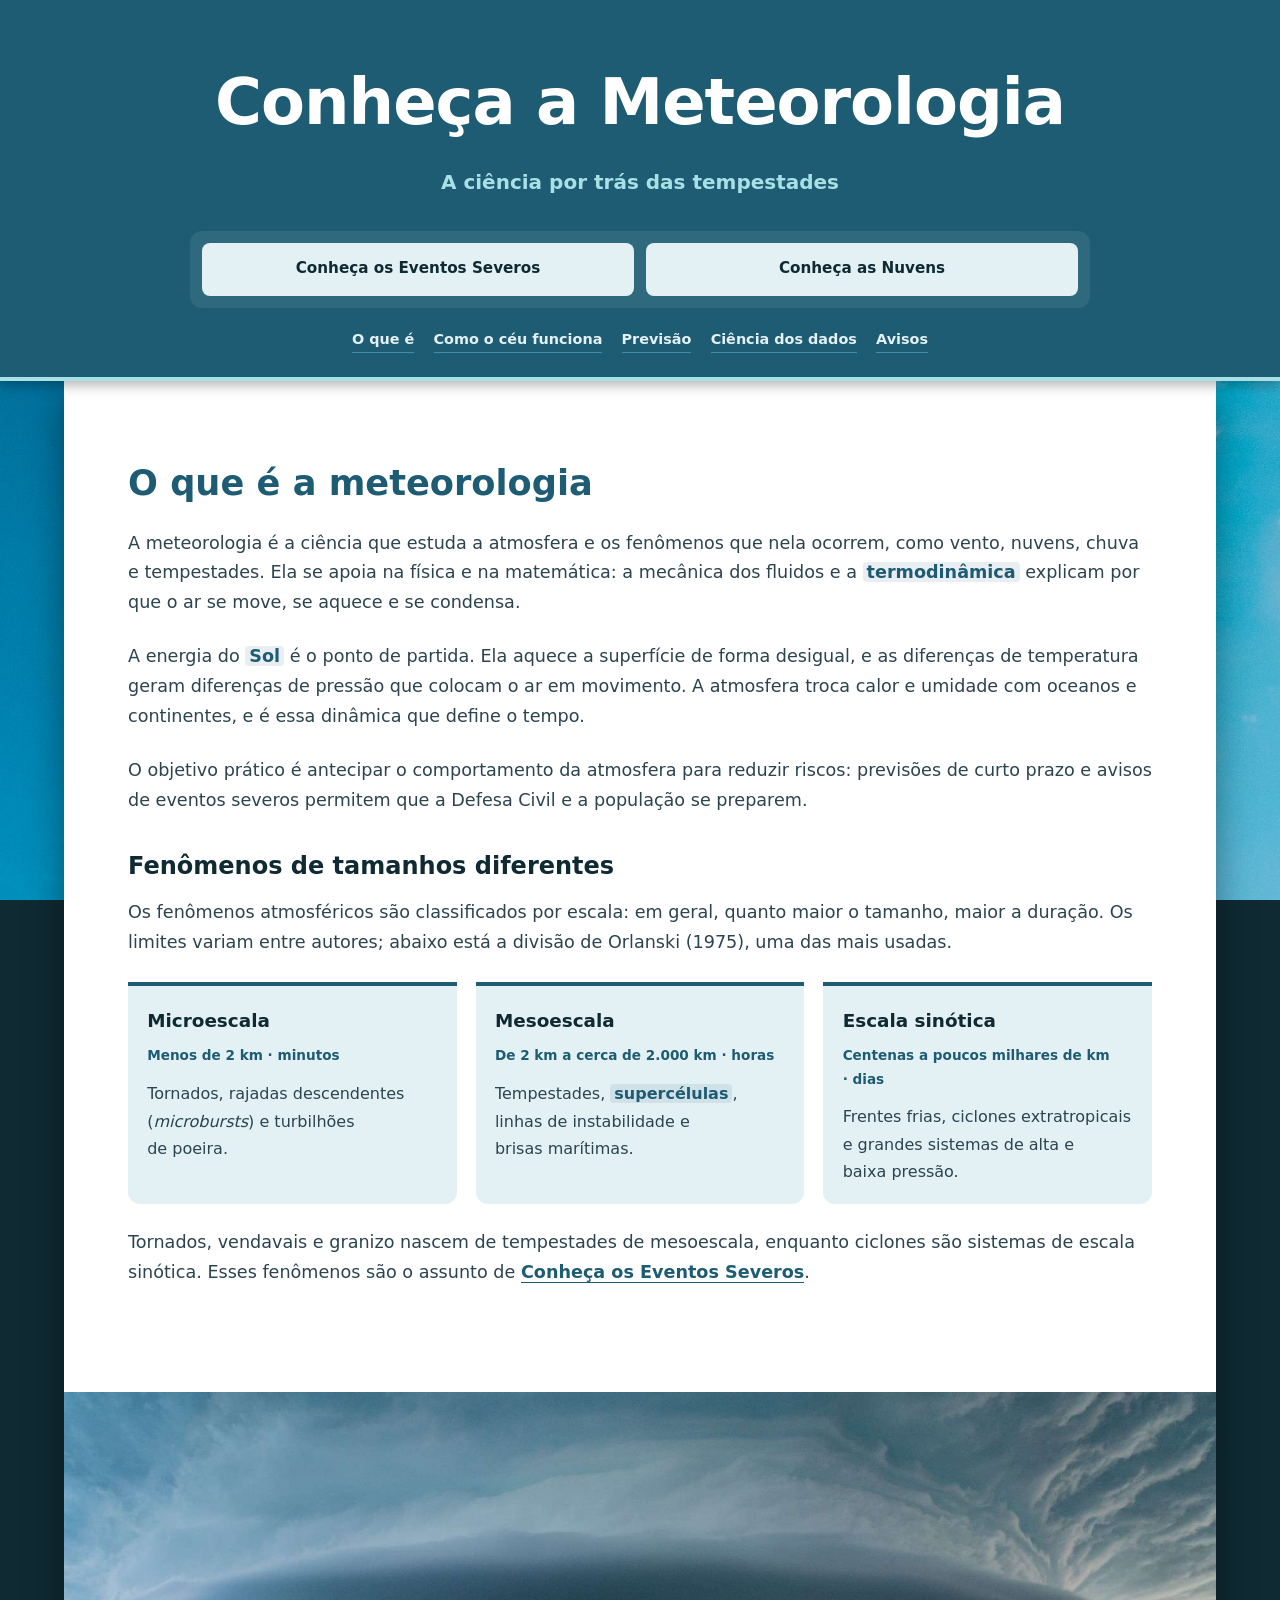
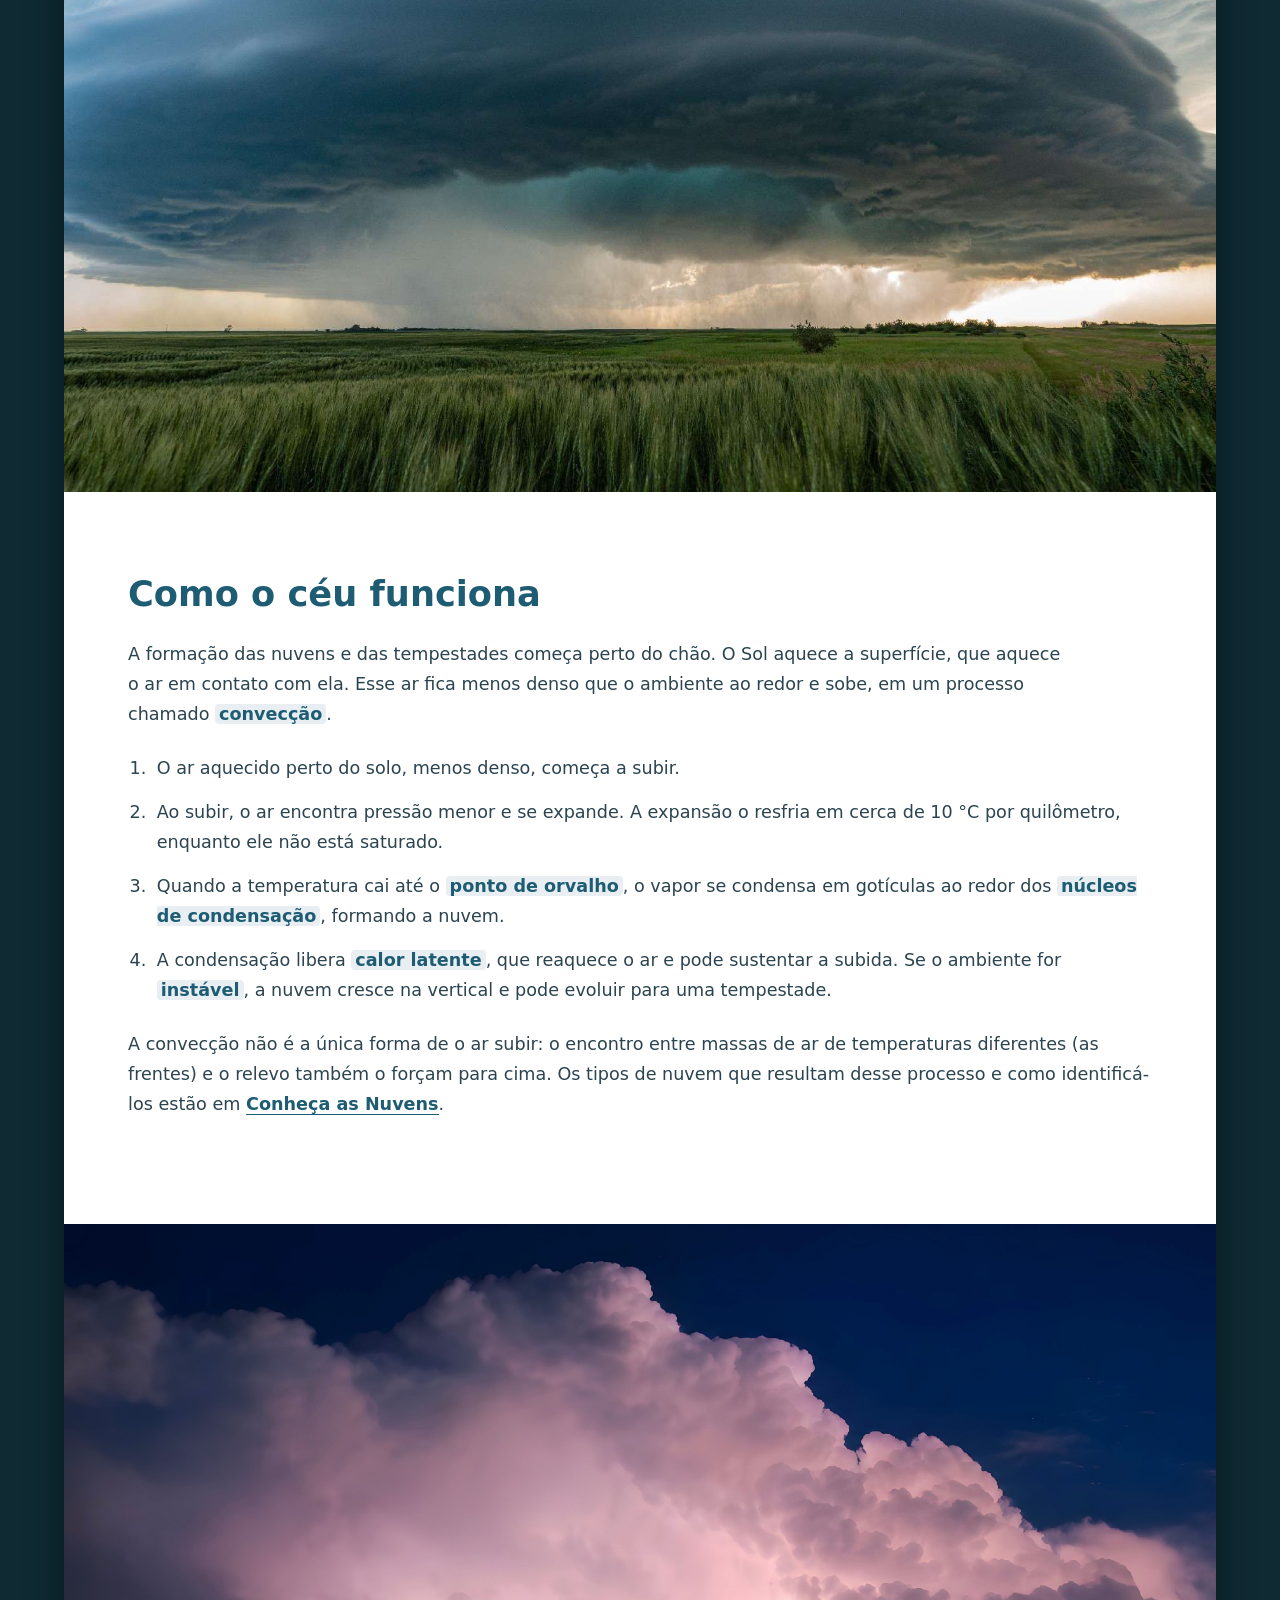
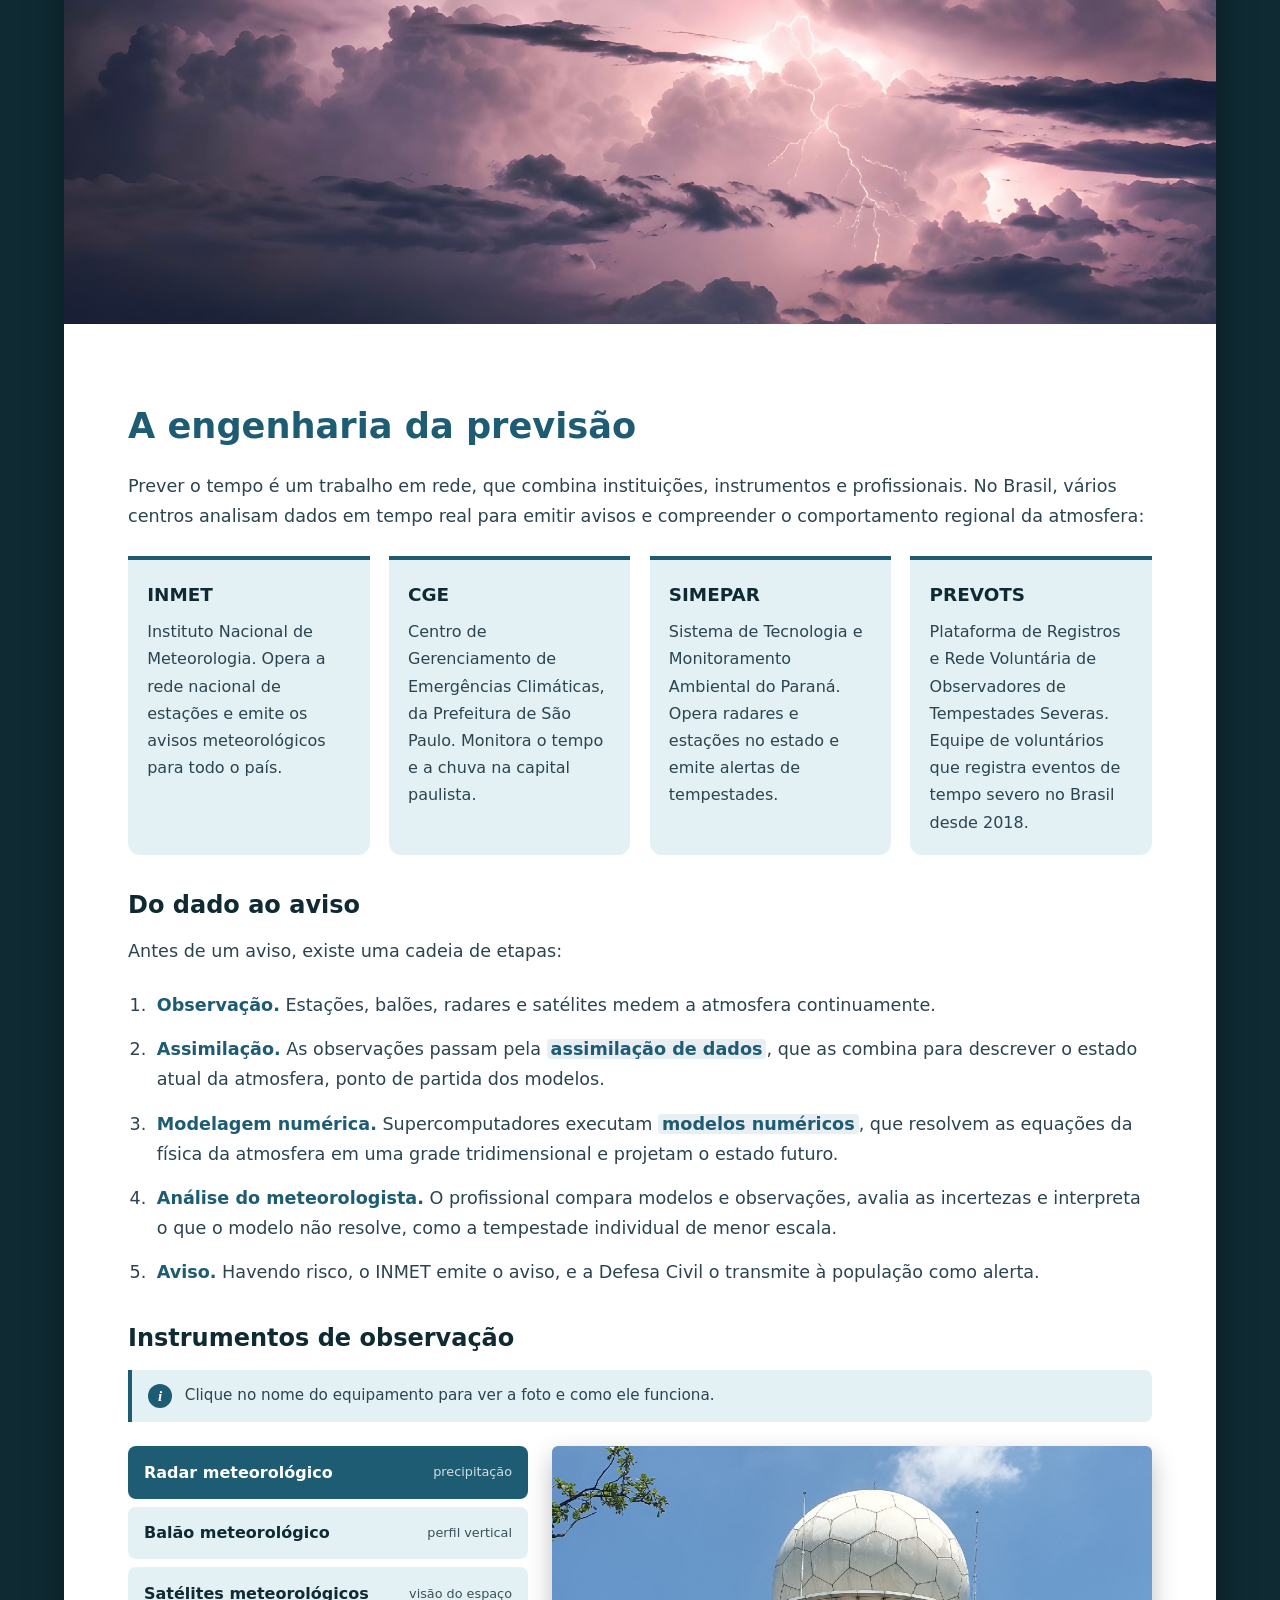
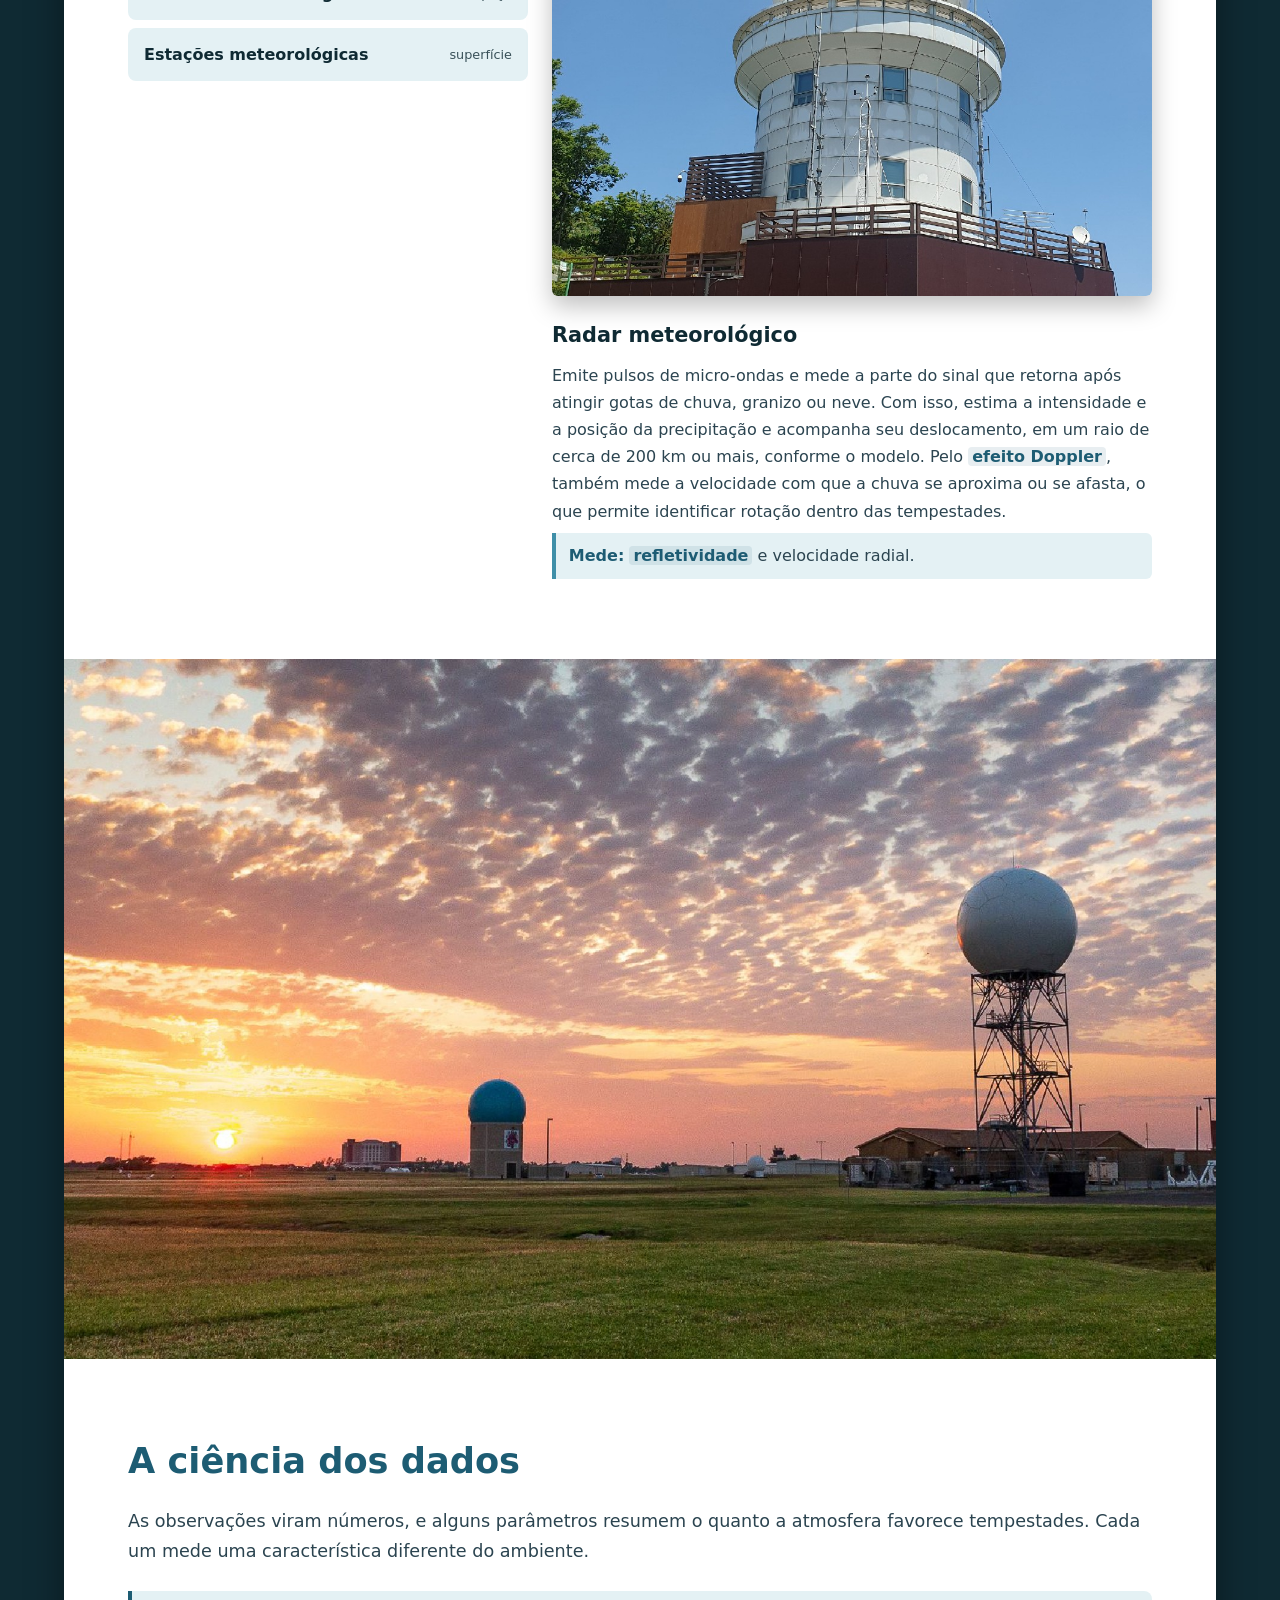
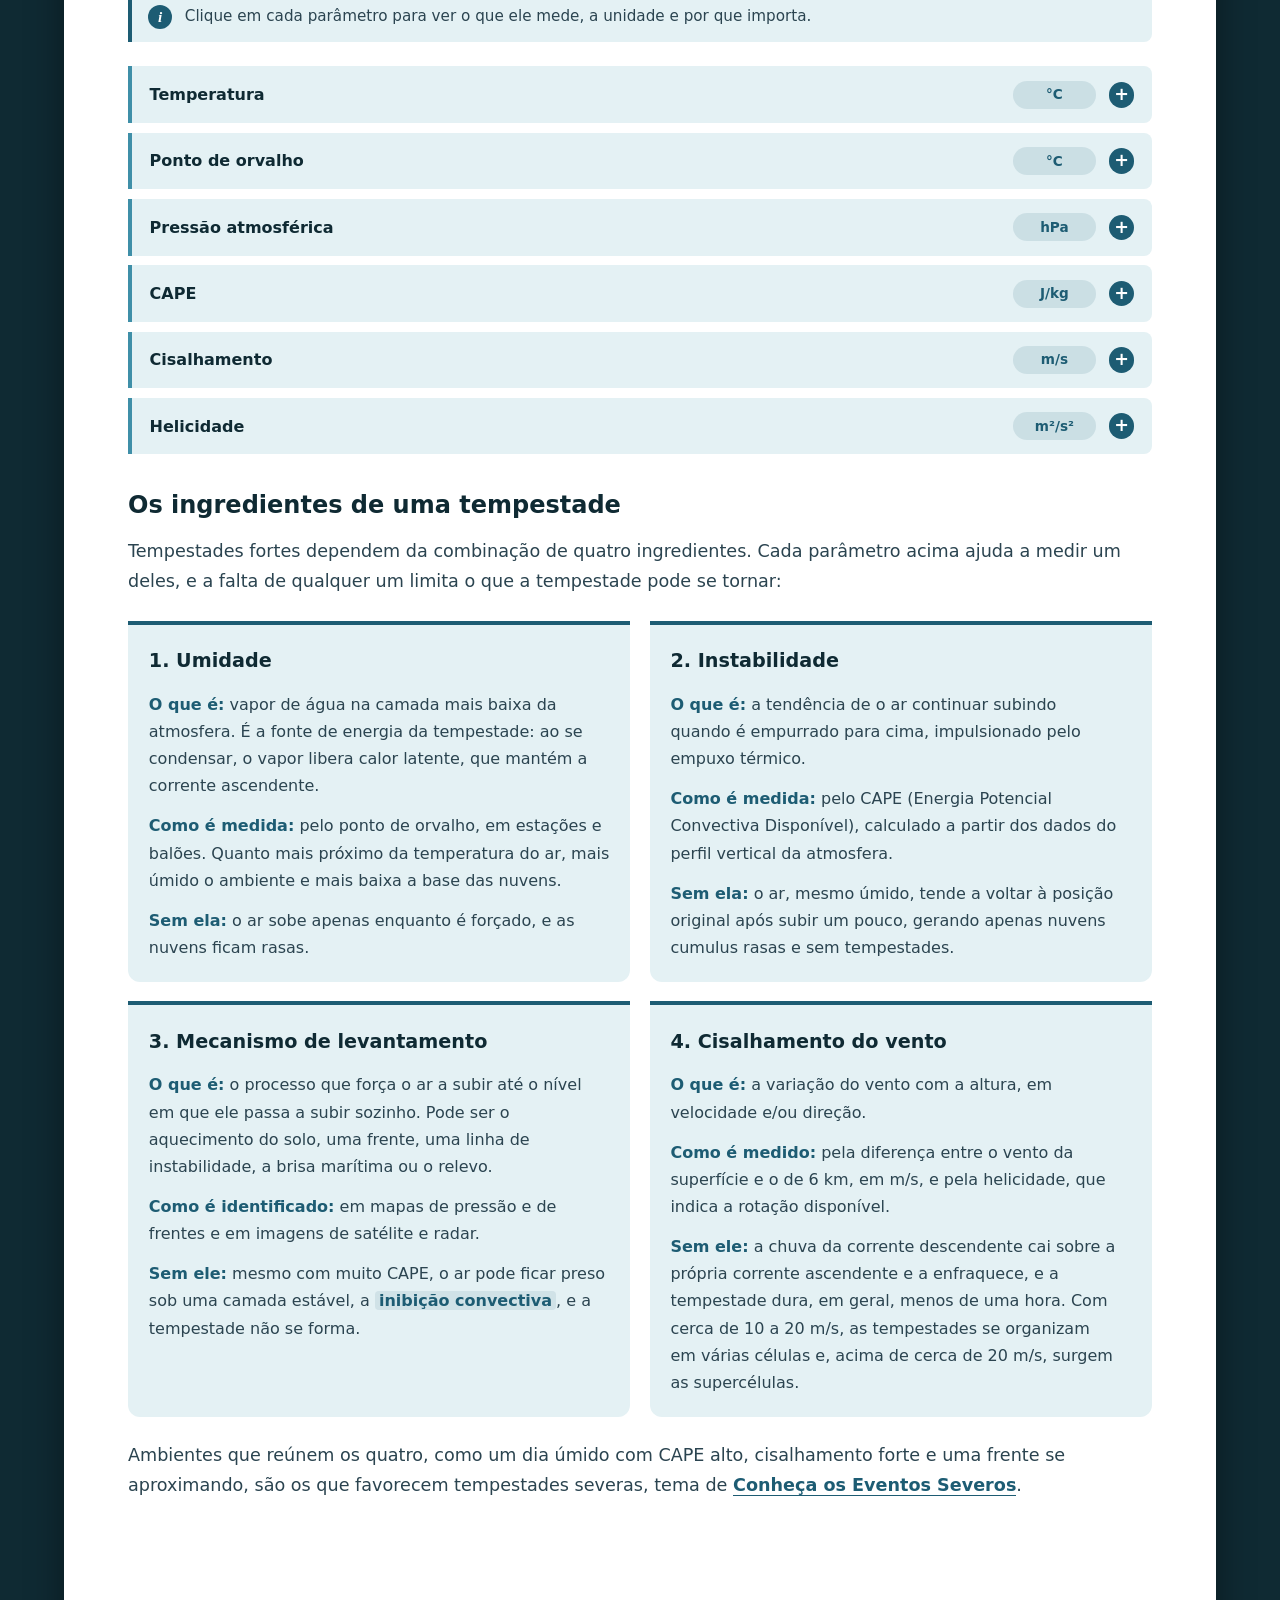
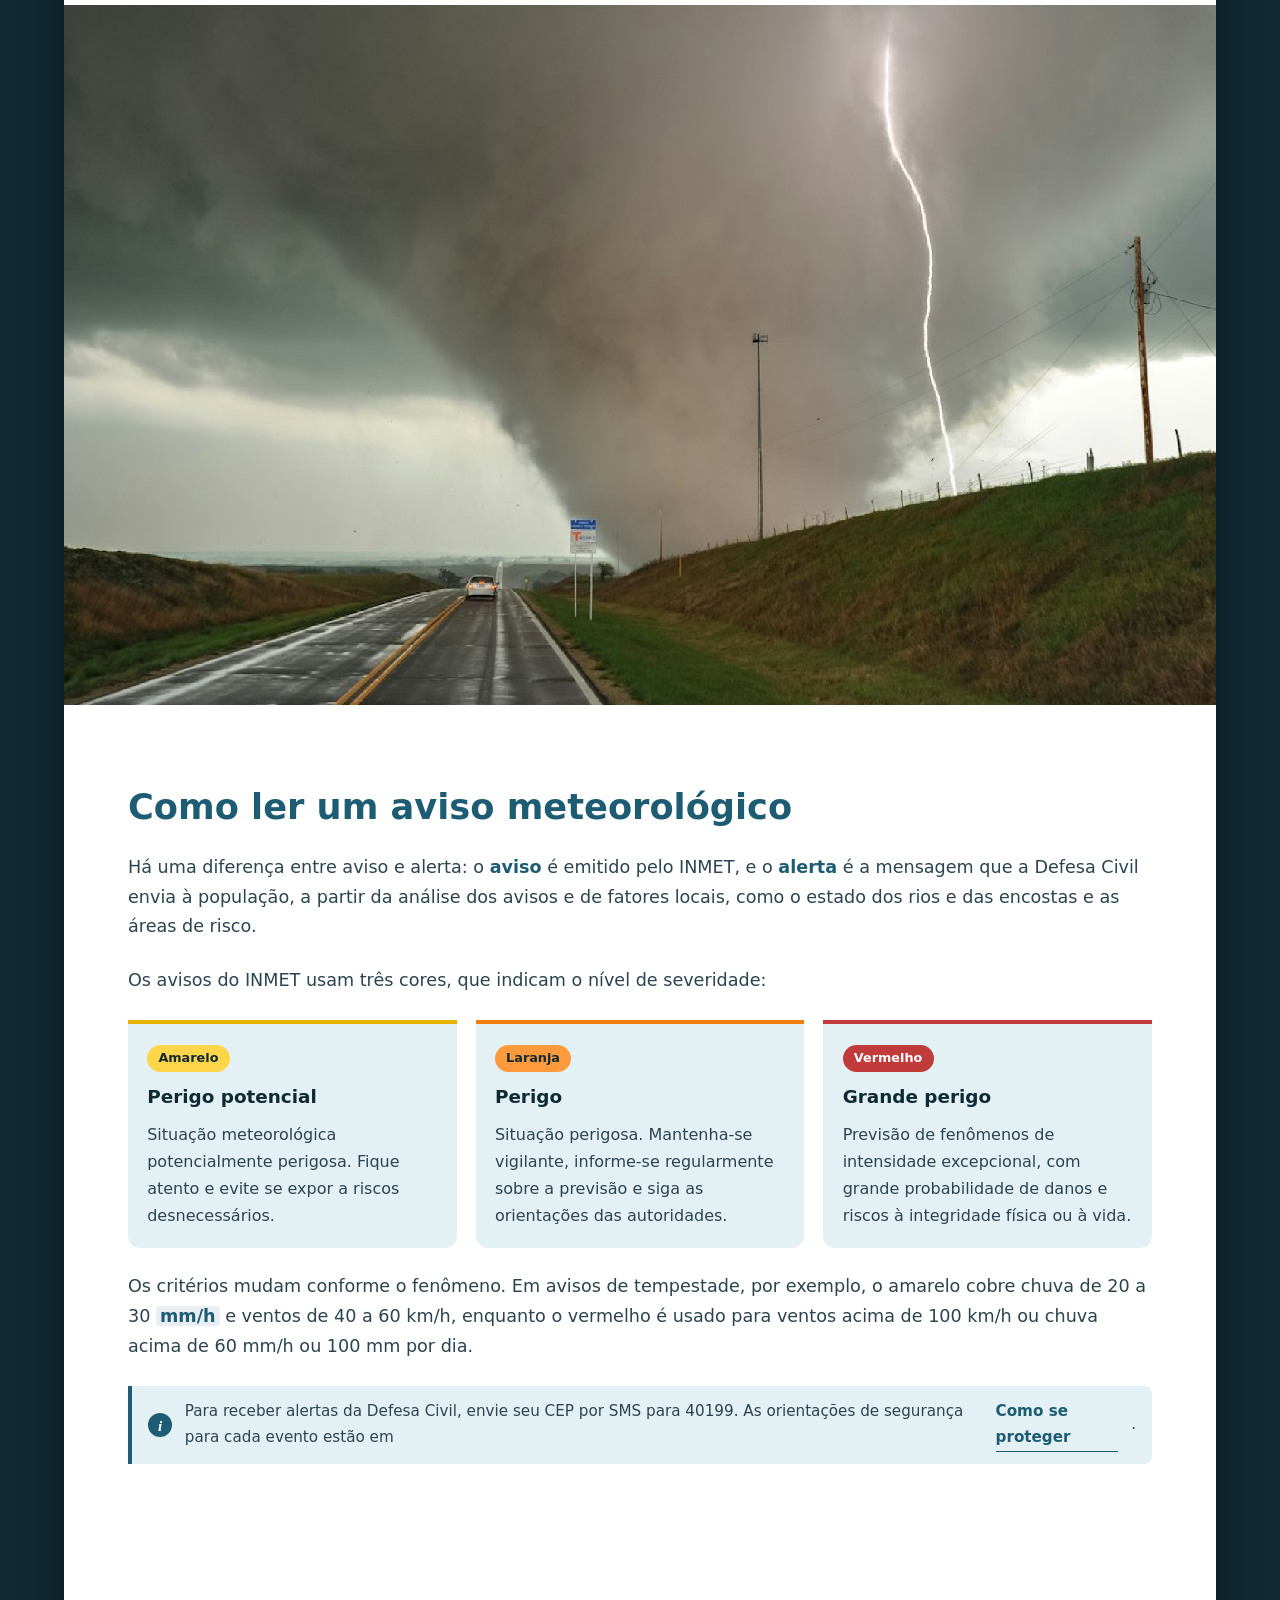
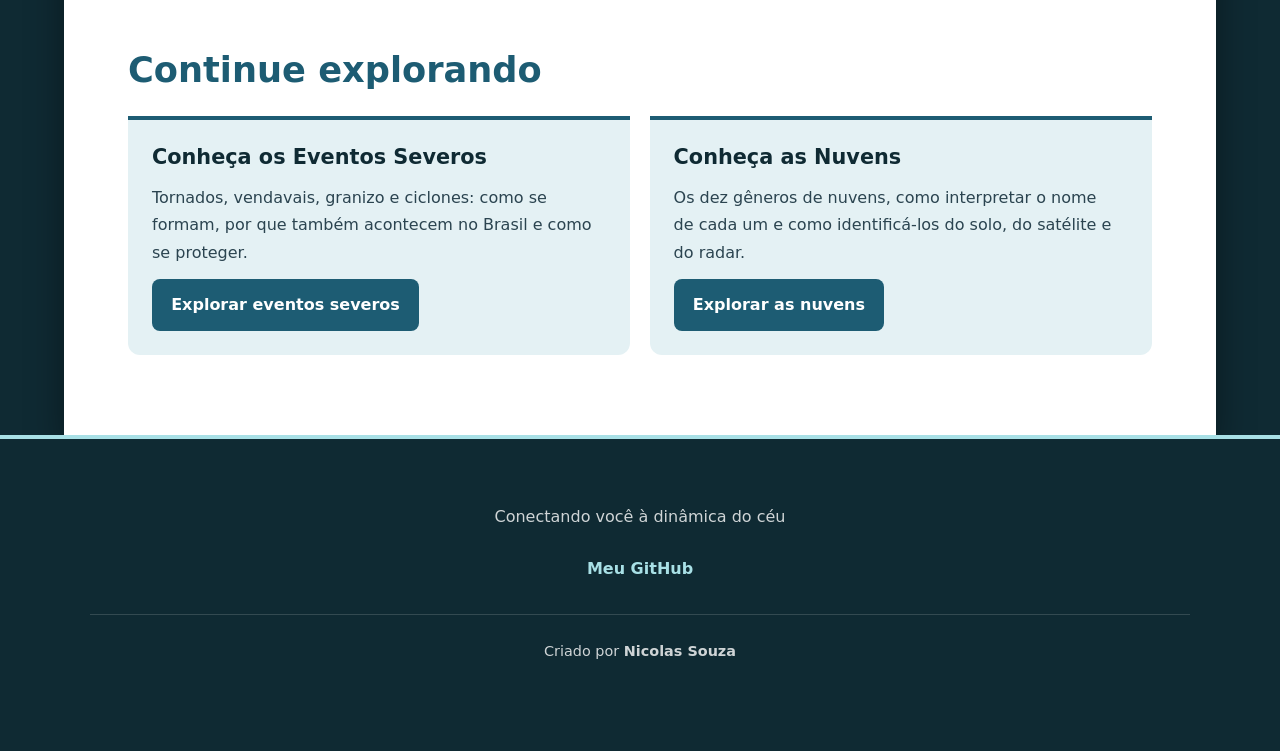
==== commit 53a847cb: "site1 update2" ====
--- a/site1/index.html
+++ b/site1/index.html
@@ -206,7 +206,13 @@
             <h4>1. Umidade</h4>
             <p><strong>O que é:</strong> vapor de água na camada mais baixa da atmosfera. É a fonte de energia da tempestade: ao se condensar, o vapor libera calor latente, que mantém a corrente ascendente.</p>
             <p><strong>Como é medida:</strong> pelo ponto de orvalho, em estações e balões. Quanto mais próximo da temperatura do ar, mais úmido o ambiente e mais baixa a base das nuvens.</p>
-            <p><strong>Sem ele:</strong> o ar sobe apenas enquanto é forçado, e as nuvens ficam rasas.</p>
+            <p><strong>Sem ela:</strong> o ar sobe apenas enquanto é forçado, e as nuvens ficam rasas.</p>
+          </div>
+          <div class="ing-card">
+            <h4>2. Instabilidade</h4>
+            <p><strong>O que é:</strong> a tendência de o ar continuar subindo quando é empurrado para cima, impulsionado pelo empuxo térmico.</p>
+            <p><strong>Como é medida:</strong> pelo CAPE (Energia Potencial Convectiva Disponível), calculado a partir dos dados do perfil vertical da atmosfera.</p>
+            <p><strong>Sem ela:</strong> o ar, mesmo úmido, tende a voltar à posição original após subir um pouco, gerando apenas nuvens cumulus rasas e sem tempestades.</p>
           </div>
           <div class="ing-card">
             <h4>3. Mecanismo de levantamento</h4>
